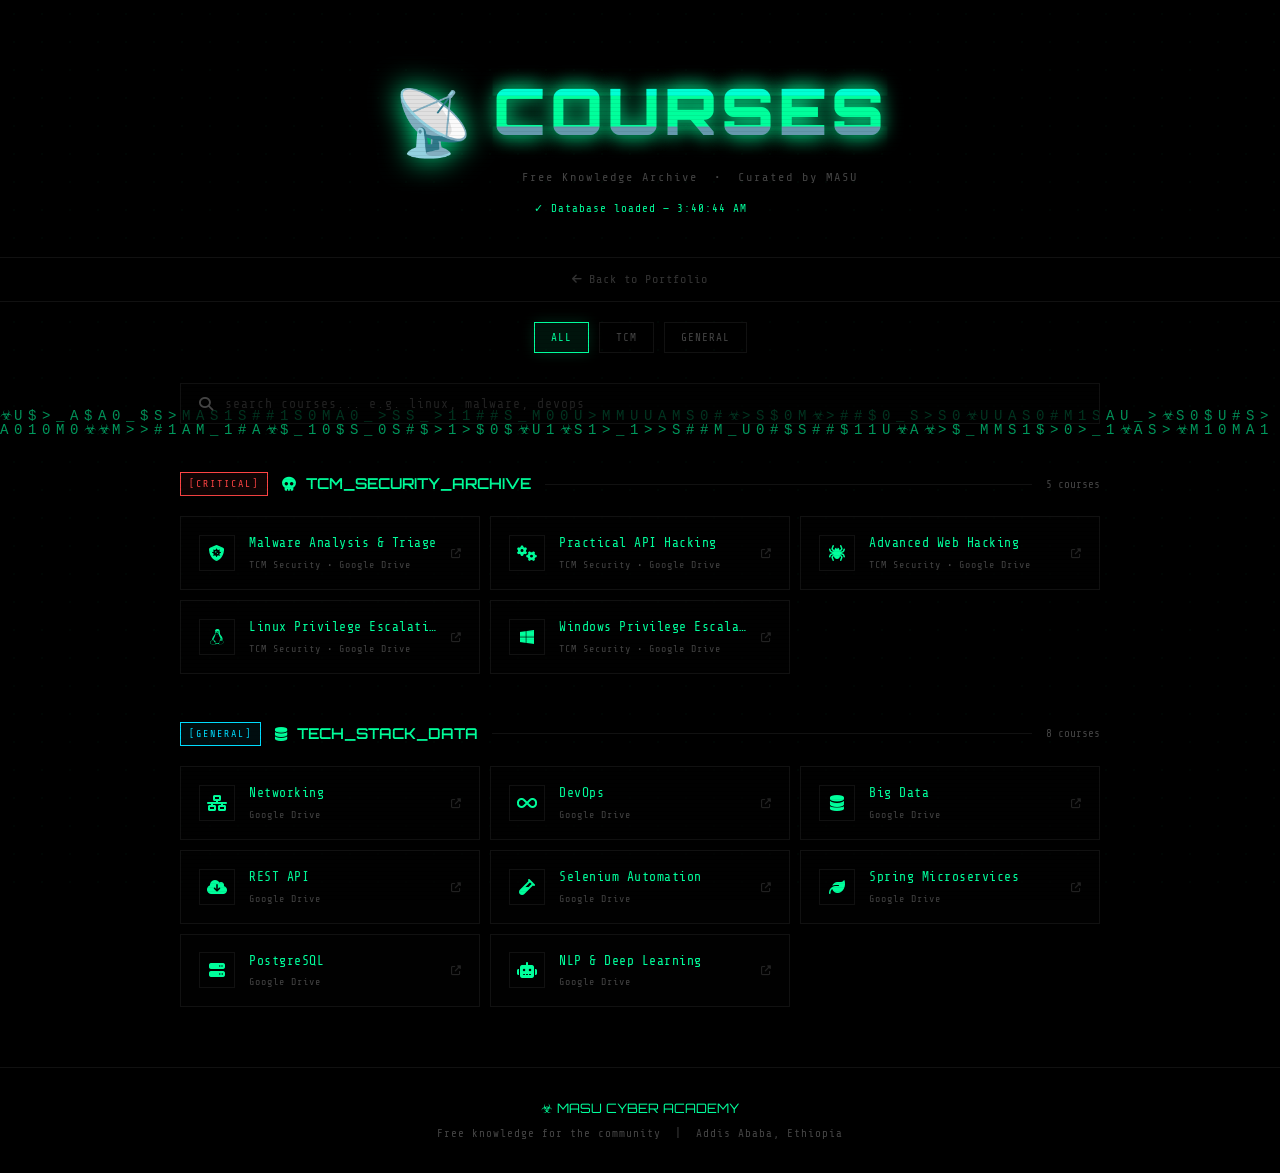
==== courses.html @ e5f01233 "updated version" ====
<!DOCTYPE html>
<html lang="en">

<head>
  <meta charset="UTF-8">
  <meta name="viewport" content="width=device-width, initial-scale=1.0">
  <title>MASU // COURSES</title>
  <meta name="description"
    content="Free cybersecurity and tech stack courses curated by MASU Cyber Academy. Discover tutorials on malware analysis, privilege escalation, web hacking, and more.">
  <link
    href="https://fonts.googleapis.com/css2?family=Share+Tech+Mono&family=Orbitron:wght@400;600;800;900&display=swap"
    rel="stylesheet">
  <link rel="stylesheet" href="https://cdnjs.cloudflare.com/ajax/libs/font-awesome/6.5.0/css/all.min.css">
  <link rel="stylesheet" href="style.css">
</head>

<body>

  <canvas id="matrix"></canvas>
  <div class="scanline"></div>
  <div class="hex-overlay"></div>

  <!-- HEADER -->
  <header class="logo-header">
    <div class="logo">
      <span class="logo-symbol">📡</span>
      <div class="logo-text">
        <h1 class="glitch" data-text="COURSES">COURSES</h1>
        <p class="subtitle">Free Knowledge Archive &nbsp;•&nbsp; Curated by MASU</p>
      </div>
    </div>
    <p id="db-status" class="db-status">⟳ Initializing database...</p>
  </header>

  <!-- NAV -->
  <nav>
    <div class="nav-links">
      <a href="index.html"><i class="fas fa-arrow-left"></i> Back to Portfolio</a>
    </div>
  </nav>

  <div class="course-filters">
    <button class="active" onclick="setFilter('all', this)">ALL</button>
    <button onclick="setFilter('tcm', this)">TCM</button>
    <button onclick="setFilter('general', this)">GENERAL</button>
  </div>

  <!-- SEARCH -->
  <div class="search-wrapper">
    <div class="search-box">
      <i class="fas fa-search search-icon"></i>
      <input type="text" id="courseSearch" placeholder="search courses... e.g. linux, malware, devops"
        oninput="filterCourses()" autocomplete="off" />
      <span id="search-count" class="search-count"></span>
    </div>
  </div>

  <!-- MAIN CONTENT -->
  <main class="courses-main">

    <!-- SECTION: TCM SECURITY -->
    <section class="course-section" data-section="tcm">
      <div class="section-header">
        <div class="section-label">[CRITICAL]</div>
        <h2 class="section-title"><i class="fas fa-skull"></i> TCM_SECURITY_ARCHIVE</h2>
        <div class="section-line"></div>
        <span class="section-count">5 courses</span>
      </div>

      <div class="grid-container">
        <a href="https://drive.google.com/drive/folders/1D1_nqmhbCg082WvqJL3mKM_rqiOf-T-C" class="course-card"
          data-name="malware analysis triage tcm" target="_blank" rel="noopener">
          <div class="course-icon"><i class="fas fa-shield-virus"></i></div>
          <div class="course-info">
            <span class="course-title">Malware Analysis & Triage</span>
            <span class="course-meta">TCM Security • Google Drive</span>
          </div>
          <i class="fas fa-external-link-alt course-arrow"></i>
        </a>

        <a href="https://drive.google.com/drive/u/0/mobile/folders/1ghcMWrnp1f9d5K2uFfnX3XYIkwN8nH_Y"
          class="course-card" data-name="api hacking practical tcm" target="_blank" rel="noopener">
          <div class="course-icon"><i class="fas fa-gears"></i></div>
          <div class="course-info">
            <span class="course-title">Practical API Hacking</span>
            <span class="course-meta">TCM Security • Google Drive</span>
          </div>
          <i class="fas fa-external-link-alt course-arrow"></i>
        </a>

        <a href="https://drive.google.com/drive/u/0/mobile/folders/1WP612lTEeST8OozhD9Wakz9XwCYpezPc"
          class="course-card" data-name="web hacking advanced tcm burp" target="_blank" rel="noopener">
          <div class="course-icon"><i class="fas fa-spider"></i></div>
          <div class="course-info">
            <span class="course-title">Advanced Web Hacking</span>
            <span class="course-meta">TCM Security • Google Drive</span>
          </div>
          <i class="fas fa-external-link-alt course-arrow"></i>
        </a>

        <a href="https://drive.google.com/drive/u/0/mobile/folders/19XoTMjl7rolIwT4QdJ6sUnfs8Mn9Gg6p"
          class="course-card" data-name="linux privilege escalation privesc tcm" target="_blank" rel="noopener">
          <div class="course-icon"><i class="fab fa-linux"></i></div>
          <div class="course-info">
            <span class="course-title">Linux Privilege Escalation</span>
            <span class="course-meta">TCM Security • Google Drive</span>
          </div>
          <i class="fas fa-external-link-alt course-arrow"></i>
        </a>

        <a href="https://drive.google.com/drive/u/0/mobile/folders/1bB34nOV74dkhDVYvhFgdgKjaHoTa0RPz"
          class="course-card" data-name="windows privilege escalation privesc tcm" target="_blank" rel="noopener">
          <div class="course-icon"><i class="fab fa-windows"></i></div>
          <div class="course-info">
            <span class="course-title">Windows Privilege Escalation</span>
            <span class="course-meta">TCM Security • Google Drive</span>
          </div>
          <i class="fas fa-external-link-alt course-arrow"></i>
        </a>
      </div>
    </section>

    <!-- SECTION: TECH STACK -->
    <section class="course-section" data-section="general">
      <div class="section-header">
        <div class="section-label">[GENERAL]</div>
        <h2 class="section-title"><i class="fas fa-database"></i> TECH_STACK_DATA</h2>
        <div class="section-line"></div>
        <span class="section-count">8 courses</span>
      </div>

      <div class="grid-container">
        <a href="https://drive.google.com/folderview?id=15JEoEUqzmJ6q06TjJeJr0bgK5UMXD2CG" class="course-card"
          data-name="networking cisco tcp ip" target="_blank" rel="noopener">
          <div class="course-icon"><i class="fas fa-network-wired"></i></div>
          <div class="course-info">
            <span class="course-title">Networking</span>
            <span class="course-meta">Google Drive</span>
          </div>
          <i class="fas fa-external-link-alt course-arrow"></i>
        </a>

        <a href="https://drive.google.com/folderview?id=1NutVlzffKdfaNxa07evP86xq16z3cJEp" class="course-card"
          data-name="devops docker kubernetes cicd" target="_blank" rel="noopener">
          <div class="course-icon"><i class="fas fa-infinity"></i></div>
          <div class="course-info">
            <span class="course-title">DevOps</span>
            <span class="course-meta">Google Drive</span>
          </div>
          <i class="fas fa-external-link-alt course-arrow"></i>
        </a>

        <a href="https://drive.google.com/folderview?id=1q4xdAL9vr1_qDEzEOF52oSBU8Q902ex-" class="course-card"
          data-name="big data hadoop spark" target="_blank" rel="noopener">
          <div class="course-icon"><i class="fas fa-database"></i></div>
          <div class="course-info">
            <span class="course-title">Big Data</span>
            <span class="course-meta">Google Drive</span>
          </div>
          <i class="fas fa-external-link-alt course-arrow"></i>
        </a>

        <a href="https://drive.google.com/folderview?id=1GSM4Ws9FLrQm5vFIbKoZLSAaqBQ3VGu9" class="course-card"
          data-name="rest api http json backend" target="_blank" rel="noopener">
          <div class="course-icon"><i class="fas fa-cloud-arrow-down"></i></div>
          <div class="course-info">
            <span class="course-title">REST API</span>
            <span class="course-meta">Google Drive</span>
          </div>
          <i class="fas fa-external-link-alt course-arrow"></i>
        </a>

        <a href="https://drive.google.com/folderview?id=1OAN-zlN0ONEQCgsoKZJYkQsRM6H6MkM_" class="course-card"
          data-name="selenium automation testing browser" target="_blank" rel="noopener">
          <div class="course-icon"><i class="fas fa-vial"></i></div>
          <div class="course-info">
            <span class="course-title">Selenium Automation</span>
            <span class="course-meta">Google Drive</span>
          </div>
          <i class="fas fa-external-link-alt course-arrow"></i>
        </a>

        <a href="https://drive.google.com/folderview?id=1-Teu-m-2jHdQ2H0ROvCDo0QDC_BLmNY1" class="course-card"
          data-name="spring microservices java backend" target="_blank" rel="noopener">
          <div class="course-icon"><i class="fas fa-leaf"></i></div>
          <div class="course-info">
            <span class="course-title">Spring Microservices</span>
            <span class="course-meta">Google Drive</span>
          </div>
          <i class="fas fa-external-link-alt course-arrow"></i>
        </a>

        <a href="https://drive.google.com/folderview?id=18VSbzV8mhPMDCCftqZ3Qm29JaAVfqYkC" class="course-card"
          data-name="postgresql database sql" target="_blank" rel="noopener">
          <div class="course-icon"><i class="fas fa-server"></i></div>
          <div class="course-info">
            <span class="course-title">PostgreSQL</span>
            <span class="course-meta">Google Drive</span>
          </div>
          <i class="fas fa-external-link-alt course-arrow"></i>
        </a>

        <a href="https://drive.google.com/folderview?id=1CfS2BA74wtmBJIIsyUFaNU1X9uMlF-Dk" class="course-card"
          data-name="nlp deep learning ai machine learning" target="_blank" rel="noopener">
          <div class="course-icon"><i class="fas fa-robot"></i></div>
          <div class="course-info">
            <span class="course-title">NLP & Deep Learning</span>
            <span class="course-meta">Google Drive</span>
          </div>
          <i class="fas fa-external-link-alt course-arrow"></i>
        </a>
      </div>
    </section>

    <!-- No results msg -->
    <div id="no-results" class="no-results" style="display:none;">
      <i class="fas fa-circle-xmark"></i>
      <p>No courses found for "<span id="no-results-term"></span>"</p>
    </div>

  </main>

  <!-- FOOTER -->
  <footer>
    <div class="footer-content">
      <p class="footer-brand">☣ MASU CYBER ACADEMY</p>
      <p class="footer-sub">Free knowledge for the community &nbsp;|&nbsp; Addis Ababa, Ethiopia</p>
    </div>
  </footer>

  <script src="script.js"></script>
</body>

</html>
---- style.css ----
/* =============================================
   MASU CYBER ACADEMY — style.css
   ============================================= */

/* RESET */
*, *::before, *::after {
  box-sizing: border-box;
  margin: 0;
  padding: 0;
}

/* VARIABLES */
:root {
  --green: #00ff9c;
  --green-dim: #00ff9c44;
  --green-faint: #00ff9c08;
  --green-mid: #00ff9c22;
  --yellow: #f5c518;
  --red: #ff4444;
  --cyan: #00ddff;
  --bg: #000;
  --card-bg: rgba(3, 3, 3, 0.65);
  --border: #111;
  --text: #b8f0cc;
  --text-dim: #444;
}

/* BASE */
html { scroll-behavior: smooth; }

body {
  background: var(--bg);
  color: var(--green);
  font-family: 'Share Tech Mono', monospace;
  overflow-x: hidden;
  line-height: 1.6;
}

/* SCROLLBAR */
::-webkit-scrollbar {
  width: 8px;
}
::-webkit-scrollbar-track {
  background: var(--bg);
}
::-webkit-scrollbar-thumb {
  background: var(--green-mid);
  border-radius: 4px;
}
::-webkit-scrollbar-thumb:hover {
  background: var(--green);
}

/* MATRIX */
#matrix {
  position: fixed;
  top: 0; left: 0;
  z-index: -2;
  opacity: 0.6;
}

/* OVERLAYS */
.scanline {
  position: fixed;
  inset: 0;
  background: repeating-linear-gradient(
    to bottom,
    transparent 0px,
    transparent 3px,
    rgba(0,0,0,0.06) 3px,
    rgba(0,0,0,0.06) 4px
  );
  pointer-events: none;
  z-index: 1;
}

.hex-overlay {
  position: fixed;
  inset: 0;
  background-image: radial-gradient(circle, #00ff9c06 1px, transparent 1px);
  background-size: 28px 28px;
  z-index: -1;
  pointer-events: none;
}

/* =============================================
   HEADER
   ============================================= */
.logo-header {
  text-align: center;
  padding: 60px 20px 40px;
  border-bottom: 1px solid var(--border);
  position: relative;
}

.logo {
  display: flex;
  align-items: center;
  justify-content: center;
  gap: 20px;
  flex-wrap: wrap;
}

.logo-symbol {
  font-size: 64px;
  text-shadow: 0 0 30px var(--green);
  animation: pulse-glow 3s ease-in-out infinite;
}

@keyframes pulse-glow {
  0%, 100% { text-shadow: 0 0 20px var(--green); }
  50%       { text-shadow: 0 0 40px var(--green), 0 0 80px var(--green-dim); }
}

.logo-text h1.glitch {
  font-family: 'Orbitron', sans-serif;
  font-size: clamp(36px, 7vw, 64px);
  font-weight: 900;
  letter-spacing: 4px;
  text-shadow: 0 0 20px var(--green);
  position: relative;
}

.glitch::before,
.glitch::after {
  content: attr(data-text);
  position: absolute;
  top: 0; left: 0;
  width: 100%;
}

.glitch::before {
  color: #00fffc;
  clip-path: polygon(0 0, 100% 0, 100% 35%, 0 35%);
  animation: glitch-top 4s infinite linear;
  opacity: 0.6;
}

.glitch::after {
  color: #ff00c8;
  clip-path: polygon(0 65%, 100% 65%, 100% 100%, 0 100%);
  animation: glitch-bot 4s infinite linear;
  opacity: 0.4;
}

@keyframes glitch-top {
  0%, 90%, 100% { transform: translate(0); }
  92%            { transform: translate(-2px, -1px); }
  94%            { transform: translate(2px, 1px); }
}
@keyframes glitch-bot {
  0%, 88%, 100% { transform: translate(0); }
  90%            { transform: translate(2px, 1px); }
  93%            { transform: translate(-2px, 0); }
}

.subtitle {
  font-size: 12px;
  color: var(--text-dim);
  letter-spacing: 2px;
  margin-top: 6px;
}

.header-meta {
  display: flex;
  justify-content: center;
  gap: 20px;
  margin-top: 16px;
}

.meta-tag {
  font-size: 11px;
  color: #333;
  letter-spacing: 1px;
}

.meta-tag.online {
  color: var(--green);
  animation: blink 2s infinite;
}

.db-status {
  font-size: 11px;
  color: #333;
  margin-top: 12px;
  letter-spacing: 1px;
  transition: color 0.5s;
}

/* =============================================
   NAV
   ============================================= */
nav {
  display: flex;
  justify-content: center;
  border-bottom: 1px solid var(--border);
  position: sticky;
  top: 0;
  background: rgba(0,0,0,0.9);
  backdrop-filter: blur(10px);
  z-index: 100;
}

.nav-links {
  display: flex;
  flex-wrap: wrap;
  justify-content: center;
}

nav a {
  padding: 12px 16px;
  color: #333;
  text-decoration: none;
  font-size: 12px;
  letter-spacing: 1px;
  position: relative;
  transition: color 0.2s;
  display: flex;
  align-items: center;
  gap: 6px;
}

nav a i { font-size: 11px; }

nav a::after {
  content: "";
  position: absolute;
  bottom: 6px;
  left: 20%;
  width: 0%;
  height: 1px;
  background: var(--green);
  transition: width 0.3s;
}

nav a:hover { color: var(--green); }
nav a:hover::after { width: 60%; }

/* =============================================
   CARDS
   ============================================= */
.card {
  max-width: 900px;
  margin: 40px auto;
  padding: 32px;
  border: 1px solid var(--border);
  background: var(--card-bg);
  backdrop-filter: blur(8px);
  -webkit-backdrop-filter: blur(8px);
  position: relative;
  transition: border-color 0.3s, box-shadow 0.3s, transform 0.3s;
}

.card::before {
  content: "";
  position: absolute;
  top: 0; left: 0;
  width: 3px;
  height: 0;
  background: var(--green);
  transition: height 0.4s ease;
}

.card:hover::before { height: 100%; }

.card:hover {
  border-color: var(--green-dim);
  box-shadow: 0 0 30px rgba(0,255,156,0.06);
}

.card-label {
  font-size: 11px;
  color: var(--text-dim);
  letter-spacing: 2px;
  margin-bottom: 8px;
}

.card h2 {
  font-family: 'Orbitron', sans-serif;
  font-size: 20px;
  font-weight: 600;
  margin-bottom: 24px;
  padding-bottom: 12px;
  border-bottom: 1px solid var(--border);
}

/* =============================================
   ABOUT SECTION
   ============================================= */
.about-grid {
  display: grid;
  grid-template-columns: 1fr 200px;
  gap: 40px;
  align-items: start;
}

@media (max-width: 640px) {
  .about-grid { grid-template-columns: 1fr; }
}

.about-text p {
  color: var(--text);
  font-size: 13px;
  margin-bottom: 14px;
  line-height: 1.7;
}

.t-green { color: var(--green); }
.t-dim   { color: var(--text-dim); }

.about-badges {
  display: flex;
  flex-wrap: wrap;
  gap: 8px;
  margin-top: 20px;
}

.badge {
  font-size: 11px;
  padding: 4px 10px;
  border: 1px solid var(--green-dim);
  color: var(--green);
  background: var(--green-faint);
  letter-spacing: 1px;
  display: flex;
  align-items: center;
  gap: 6px;
}

.about-stats {
  display: grid;
  grid-template-columns: 1fr 1fr;
  gap: 12px;
}

.stat {
  display: flex;
  flex-direction: column;
  align-items: center;
  border: 1px solid var(--border);
  padding: 16px 8px;
  background: rgba(0,255,156,0.02);
  text-align: center;
}

.stat-num {
  font-family: 'Orbitron', sans-serif;
  font-size: 22px;
  font-weight: 700;
  color: var(--green);
  text-shadow: 0 0 10px var(--green);
}

.stat-label {
  font-size: 10px;
  color: var(--text-dim);
  letter-spacing: 1px;
  margin-top: 4px;
}

/* =============================================
   SKILLS
   ============================================= */
.skill { margin-bottom: 18px; }

.skill-header {
  display: flex;
  justify-content: space-between;
  font-size: 13px;
  margin-bottom: 6px;
  color: var(--text);
}

.skill-header p {
  display: flex;
  align-items: center;
  gap: 8px;
}

.skill-header i { color: var(--green); }

.bar {
  height: 5px;
  background: #0a0a0a;
  overflow: hidden;
  border-radius: 2px;
}

.bar-fill {
  height: 100%;
  background: linear-gradient(90deg, var(--green), var(--cyan));
  box-shadow: 0 0 10px var(--green);
  width: 0;
  transition: width 1.4s cubic-bezier(0.4, 0, 0.2, 1);
  border-radius: 2px;
}

.bar-fill.yellow {
  background: linear-gradient(90deg, var(--yellow), #ffaa00);
  box-shadow: 0 0 10px var(--yellow);
}

/* =============================================
   TOOLS GRID
   ============================================= */
.tools-grid {
  display: grid;
  grid-template-columns: repeat(auto-fill, minmax(130px, 1fr));
  gap: 10px;
}

.tool-item {
  border: 1px solid var(--border);
  padding: 14px 10px;
  text-align: center;
  font-size: 12px;
  color: var(--text-dim);
  transition: 0.2s;
  display: flex;
  flex-direction: column;
  align-items: center;
  gap: 8px;
}

.tool-item i { font-size: 20px; transition: 0.2s; }

.tool-item:hover {
  border-color: var(--green-dim);
  color: var(--green);
  background: var(--green-faint);
  box-shadow: 0 0 12px rgba(0,255,156,0.08);
}

.tool-item:hover i {
  text-shadow: 0 0 10px var(--green);
}

/* =============================================
   PROJECTS
   ============================================= */
.projects-grid {
  display: grid;
  grid-template-columns: repeat(auto-fit, minmax(240px, 1fr));
  gap: 16px;
}

.project {
  border: 1px solid var(--border);
  padding: 22px;
  text-decoration: none;
  color: var(--text);
  display: block;
  transition: 0.25s;
  position: relative;
  overflow: hidden;
}

.project::after {
  content: "";
  position: absolute;
  bottom: 0; left: 0;
  width: 0;
  height: 2px;
  background: var(--green);
  transition: width 0.3s;
}

.project:hover { 
  border-color: var(--green-dim);
  background: rgba(0, 255, 156, 0.02);
  transform: translateY(-4px);
  box-shadow: 0 10px 20px rgba(0,255,156,0.05);
}
.project:hover::after { width: 100%; }

.project-header {
  display: flex;
  justify-content: space-between;
  align-items: center;
  margin-bottom: 10px;
}

.project-header i {
  font-size: 20px;
  color: var(--green);
  text-shadow: 0 0 8px var(--green);
}

.proj-tag {
  font-size: 10px;
  padding: 2px 8px;
  border: 1px solid var(--green-dim);
  color: var(--green);
  background: var(--green-faint);
}

.project h3 {
  font-family: 'Orbitron', sans-serif;
  font-size: 13px;
  color: var(--green);
  margin-bottom: 8px;
}

.project p {
  font-size: 12px;
  color: var(--text-dim);
  line-height: 1.6;
  margin-bottom: 14px;
}

.proj-footer {
  font-size: 11px;
  color: #333;
}

/* =============================================
   CONTACT & BUTTONS
   ============================================= */
.btn-glow {
  display: inline-flex;
  align-items: center;
  gap: 8px;
  padding: 12px 24px;
  background: rgba(0, 255, 156, 0.05);
  color: var(--green);
  border: 1px solid var(--green);
  text-decoration: none;
  font-family: 'Orbitron', sans-serif;
  font-size: 14px;
  letter-spacing: 1px;
  text-transform: uppercase;
  transition: all 0.3s ease;
  position: relative;
  overflow: hidden;
  cursor: pointer;
}

.btn-glow::before {
  content: "";
  position: absolute;
  top: 0; left: -100%;
  width: 100%; height: 100%;
  background: linear-gradient(90deg, transparent, rgba(0, 255, 156, 0.2), transparent);
  transition: left 0.5s ease;
}

.btn-glow:hover {
  background: var(--green);
  color: #000;
  box-shadow: 0 0 20px rgba(0, 255, 156, 0.4);
}

.btn-glow:hover::before {
  left: 100%;
}

.contact-content {
  text-align: center;
  padding: 30px 0 10px;
}

.contact-content p {
  color: var(--text);
  margin-bottom: 24px;
  font-size: 14px;
}

.social-links {
  margin-top: 30px;
  display: flex;
  justify-content: center;
  gap: 20px;
}

.social-links a {
  color: var(--text-dim);
  font-size: 24px;
  transition: color 0.3s, text-shadow 0.3s;
}

.social-links a:hover {
  color: var(--green);
  text-shadow: 0 0 10px var(--green);
}

/* =============================================
   TERMINAL
   ============================================= */
.terminal {
  background: #000;
  border: 1px solid #0a0a0a;
  padding: 16px;
  height: 260px;
  overflow-y: auto;
  font-size: 13px;
  scrollbar-width: thin;
  scrollbar-color: var(--green-dim) transparent;
}

.terminal p { margin-bottom: 4px; color: var(--text); }

.terminal-input-row {
  display: flex;
  align-items: center;
  border: 1px solid #0a0a0a;
  border-top: none;
  padding: 10px 16px;
  gap: 4px;
}

.prompt { color: var(--green); font-size: 13px; white-space: nowrap; }

#terminalInput {
  background: transparent;
  border: none;
  color: var(--green);
  flex: 1;
  outline: none;
  font-family: inherit;
  font-size: 13px;
}

.cursor { animation: blink 1s infinite; color: var(--green); }

@keyframes blink {
  0%, 100% { opacity: 1; }
  50%       { opacity: 0; }
}

/* =============================================
   COURSES PAGE
   ============================================= */
.courses-main {
  max-width: 960px;
  margin: 0 auto;
  padding: 0 20px 60px;
}

/* Search */
.search-wrapper {
  max-width: 960px;
  margin: 30px auto 0;
  padding: 0 20px;
}

.search-box {
  display: flex;
  align-items: center;
  gap: 12px;
  border: 1px solid var(--border);
  background: var(--card-bg);
  padding: 12px 18px;
  transition: border-color 0.2s;
}

.search-box:focus-within {
  border-color: var(--green-dim);
  box-shadow: 0 0 20px rgba(0,255,156,0.05);
}

.search-icon { color: var(--text-dim); font-size: 14px; }

#courseSearch {
  background: transparent;
  border: none;
  outline: none;
  color: var(--green);
  font-family: inherit;
  font-size: 13px;
  flex: 1;
  letter-spacing: 1px;
}

#courseSearch::placeholder { color: #222; }

.search-count {
  font-size: 11px;
  color: var(--text-dim);
  white-space: nowrap;
}

/* Section */
.course-section {
  margin-top: 48px;
}

.section-header {
  display: flex;
  align-items: center;
  gap: 14px;
  margin-bottom: 20px;
  flex-wrap: wrap;
}

.section-label {
  font-size: 10px;
  padding: 3px 8px;
  border: 1px solid var(--red);
  color: var(--red);
  background: rgba(255,68,68,0.06);
  letter-spacing: 2px;
  white-space: nowrap;
}

.course-section[data-section="general"] .section-label {
  border-color: var(--cyan);
  color: var(--cyan);
  background: rgba(0,221,255,0.06);
}

.section-title {
  font-family: 'Orbitron', sans-serif;
  font-size: 15px;
  font-weight: 600;
  color: var(--green);
  display: flex;
  align-items: center;
  gap: 10px;
  white-space: nowrap;
}

.section-title i { font-size: 14px; }

.section-line {
  flex: 1;
  height: 1px;
  background: var(--border);
  min-width: 20px;
}

.section-count {
  font-size: 11px;
  color: var(--text-dim);
  white-space: nowrap;
}

/* Course Grid */
.grid-container {
  display: grid;
  grid-template-columns: repeat(auto-fill, minmax(260px, 1fr));
  gap: 10px;
}

/* Course Card */
.course-card {
  border: 1px solid var(--border);
  padding: 16px 18px;
  display: flex;
  align-items: center;
  gap: 14px;
  color: var(--text);
  text-decoration: none;
  position: relative;
  transition: 0.2s;
  background: var(--card-bg);
  overflow: hidden;
}

/* left accent bar */
.course-card::before {
  content: "";
  position: absolute;
  left: 0; top: 0;
  width: 2px;
  height: 0;
  background: var(--green);
  transition: height 0.25s ease;
}

.course-card:hover::before { height: 100%; }

.course-card:hover {
  border-color: var(--green-dim);
  box-shadow: 0 0 16px rgba(0,255,156,0.08);
  transform: translateX(3px);
}

.course-icon {
  width: 36px;
  height: 36px;
  border: 1px solid var(--border);
  display: flex;
  align-items: center;
  justify-content: center;
  font-size: 16px;
  color: var(--green);
  flex-shrink: 0;
  transition: 0.2s;
}

.course-card:hover .course-icon {
  border-color: var(--green-dim);
  box-shadow: 0 0 10px rgba(0,255,156,0.15);
  text-shadow: 0 0 8px var(--green);
}

.course-info {
  flex: 1;
  display: flex;
  flex-direction: column;
  gap: 3px;
  min-width: 0;
}

.course-title {
  font-size: 13px;
  color: var(--green);
  letter-spacing: 0.5px;
  white-space: nowrap;
  overflow: hidden;
  text-overflow: ellipsis;
}

.course-meta {
  font-size: 10px;
  color: var(--text-dim);
  letter-spacing: 1px;
}

.course-arrow {
  font-size: 10px;
  color: #222;
  transition: color 0.2s;
  flex-shrink: 0;
}

.course-card:hover .course-arrow { color: var(--green); }

/* No results */
.no-results {
  text-align: center;
  padding: 60px 20px;
  color: var(--text-dim);
}

.no-results i { font-size: 32px; margin-bottom: 16px; display: block; }
.no-results p { font-size: 13px; }

/* =============================================
   FOOTER
   ============================================= */
footer {
  border-top: 1px solid var(--border);
  padding: 30px 20px;
  text-align: center;
}

.footer-brand {
  font-family: 'Orbitron', sans-serif;
  font-size: 13px;
  color: var(--green);
  margin-bottom: 6px;
}

.footer-sub {
  font-size: 11px;
  color: var(--text-dim);
  letter-spacing: 1px;
}

.footer-links {
  margin-top: 14px;
  display: flex;
  justify-content: center;
  gap: 16px;
}

.footer-links a {
  color: #333;
  font-size: 18px;
  text-decoration: none;
  transition: color 0.2s;
}

.footer-links a:hover { color: var(--green); }

/* =============================================
   REVEAL ANIMATION
   ============================================= */
.reveal {
  opacity: 0;
  transform: translateY(20px);
  transition: opacity 0.5s ease, transform 0.5s ease;
}

.reveal.visible {
  opacity: 1;
  transform: translateY(0);
}

/* =============================================
   SCROLLBAR
   ============================================= */
::-webkit-scrollbar { width: 4px; }
::-webkit-scrollbar-track { background: transparent; }
::-webkit-scrollbar-thumb { background: var(--green-dim); border-radius: 2px; }

/* =============================================
   RESPONSIVE
   ============================================= */
@media (max-width: 480px) {
  .logo { flex-direction: column; }
  .card { padding: 20px; margin: 20px 12px; }
  .grid-container { grid-template-columns: 1fr; }
  .tools-grid { grid-template-columns: repeat(auto-fill, minmax(100px, 1fr)); }
  .projects-grid { grid-template-columns: 1fr; }
  nav a { padding: 10px 10px; font-size: 11px; }
}

/* Glow depth levels */
.glow-soft { text-shadow: 0 0 6px var(--green); }
.glow-mid  { text-shadow: 0 0 12px var(--green); }
.glow-hard { text-shadow: 0 0 24px var(--green); }

/* Card hover elevation */
.card:hover {
  transform: translateY(-4px);
}

/* Smooth transitions globally */
* {
  transition: all 0.2s ease;
}

.project {
  background: linear-gradient(180deg, #020202, #000);
}

.project:hover {
  transform: translateY(-6px) scale(1.01);
  box-shadow: 0 10px 40px rgba(0,255,156,0.08);
}

/* FILTER BAR */
.course-filters {
  display: flex;
  gap: 10px;
  justify-content: center;
  margin: 20px auto 10px;
  flex-wrap: wrap;
}

/* BUTTON BASE */
.course-filters button {
  background: transparent;
  border: 1px solid var(--border);
  color: var(--text-dim);
  font-family: 'Share Tech Mono', monospace;
  font-size: 11px;
  letter-spacing: 1px;
  padding: 8px 16px;
  cursor: pointer;
  transition: all 0.2s ease;
  position: relative;
}

/* HOVER EFFECT */
.course-filters button:hover {
  color: var(--green);
  border-color: var(--green-dim);
  background: var(--green-faint);
  box-shadow: 0 0 12px rgba(0,255,156,0.08);
}

/* ACTIVE BUTTON */
.course-filters button.active {
  color: var(--green);
  border-color: var(--green);
  background: rgba(0,255,156,0.08);
  box-shadow: 0 0 14px rgba(0,255,156,0.15);
}

/* SMALL GLOW LINE */
.course-filters button::after {
  content: "";
  position: absolute;
  bottom: -2px;
  left: 20%;
  width: 0%;
  height: 1px;
  background: var(--green);
  transition: width 0.3s;
}

.course-filters button:hover::after {
  width: 60%;
}
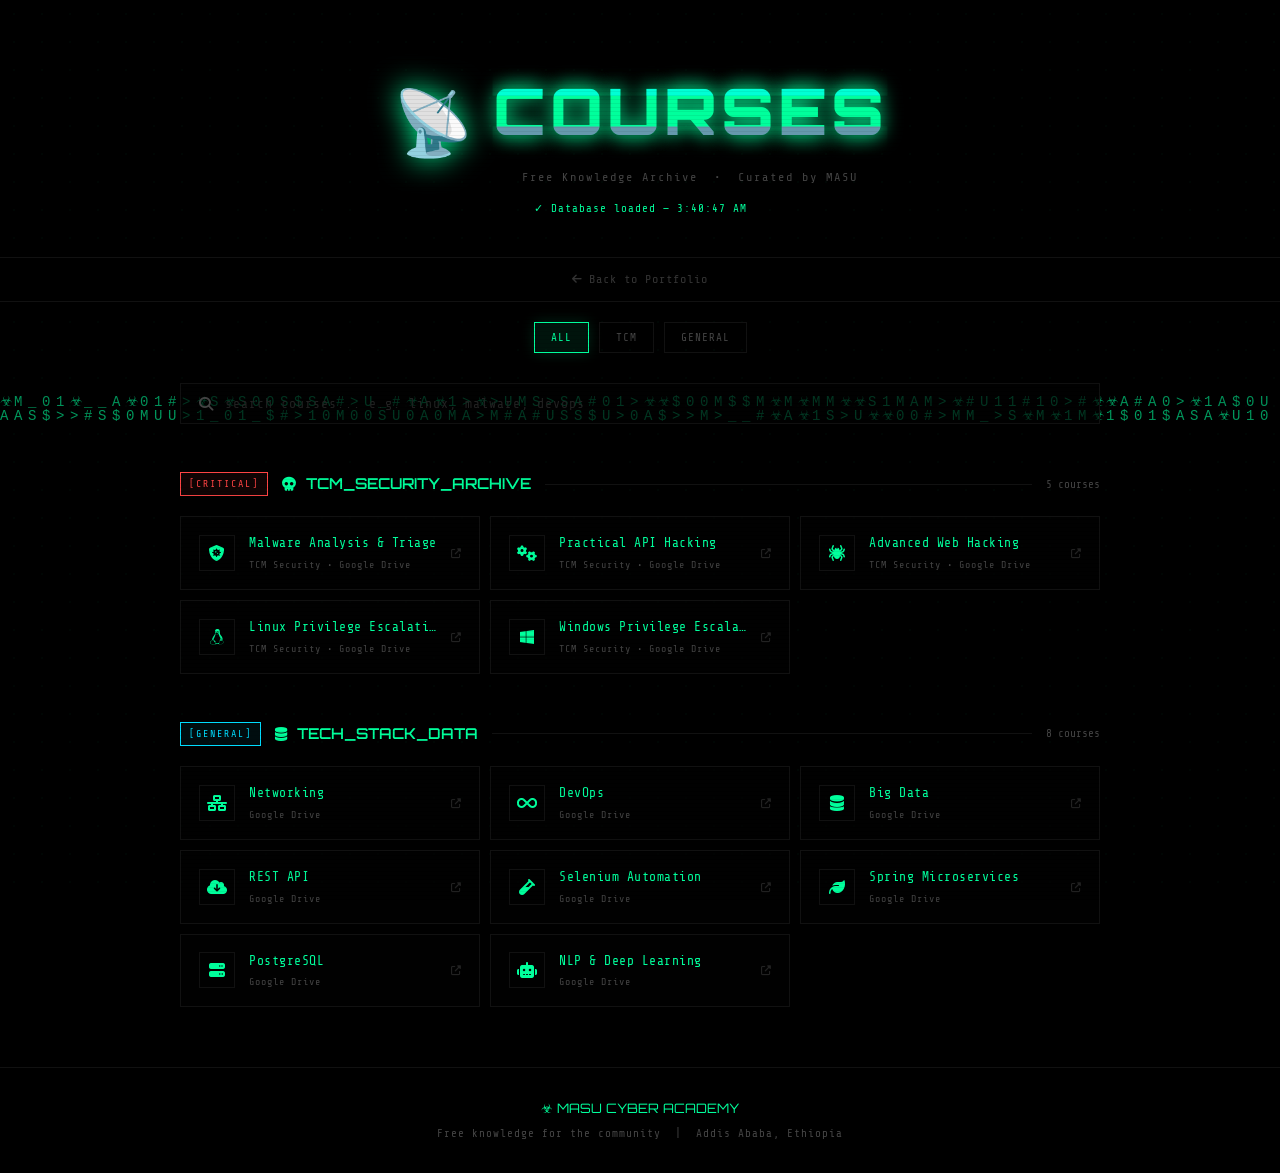
==== commit 2cf91906: "file structure & README.md update" ====
--- a/courses.html
+++ b/courses.html
@@ -11,7 +11,7 @@
     href="https://fonts.googleapis.com/css2?family=Share+Tech+Mono&family=Orbitron:wght@400;600;800;900&display=swap"
     rel="stylesheet">
   <link rel="stylesheet" href="https://cdnjs.cloudflare.com/ajax/libs/font-awesome/6.5.0/css/all.min.css">
-  <link rel="stylesheet" href="style.css">
+  <link rel="stylesheet" href="css/style.css">
 </head>
 
 <body>
@@ -228,7 +228,7 @@
     </div>
   </footer>
 
-  <script src="script.js"></script>
+  <script src="js/script.js"></script>
 </body>
 
 </html>
--- a/css/style.css
+++ b/css/style.css
@@ -0,0 +1,987 @@
+/* =============================================
+   MASU CYBER ACADEMY — style.css
+   ============================================= */
+
+/* RESET */
+*, *::before, *::after {
+  box-sizing: border-box;
+  margin: 0;
+  padding: 0;
+}
+
+/* VARIABLES */
+:root {
+  --green: #00ff9c;
+  --green-dim: #00ff9c44;
+  --green-faint: #00ff9c08;
+  --green-mid: #00ff9c22;
+  --yellow: #f5c518;
+  --red: #ff4444;
+  --cyan: #00ddff;
+  --bg: #000;
+  --card-bg: rgba(3, 3, 3, 0.65);
+  --border: #111;
+  --text: #b8f0cc;
+  --text-dim: #444;
+}
+
+/* BASE */
+html { scroll-behavior: smooth; }
+
+body {
+  background: var(--bg);
+  color: var(--green);
+  font-family: 'Share Tech Mono', monospace;
+  overflow-x: hidden;
+  line-height: 1.6;
+}
+
+/* SCROLLBAR */
+::-webkit-scrollbar {
+  width: 8px;
+}
+::-webkit-scrollbar-track {
+  background: var(--bg);
+}
+::-webkit-scrollbar-thumb {
+  background: var(--green-mid);
+  border-radius: 4px;
+}
+::-webkit-scrollbar-thumb:hover {
+  background: var(--green);
+}
+
+/* MATRIX */
+#matrix {
+  position: fixed;
+  top: 0; left: 0;
+  z-index: -2;
+  opacity: 0.6;
+}
+
+/* OVERLAYS */
+.scanline {
+  position: fixed;
+  inset: 0;
+  background: repeating-linear-gradient(
+    to bottom,
+    transparent 0px,
+    transparent 3px,
+    rgba(0,0,0,0.06) 3px,
+    rgba(0,0,0,0.06) 4px
+  );
+  pointer-events: none;
+  z-index: 1;
+}
+
+.hex-overlay {
+  position: fixed;
+  inset: 0;
+  background-image: radial-gradient(circle, #00ff9c06 1px, transparent 1px);
+  background-size: 28px 28px;
+  z-index: -1;
+  pointer-events: none;
+}
+
+/* =============================================
+   HEADER
+   ============================================= */
+.logo-header {
+  text-align: center;
+  padding: 60px 20px 40px;
+  border-bottom: 1px solid var(--border);
+  position: relative;
+}
+
+.logo {
+  display: flex;
+  align-items: center;
+  justify-content: center;
+  gap: 20px;
+  flex-wrap: wrap;
+}
+
+.logo-symbol {
+  font-size: 64px;
+  text-shadow: 0 0 30px var(--green);
+  animation: pulse-glow 3s ease-in-out infinite;
+}
+
+@keyframes pulse-glow {
+  0%, 100% { text-shadow: 0 0 20px var(--green); }
+  50%       { text-shadow: 0 0 40px var(--green), 0 0 80px var(--green-dim); }
+}
+
+.logo-text h1.glitch {
+  font-family: 'Orbitron', sans-serif;
+  font-size: clamp(36px, 7vw, 64px);
+  font-weight: 900;
+  letter-spacing: 4px;
+  text-shadow: 0 0 20px var(--green);
+  position: relative;
+}
+
+.glitch::before,
+.glitch::after {
+  content: attr(data-text);
+  position: absolute;
+  top: 0; left: 0;
+  width: 100%;
+}
+
+.glitch::before {
+  color: #00fffc;
+  clip-path: polygon(0 0, 100% 0, 100% 35%, 0 35%);
+  animation: glitch-top 4s infinite linear;
+  opacity: 0.6;
+}
+
+.glitch::after {
+  color: #ff00c8;
+  clip-path: polygon(0 65%, 100% 65%, 100% 100%, 0 100%);
+  animation: glitch-bot 4s infinite linear;
+  opacity: 0.4;
+}
+
+@keyframes glitch-top {
+  0%, 90%, 100% { transform: translate(0); }
+  92%            { transform: translate(-2px, -1px); }
+  94%            { transform: translate(2px, 1px); }
+}
+@keyframes glitch-bot {
+  0%, 88%, 100% { transform: translate(0); }
+  90%            { transform: translate(2px, 1px); }
+  93%            { transform: translate(-2px, 0); }
+}
+
+.subtitle {
+  font-size: 12px;
+  color: var(--text-dim);
+  letter-spacing: 2px;
+  margin-top: 6px;
+}
+
+.header-meta {
+  display: flex;
+  justify-content: center;
+  gap: 20px;
+  margin-top: 16px;
+}
+
+.meta-tag {
+  font-size: 11px;
+  color: #333;
+  letter-spacing: 1px;
+}
+
+.meta-tag.online {
+  color: var(--green);
+  animation: blink 2s infinite;
+}
+
+.db-status {
+  font-size: 11px;
+  color: #333;
+  margin-top: 12px;
+  letter-spacing: 1px;
+  transition: color 0.5s;
+}
+
+/* =============================================
+   NAV
+   ============================================= */
+nav {
+  display: flex;
+  justify-content: center;
+  border-bottom: 1px solid var(--border);
+  position: sticky;
+  top: 0;
+  background: rgba(0,0,0,0.9);
+  backdrop-filter: blur(10px);
+  z-index: 100;
+}
+
+.nav-links {
+  display: flex;
+  flex-wrap: wrap;
+  justify-content: center;
+}
+
+nav a {
+  padding: 12px 16px;
+  color: #333;
+  text-decoration: none;
+  font-size: 12px;
+  letter-spacing: 1px;
+  position: relative;
+  transition: color 0.2s;
+  display: flex;
+  align-items: center;
+  gap: 6px;
+}
+
+nav a i { font-size: 11px; }
+
+nav a::after {
+  content: "";
+  position: absolute;
+  bottom: 6px;
+  left: 20%;
+  width: 0%;
+  height: 1px;
+  background: var(--green);
+  transition: width 0.3s;
+}
+
+nav a:hover { color: var(--green); }
+nav a:hover::after { width: 60%; }
+
+/* =============================================
+   CARDS
+   ============================================= */
+.card {
+  max-width: 900px;
+  margin: 40px auto;
+  padding: 32px;
+  border: 1px solid var(--border);
+  background: var(--card-bg);
+  backdrop-filter: blur(8px);
+  -webkit-backdrop-filter: blur(8px);
+  position: relative;
+  transition: border-color 0.3s, box-shadow 0.3s, transform 0.3s;
+}
+
+.card::before {
+  content: "";
+  position: absolute;
+  top: 0; left: 0;
+  width: 3px;
+  height: 0;
+  background: var(--green);
+  transition: height 0.4s ease;
+}
+
+.card:hover::before { height: 100%; }
+
+.card:hover {
+  border-color: var(--green-dim);
+  box-shadow: 0 0 30px rgba(0,255,156,0.06);
+}
+
+.card-label {
+  font-size: 11px;
+  color: var(--text-dim);
+  letter-spacing: 2px;
+  margin-bottom: 8px;
+}
+
+.card h2 {
+  font-family: 'Orbitron', sans-serif;
+  font-size: 20px;
+  font-weight: 600;
+  margin-bottom: 24px;
+  padding-bottom: 12px;
+  border-bottom: 1px solid var(--border);
+}
+
+/* =============================================
+   ABOUT SECTION
+   ============================================= */
+.about-grid {
+  display: grid;
+  grid-template-columns: 1fr 200px;
+  gap: 40px;
+  align-items: start;
+}
+
+@media (max-width: 640px) {
+  .about-grid { grid-template-columns: 1fr; }
+}
+
+.about-text p {
+  color: var(--text);
+  font-size: 13px;
+  margin-bottom: 14px;
+  line-height: 1.7;
+}
+
+.t-green { color: var(--green); }
+.t-dim   { color: var(--text-dim); }
+
+.about-badges {
+  display: flex;
+  flex-wrap: wrap;
+  gap: 8px;
+  margin-top: 20px;
+}
+
+.badge {
+  font-size: 11px;
+  padding: 4px 10px;
+  border: 1px solid var(--green-dim);
+  color: var(--green);
+  background: var(--green-faint);
+  letter-spacing: 1px;
+  display: flex;
+  align-items: center;
+  gap: 6px;
+}
+
+.about-stats {
+  display: grid;
+  grid-template-columns: 1fr 1fr;
+  gap: 12px;
+}
+
+.stat {
+  display: flex;
+  flex-direction: column;
+  align-items: center;
+  border: 1px solid var(--border);
+  padding: 16px 8px;
+  background: rgba(0,255,156,0.02);
+  text-align: center;
+}
+
+.stat-num {
+  font-family: 'Orbitron', sans-serif;
+  font-size: 22px;
+  font-weight: 700;
+  color: var(--green);
+  text-shadow: 0 0 10px var(--green);
+}
+
+.stat-label {
+  font-size: 10px;
+  color: var(--text-dim);
+  letter-spacing: 1px;
+  margin-top: 4px;
+}
+
+/* =============================================
+   SKILLS
+   ============================================= */
+.skill { margin-bottom: 18px; }
+
+.skill-header {
+  display: flex;
+  justify-content: space-between;
+  font-size: 13px;
+  margin-bottom: 6px;
+  color: var(--text);
+}
+
+.skill-header p {
+  display: flex;
+  align-items: center;
+  gap: 8px;
+}
+
+.skill-header i { color: var(--green); }
+
+.bar {
+  height: 5px;
+  background: #0a0a0a;
+  overflow: hidden;
+  border-radius: 2px;
+}
+
+.bar-fill {
+  height: 100%;
+  background: linear-gradient(90deg, var(--green), var(--cyan));
+  box-shadow: 0 0 10px var(--green);
+  width: 0;
+  transition: width 1.4s cubic-bezier(0.4, 0, 0.2, 1);
+  border-radius: 2px;
+}
+
+.bar-fill.yellow {
+  background: linear-gradient(90deg, var(--yellow), #ffaa00);
+  box-shadow: 0 0 10px var(--yellow);
+}
+
+/* =============================================
+   TOOLS GRID
+   ============================================= */
+.tools-grid {
+  display: grid;
+  grid-template-columns: repeat(auto-fill, minmax(130px, 1fr));
+  gap: 10px;
+}
+
+.tool-item {
+  border: 1px solid var(--border);
+  padding: 14px 10px;
+  text-align: center;
+  font-size: 12px;
+  color: var(--text-dim);
+  transition: 0.2s;
+  display: flex;
+  flex-direction: column;
+  align-items: center;
+  gap: 8px;
+}
+
+.tool-item i { font-size: 20px; transition: 0.2s; }
+
+.tool-item:hover {
+  border-color: var(--green-dim);
+  color: var(--green);
+  background: var(--green-faint);
+  box-shadow: 0 0 12px rgba(0,255,156,0.08);
+}
+
+.tool-item:hover i {
+  text-shadow: 0 0 10px var(--green);
+}
+
+/* =============================================
+   PROJECTS
+   ============================================= */
+.projects-grid {
+  display: grid;
+  grid-template-columns: repeat(auto-fit, minmax(240px, 1fr));
+  gap: 16px;
+}
+
+.project {
+  border: 1px solid var(--border);
+  padding: 22px;
+  text-decoration: none;
+  color: var(--text);
+  display: block;
+  transition: 0.25s;
+  position: relative;
+  overflow: hidden;
+}
+
+.project::after {
+  content: "";
+  position: absolute;
+  bottom: 0; left: 0;
+  width: 0;
+  height: 2px;
+  background: var(--green);
+  transition: width 0.3s;
+}
+
+.project:hover { 
+  border-color: var(--green-dim);
+  background: rgba(0, 255, 156, 0.02);
+  transform: translateY(-4px);
+  box-shadow: 0 10px 20px rgba(0,255,156,0.05);
+}
+.project:hover::after { width: 100%; }
+
+.project-header {
+  display: flex;
+  justify-content: space-between;
+  align-items: center;
+  margin-bottom: 10px;
+}
+
+.project-header i {
+  font-size: 20px;
+  color: var(--green);
+  text-shadow: 0 0 8px var(--green);
+}
+
+.proj-tag {
+  font-size: 10px;
+  padding: 2px 8px;
+  border: 1px solid var(--green-dim);
+  color: var(--green);
+  background: var(--green-faint);
+}
+
+.project h3 {
+  font-family: 'Orbitron', sans-serif;
+  font-size: 13px;
+  color: var(--green);
+  margin-bottom: 8px;
+}
+
+.project p {
+  font-size: 12px;
+  color: var(--text-dim);
+  line-height: 1.6;
+  margin-bottom: 14px;
+}
+
+.proj-footer {
+  font-size: 11px;
+  color: #333;
+}
+
+/* =============================================
+   CONTACT & BUTTONS
+   ============================================= */
+.btn-glow {
+  display: inline-flex;
+  align-items: center;
+  gap: 8px;
+  padding: 12px 24px;
+  background: rgba(0, 255, 156, 0.05);
+  color: var(--green);
+  border: 1px solid var(--green);
+  text-decoration: none;
+  font-family: 'Orbitron', sans-serif;
+  font-size: 14px;
+  letter-spacing: 1px;
+  text-transform: uppercase;
+  transition: all 0.3s ease;
+  position: relative;
+  overflow: hidden;
+  cursor: pointer;
+}
+
+.btn-glow::before {
+  content: "";
+  position: absolute;
+  top: 0; left: -100%;
+  width: 100%; height: 100%;
+  background: linear-gradient(90deg, transparent, rgba(0, 255, 156, 0.2), transparent);
+  transition: left 0.5s ease;
+}
+
+.btn-glow:hover {
+  background: var(--green);
+  color: #000;
+  box-shadow: 0 0 20px rgba(0, 255, 156, 0.4);
+}
+
+.btn-glow:hover::before {
+  left: 100%;
+}
+
+.contact-content {
+  text-align: center;
+  padding: 30px 0 10px;
+}
+
+.contact-content p {
+  color: var(--text);
+  margin-bottom: 24px;
+  font-size: 14px;
+}
+
+.social-links {
+  margin-top: 30px;
+  display: flex;
+  justify-content: center;
+  gap: 20px;
+}
+
+.social-links a {
+  color: var(--text-dim);
+  font-size: 24px;
+  transition: color 0.3s, text-shadow 0.3s;
+}
+
+.social-links a:hover {
+  color: var(--green);
+  text-shadow: 0 0 10px var(--green);
+}
+
+/* =============================================
+   TERMINAL
+   ============================================= */
+.terminal {
+  background: #000;
+  border: 1px solid #0a0a0a;
+  padding: 16px;
+  height: 260px;
+  overflow-y: auto;
+  font-size: 13px;
+  scrollbar-width: thin;
+  scrollbar-color: var(--green-dim) transparent;
+}
+
+.terminal p { margin-bottom: 4px; color: var(--text); }
+
+.terminal-input-row {
+  display: flex;
+  align-items: center;
+  border: 1px solid #0a0a0a;
+  border-top: none;
+  padding: 10px 16px;
+  gap: 4px;
+}
+
+.prompt { color: var(--green); font-size: 13px; white-space: nowrap; }
+
+#terminalInput {
+  background: transparent;
+  border: none;
+  color: var(--green);
+  flex: 1;
+  outline: none;
+  font-family: inherit;
+  font-size: 13px;
+}
+
+.cursor { animation: blink 1s infinite; color: var(--green); }
+
+@keyframes blink {
+  0%, 100% { opacity: 1; }
+  50%       { opacity: 0; }
+}
+
+/* =============================================
+   COURSES PAGE
+   ============================================= */
+.courses-main {
+  max-width: 960px;
+  margin: 0 auto;
+  padding: 0 20px 60px;
+}
+
+/* Search */
+.search-wrapper {
+  max-width: 960px;
+  margin: 30px auto 0;
+  padding: 0 20px;
+}
+
+.search-box {
+  display: flex;
+  align-items: center;
+  gap: 12px;
+  border: 1px solid var(--border);
+  background: var(--card-bg);
+  padding: 12px 18px;
+  transition: border-color 0.2s;
+}
+
+.search-box:focus-within {
+  border-color: var(--green-dim);
+  box-shadow: 0 0 20px rgba(0,255,156,0.05);
+}
+
+.search-icon { color: var(--text-dim); font-size: 14px; }
+
+#courseSearch {
+  background: transparent;
+  border: none;
+  outline: none;
+  color: var(--green);
+  font-family: inherit;
+  font-size: 13px;
+  flex: 1;
+  letter-spacing: 1px;
+}
+
+#courseSearch::placeholder { color: #222; }
+
+.search-count {
+  font-size: 11px;
+  color: var(--text-dim);
+  white-space: nowrap;
+}
+
+/* Section */
+.course-section {
+  margin-top: 48px;
+}
+
+.section-header {
+  display: flex;
+  align-items: center;
+  gap: 14px;
+  margin-bottom: 20px;
+  flex-wrap: wrap;
+}
+
+.section-label {
+  font-size: 10px;
+  padding: 3px 8px;
+  border: 1px solid var(--red);
+  color: var(--red);
+  background: rgba(255,68,68,0.06);
+  letter-spacing: 2px;
+  white-space: nowrap;
+}
+
+.course-section[data-section="general"] .section-label {
+  border-color: var(--cyan);
+  color: var(--cyan);
+  background: rgba(0,221,255,0.06);
+}
+
+.section-title {
+  font-family: 'Orbitron', sans-serif;
+  font-size: 15px;
+  font-weight: 600;
+  color: var(--green);
+  display: flex;
+  align-items: center;
+  gap: 10px;
+  white-space: nowrap;
+}
+
+.section-title i { font-size: 14px; }
+
+.section-line {
+  flex: 1;
+  height: 1px;
+  background: var(--border);
+  min-width: 20px;
+}
+
+.section-count {
+  font-size: 11px;
+  color: var(--text-dim);
+  white-space: nowrap;
+}
+
+/* Course Grid */
+.grid-container {
+  display: grid;
+  grid-template-columns: repeat(auto-fill, minmax(260px, 1fr));
+  gap: 10px;
+}
+
+/* Course Card */
+.course-card {
+  border: 1px solid var(--border);
+  padding: 16px 18px;
+  display: flex;
+  align-items: center;
+  gap: 14px;
+  color: var(--text);
+  text-decoration: none;
+  position: relative;
+  transition: 0.2s;
+  background: var(--card-bg);
+  overflow: hidden;
+}
+
+/* left accent bar */
+.course-card::before {
+  content: "";
+  position: absolute;
+  left: 0; top: 0;
+  width: 2px;
+  height: 0;
+  background: var(--green);
+  transition: height 0.25s ease;
+}
+
+.course-card:hover::before { height: 100%; }
+
+.course-card:hover {
+  border-color: var(--green-dim);
+  box-shadow: 0 0 16px rgba(0,255,156,0.08);
+  transform: translateX(3px);
+}
+
+.course-icon {
+  width: 36px;
+  height: 36px;
+  border: 1px solid var(--border);
+  display: flex;
+  align-items: center;
+  justify-content: center;
+  font-size: 16px;
+  color: var(--green);
+  flex-shrink: 0;
+  transition: 0.2s;
+}
+
+.course-card:hover .course-icon {
+  border-color: var(--green-dim);
+  box-shadow: 0 0 10px rgba(0,255,156,0.15);
+  text-shadow: 0 0 8px var(--green);
+}
+
+.course-info {
+  flex: 1;
+  display: flex;
+  flex-direction: column;
+  gap: 3px;
+  min-width: 0;
+}
+
+.course-title {
+  font-size: 13px;
+  color: var(--green);
+  letter-spacing: 0.5px;
+  white-space: nowrap;
+  overflow: hidden;
+  text-overflow: ellipsis;
+}
+
+.course-meta {
+  font-size: 10px;
+  color: var(--text-dim);
+  letter-spacing: 1px;
+}
+
+.course-arrow {
+  font-size: 10px;
+  color: #222;
+  transition: color 0.2s;
+  flex-shrink: 0;
+}
+
+.course-card:hover .course-arrow { color: var(--green); }
+
+/* No results */
+.no-results {
+  text-align: center;
+  padding: 60px 20px;
+  color: var(--text-dim);
+}
+
+.no-results i { font-size: 32px; margin-bottom: 16px; display: block; }
+.no-results p { font-size: 13px; }
+
+/* =============================================
+   FOOTER
+   ============================================= */
+footer {
+  border-top: 1px solid var(--border);
+  padding: 30px 20px;
+  text-align: center;
+}
+
+.footer-brand {
+  font-family: 'Orbitron', sans-serif;
+  font-size: 13px;
+  color: var(--green);
+  margin-bottom: 6px;
+}
+
+.footer-sub {
+  font-size: 11px;
+  color: var(--text-dim);
+  letter-spacing: 1px;
+}
+
+.footer-links {
+  margin-top: 14px;
+  display: flex;
+  justify-content: center;
+  gap: 16px;
+}
+
+.footer-links a {
+  color: #333;
+  font-size: 18px;
+  text-decoration: none;
+  transition: color 0.2s;
+}
+
+.footer-links a:hover { color: var(--green); }
+
+/* =============================================
+   REVEAL ANIMATION
+   ============================================= */
+.reveal {
+  opacity: 0;
+  transform: translateY(20px);
+  transition: opacity 0.5s ease, transform 0.5s ease;
+}
+
+.reveal.visible {
+  opacity: 1;
+  transform: translateY(0);
+}
+
+/* =============================================
+   SCROLLBAR
+   ============================================= */
+::-webkit-scrollbar { width: 4px; }
+::-webkit-scrollbar-track { background: transparent; }
+::-webkit-scrollbar-thumb { background: var(--green-dim); border-radius: 2px; }
+
+/* =============================================
+   RESPONSIVE
+   ============================================= */
+@media (max-width: 480px) {
+  .logo { flex-direction: column; }
+  .card { padding: 20px; margin: 20px 12px; }
+  .grid-container { grid-template-columns: 1fr; }
+  .tools-grid { grid-template-columns: repeat(auto-fill, minmax(100px, 1fr)); }
+  .projects-grid { grid-template-columns: 1fr; }
+  nav a { padding: 10px 10px; font-size: 11px; }
+}
+
+/* Glow depth levels */
+.glow-soft { text-shadow: 0 0 6px var(--green); }
+.glow-mid  { text-shadow: 0 0 12px var(--green); }
+.glow-hard { text-shadow: 0 0 24px var(--green); }
+
+/* Card hover elevation */
+.card:hover {
+  transform: translateY(-4px);
+}
+
+/* Smooth transitions globally */
+* {
+  transition: all 0.2s ease;
+}
+
+.project {
+  background: linear-gradient(180deg, #020202, #000);
+}
+
+.project:hover {
+  transform: translateY(-6px) scale(1.01);
+  box-shadow: 0 10px 40px rgba(0,255,156,0.08);
+}
+
+/* FILTER BAR */
+.course-filters {
+  display: flex;
+  gap: 10px;
+  justify-content: center;
+  margin: 20px auto 10px;
+  flex-wrap: wrap;
+}
+
+/* BUTTON BASE */
+.course-filters button {
+  background: transparent;
+  border: 1px solid var(--border);
+  color: var(--text-dim);
+  font-family: 'Share Tech Mono', monospace;
+  font-size: 11px;
+  letter-spacing: 1px;
+  padding: 8px 16px;
+  cursor: pointer;
+  transition: all 0.2s ease;
+  position: relative;
+}
+
+/* HOVER EFFECT */
+.course-filters button:hover {
+  color: var(--green);
+  border-color: var(--green-dim);
+  background: var(--green-faint);
+  box-shadow: 0 0 12px rgba(0,255,156,0.08);
+}
+
+/* ACTIVE BUTTON */
+.course-filters button.active {
+  color: var(--green);
+  border-color: var(--green);
+  background: rgba(0,255,156,0.08);
+  box-shadow: 0 0 14px rgba(0,255,156,0.15);
+}
+
+/* SMALL GLOW LINE */
+.course-filters button::after {
+  content: "";
+  position: absolute;
+  bottom: -2px;
+  left: 20%;
+  width: 0%;
+  height: 1px;
+  background: var(--green);
+  transition: width 0.3s;
+}
+
+.course-filters button:hover::after {
+  width: 60%;
+}
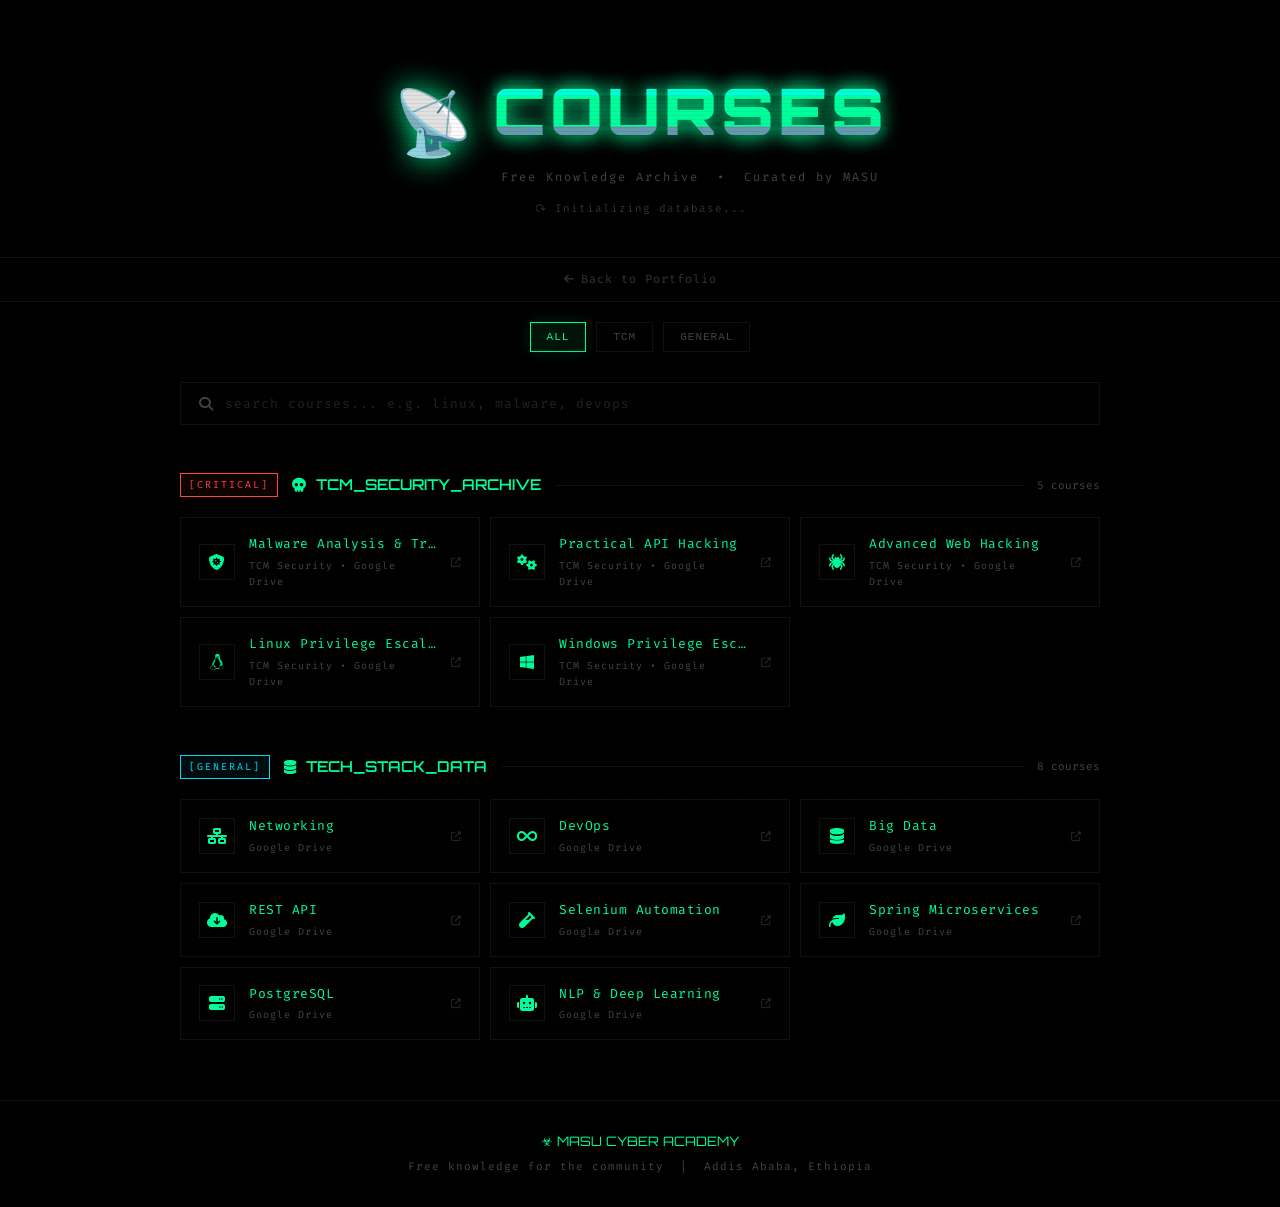
==== commit bf8822b9: "refactor: modernize directory structure, typography, and README Moved assets to standard css/ and js" ====
--- a/courses.html
+++ b/courses.html
@@ -8,7 +8,7 @@
   <meta name="description"
     content="Free cybersecurity and tech stack courses curated by MASU Cyber Academy. Discover tutorials on malware analysis, privilege escalation, web hacking, and more.">
   <link
-    href="https://fonts.googleapis.com/css2?family=Share+Tech+Mono&family=Orbitron:wght@400;600;800;900&display=swap"
+    href="https://fonts.googleapis.com/css2?family=Fira+Code:wght@400;500;600&family=Orbitron:wght@400;600;800;900&display=swap"
     rel="stylesheet">
   <link rel="stylesheet" href="https://cdnjs.cloudflare.com/ajax/libs/font-awesome/6.5.0/css/all.min.css">
   <link rel="stylesheet" href="css/style.css">
--- a/css/style.css
+++ b/css/style.css
@@ -31,7 +31,7 @@
 body {
   background: var(--bg);
   color: var(--green);
-  font-family: 'Share Tech Mono', monospace;
+  font-family: 'Fira Code', monospace;
   overflow-x: hidden;
   line-height: 1.6;
 }
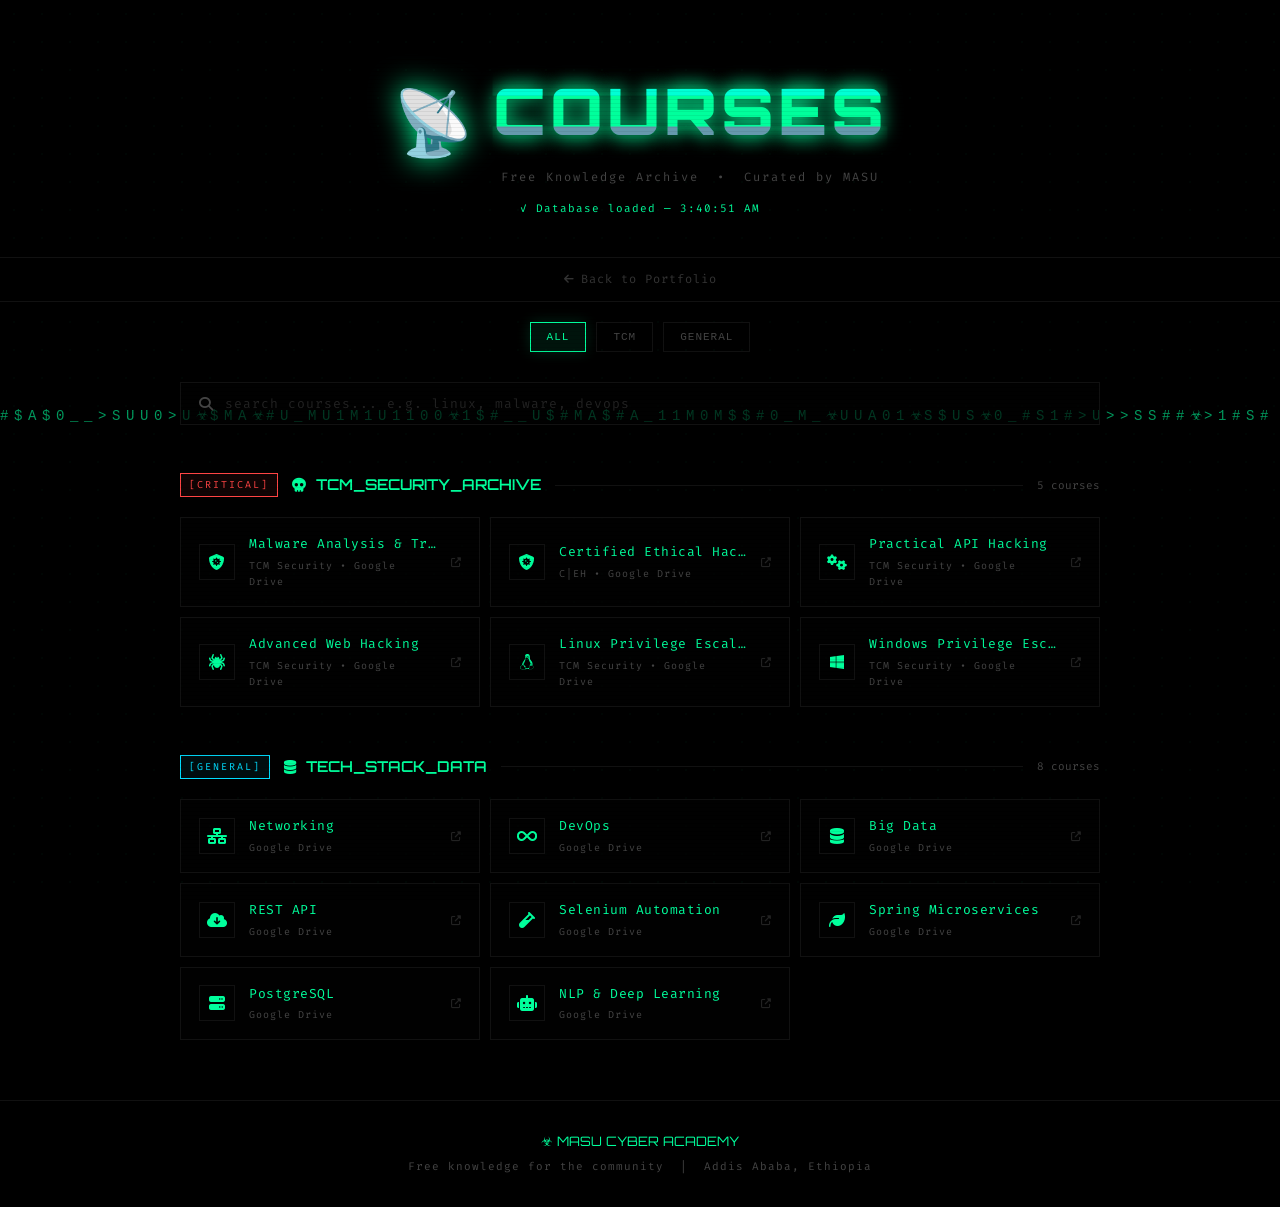
==== commit 2a1d4750: "added new course" ====
--- a/courses.html
+++ b/courses.html
@@ -78,6 +78,16 @@
           <i class="fas fa-external-link-alt course-arrow"></i>
         </a>
 
+                <a href="https://drive.google.com/drive/u/0/mobile/folders/1bpv8NGkD4JyvR2BKHv5yeI5cOG9KAkRH" class="course-card"
+          data-name="malware analysis triage tcm" target="_blank" rel="noopener">
+          <div class="course-icon"><i class="fas fa-shield-virus"></i></div>
+          <div class="course-info">
+            <span class="course-title">Certified Ethical Hacker Practical hands on Labs (CEHv12) </span>
+            <span class="course-meta">C|EH • Google Drive</span>
+          </div>
+          <i class="fas fa-external-link-alt course-arrow"></i>
+        </a>
+        
         <a href="https://drive.google.com/drive/u/0/mobile/folders/1ghcMWrnp1f9d5K2uFfnX3XYIkwN8nH_Y"
           class="course-card" data-name="api hacking practical tcm" target="_blank" rel="noopener">
           <div class="course-icon"><i class="fas fa-gears"></i></div>
--- a/css/style.css
+++ b/css/style.css
@@ -34,6 +34,7 @@
   font-family: 'Fira Code', monospace;
   overflow-x: hidden;
   line-height: 1.6;
+  cursor: crosshair;
 }
 
 /* SCROLLBAR */
@@ -359,45 +360,105 @@
 }
 
 /* =============================================
-   SKILLS
-   ============================================= */
-.skill { margin-bottom: 18px; }
-
-.skill-header {
-  display: flex;
-  justify-content: space-between;
-  font-size: 13px;
-  margin-bottom: 6px;
+   SKILLS OVERHAUL
+   ============================================= */
+.skills-ring-grid {
+  display: grid;
+  grid-template-columns: repeat(auto-fit, minmax(110px, 1fr));
+  gap: 30px;
+  justify-items: center;
+  padding-top: 10px;
+}
+
+.skill-ring {
+  position: relative;
+  width: 120px;
+  display: flex;
+  flex-direction: column;
+  align-items: center;
+}
+
+.skill-ring svg {
+  width: 100px;
+  height: 100px;
+  transform: rotate(-90deg);
+  overflow: visible;
+}
+
+.ring-bg {
+  fill: none;
+  stroke: rgba(255, 255, 255, 0.05);
+  stroke-width: 4;
+}
+
+.ring-fill {
+  fill: none;
+  stroke: url(#greenGradient);
+  stroke-width: 6;
+  stroke-linecap: round;
+  filter: drop-shadow(0 0 4px var(--green-dim));
+  transition: stroke-dashoffset 2s cubic-bezier(0.1, 0.8, 0.2, 1);
+}
+
+.yellow-ring .ring-fill {
+  stroke: url(#yellowGradient);
+  filter: drop-shadow(0 0 4px rgba(245, 197, 24, 0.3));
+}
+
+.skill-ring-content {
+  position: absolute;
+  top: 50px;
+  left: 50%;
+  transform: translate(-50%, -50%);
+  display: flex;
+  flex-direction: column;
+  align-items: center;
+  justify-content: center;
+  pointer-events: none;
+}
+
+.ring-icon {
+  font-size: 16px;
+  color: var(--text-dim);
+  margin-bottom: 2px;
+  transition: color 0.3s, text-shadow 0.3s;
+}
+
+.skill-ring:hover .ring-icon {
+  color: var(--green);
+  text-shadow: 0 0 8px var(--green);
+}
+
+.yellow-ring:hover .ring-icon {
+  color: var(--yellow);
+  text-shadow: 0 0 8px var(--yellow);
+}
+
+.ring-num {
+  font-family: 'Orbitron', sans-serif;
+  font-size: 16px;
+  font-weight: 700;
   color: var(--text);
-}
-
-.skill-header p {
-  display: flex;
-  align-items: center;
-  gap: 8px;
-}
-
-.skill-header i { color: var(--green); }
-
-.bar {
-  height: 5px;
-  background: #0a0a0a;
-  overflow: hidden;
-  border-radius: 2px;
-}
-
-.bar-fill {
-  height: 100%;
-  background: linear-gradient(90deg, var(--green), var(--cyan));
-  box-shadow: 0 0 10px var(--green);
-  width: 0;
-  transition: width 1.4s cubic-bezier(0.4, 0, 0.2, 1);
-  border-radius: 2px;
-}
-
-.bar-fill.yellow {
-  background: linear-gradient(90deg, var(--yellow), #ffaa00);
-  box-shadow: 0 0 10px var(--yellow);
+  line-height: 1;
+}
+
+.ring-num .pct {
+  font-size: 10px;
+  color: var(--green);
+  margin-left: 2px;
+}
+
+.yellow-ring .pct {
+  color: var(--yellow);
+}
+
+.ring-name {
+  margin-top: 14px;
+  font-family: 'Fira Code', monospace;
+  font-size: 12px;
+  text-align: center;
+  color: var(--text);
+  letter-spacing: 0.5px;
 }
 
 /* =============================================
@@ -984,4 +1045,98 @@
 
 .course-filters button:hover::after {
   width: 60%;
+}
+
+/* =============================================
+   HACKER UX ADDITIONS
+   ============================================= */
+
+/* Global Cursor Override */
+a, button, .project, .tool-item, .btn-glow, input, textarea {
+  cursor: crosshair !important;
+}
+
+/* Boot Screen Overlay */
+#boot-screen {
+  position: fixed;
+  inset: 0;
+  background: #000;
+  z-index: 9999;
+  padding: 20px;
+  font-family: 'Fira Code', monospace;
+  font-size: 13px;
+  color: var(--green);
+  overflow: hidden;
+  display: flex;
+  flex-direction: column;
+  justify-content: flex-end;
+}
+
+#boot-log {
+  display: flex;
+  flex-direction: column;
+  gap: 4px;
+}
+
+#boot-log p {
+  margin: 0;
+  text-shadow: 0 0 5px var(--green);
+  opacity: 0;
+  animation: log-fade 0.05s forwards;
+}
+
+@keyframes log-fade {
+  to { opacity: 1; }
+}
+
+/* Secure Contact Form */
+.secure-form {
+  display: flex;
+  flex-direction: column;
+  gap: 16px;
+  text-align: left;
+  max-width: 400px;
+  margin: 0 auto 30px;
+}
+
+.input-row {
+  display: flex;
+  flex-direction: column;
+  gap: 6px;
+  background: rgba(0, 255, 156, 0.02);
+  border: 1px solid var(--border);
+  padding: 10px 14px;
+  transition: border-color 0.3s, box-shadow 0.3s;
+}
+
+.input-row:focus-within {
+  border-color: var(--green-dim);
+  box-shadow: 0 0 10px rgba(0, 255, 156, 0.05);
+}
+
+.input-row .prompt {
+  font-size: 11px;
+  color: var(--green);
+  letter-spacing: 1px;
+}
+
+.secure-form input,
+.secure-form textarea {
+  background: transparent;
+  border: none;
+  outline: none;
+  color: var(--text);
+  font-family: inherit;
+  font-size: 13px;
+  width: 100%;
+}
+
+.secure-form input::placeholder,
+.secure-form textarea::placeholder {
+  color: #333;
+}
+
+.form-actions {
+  text-align: center;
+  margin-top: 10px;
 }
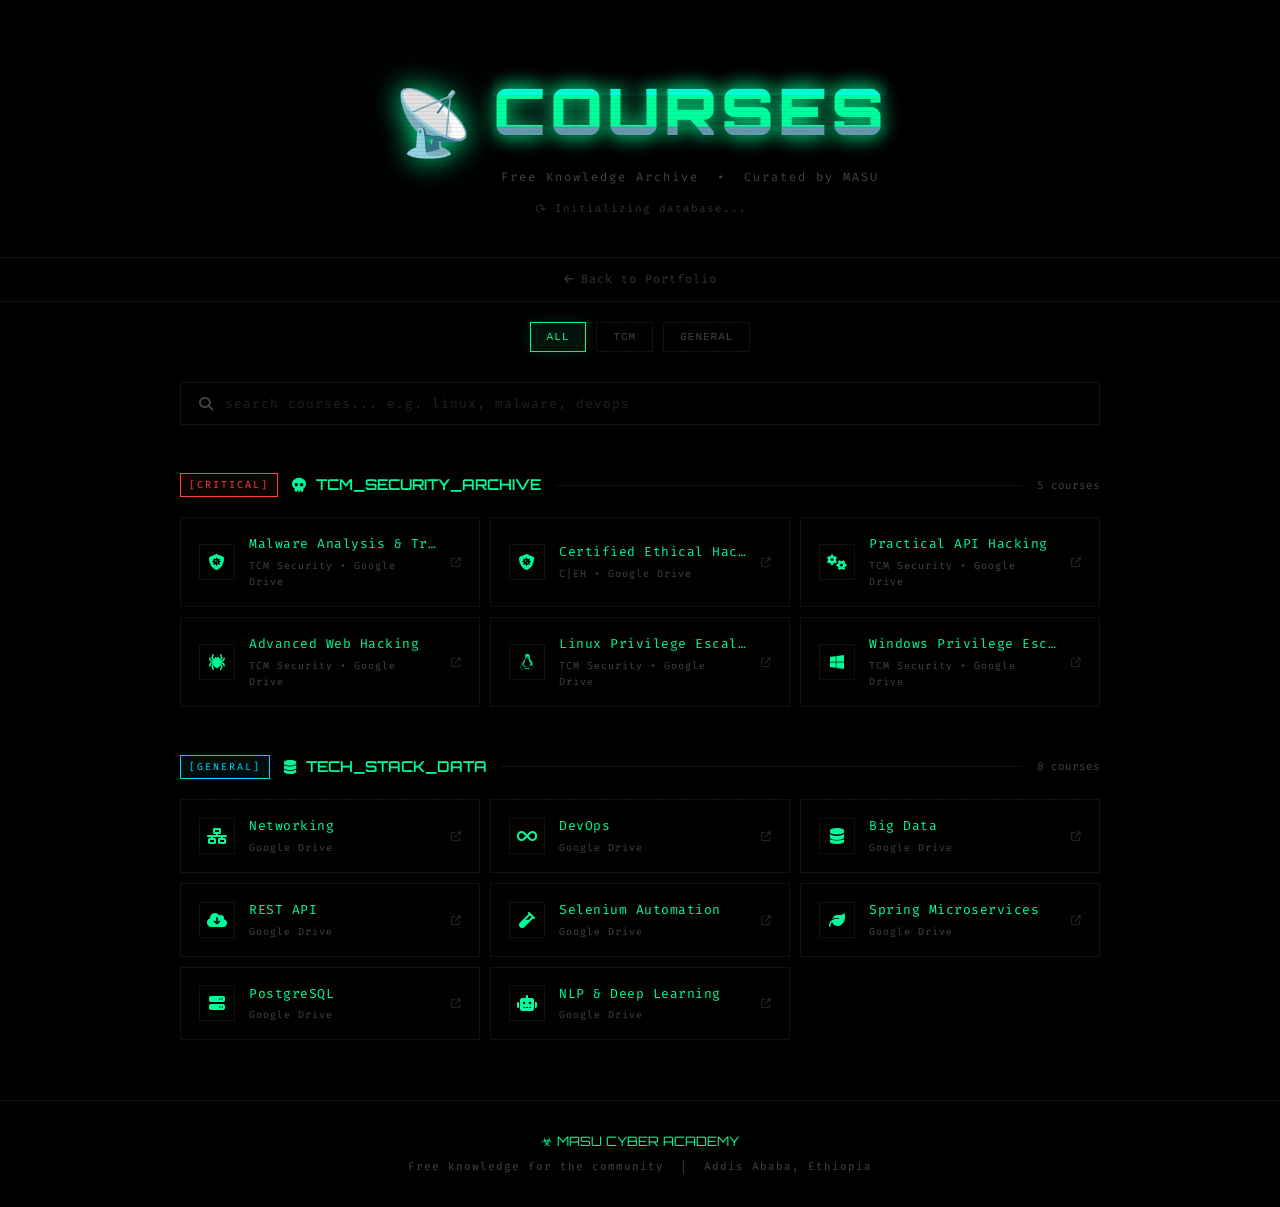
==== commit 568bc0f5: "Fix HTML formatting for course link" ====
--- a/courses.html
+++ b/courses.html
@@ -78,7 +78,7 @@
           <i class="fas fa-external-link-alt course-arrow"></i>
         </a>
 
-                <a href="https://drive.google.com/drive/u/0/mobile/folders/1bpv8NGkD4JyvR2BKHv5yeI5cOG9KAkRH" class="course-card"
+        <a href="https://drive.google.com/drive/u/0/mobile/folders/1bpv8NGkD4JyvR2BKHv5yeI5cOG9KAkRH" class="course-card"
           data-name="malware analysis triage tcm" target="_blank" rel="noopener">
           <div class="course-icon"><i class="fas fa-shield-virus"></i></div>
           <div class="course-info">
@@ -241,4 +241,4 @@
   <script src="js/script.js"></script>
 </body>
 
-</html>+</html>
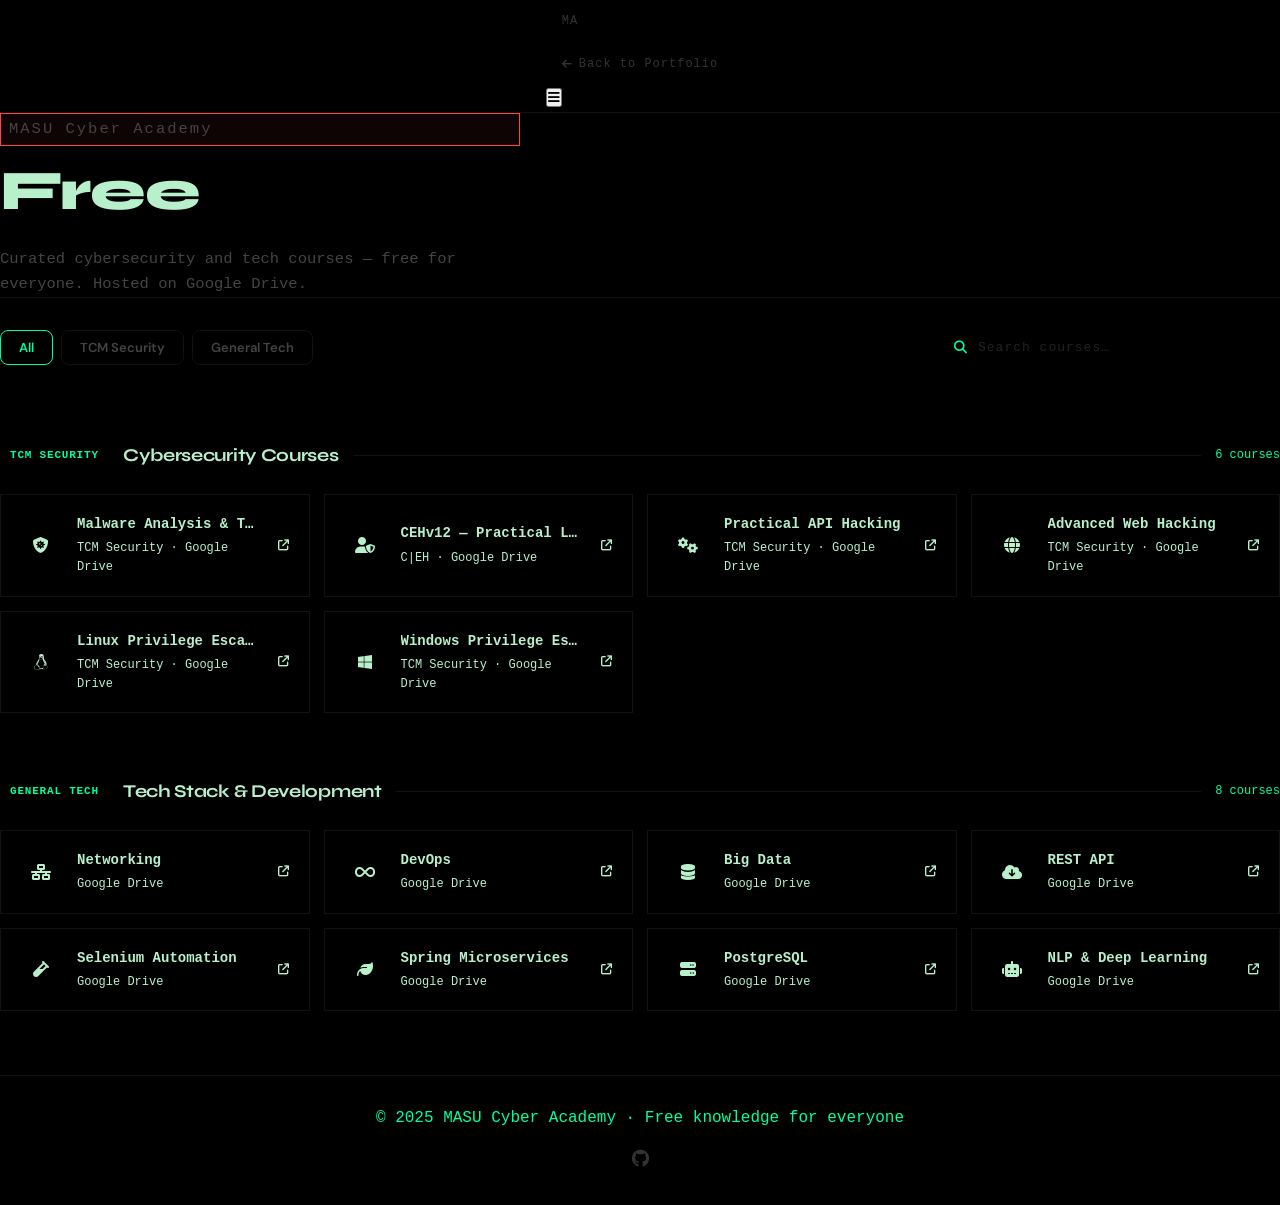
==== commit b9b5a17a: "Update courses.html" ====
--- a/courses.html
+++ b/courses.html
@@ -4,225 +4,459 @@
 <head>
   <meta charset="UTF-8">
   <meta name="viewport" content="width=device-width, initial-scale=1.0">
-  <title>MASU // COURSES</title>
-  <meta name="description"
-    content="Free cybersecurity and tech stack courses curated by MASU Cyber Academy. Discover tutorials on malware analysis, privilege escalation, web hacking, and more.">
-  <link
-    href="https://fonts.googleapis.com/css2?family=Fira+Code:wght@400;500;600&family=Orbitron:wght@400;600;800;900&display=swap"
-    rel="stylesheet">
+  <title>Courses — Matyas Abraham</title>
+  <meta name="description" content="Free cybersecurity and tech courses curated by MASU Cyber Academy. Malware analysis, privilege escalation, web hacking, networking, and more.">
+  <link href="https://fonts.googleapis.com/css2?family=Syne:wght@400;600;700;800&family=DM+Sans:wght@400;500;600&display=swap" rel="stylesheet">
   <link rel="stylesheet" href="https://cdnjs.cloudflare.com/ajax/libs/font-awesome/6.5.0/css/all.min.css">
-  <link rel="stylesheet" href="css/style.css">
+  <link rel="stylesheet" href="css/style.css?v=3">
+  <style>
+    /* ── Courses page extras ── */
+    .courses-hero {
+      padding: calc(var(--nav-h) + 60px) 0 60px;
+      border-bottom: 1px solid var(--border);
+    }
+
+    .courses-hero h1 {
+      font-family: 'Syne', sans-serif;
+      font-size: clamp(32px, 5vw, 56px);
+      font-weight: 800;
+      letter-spacing: -1.5px;
+      color: var(--text);
+      margin-bottom: 12px;
+    }
+
+    .courses-hero h1 span {
+      background: linear-gradient(135deg, var(--accent), var(--accent2));
+      -webkit-background-clip: text;
+      -webkit-text-fill-color: transparent;
+    }
+
+    .courses-hero p {
+      font-size: 15.5px;
+      color: var(--text-dim);
+      max-width: 520px;
+    }
+
+    /* ── Filter + Search bar ── */
+    .courses-toolbar {
+      display: flex;
+      align-items: center;
+      gap: 16px;
+      padding: 32px 0 28px;
+      flex-wrap: wrap;
+    }
+
+    .filter-tabs {
+      display: flex;
+      gap: 8px;
+    }
+
+    .filter-tabs button {
+      font-family: 'DM Sans', sans-serif;
+      font-size: 13px;
+      font-weight: 600;
+      color: var(--text-dim);
+      background: var(--bg2);
+      border: 1px solid var(--border);
+      border-radius: 8px;
+      padding: 8px 18px;
+      cursor: pointer;
+      transition: color 0.2s, border-color 0.2s, background 0.2s;
+    }
+
+    .filter-tabs button:hover { color: var(--text); border-color: var(--border2); }
+    .filter-tabs button.active {
+      color: var(--accent);
+      border-color: var(--accent);
+      background: var(--accent-dim);
+    }
+
+    .search-wrap {
+      position: relative;
+      flex: 1;
+      max-width: 340px;
+      margin-left: auto;
+    }
+
+    .search-wrap i {
+      position: absolute;
+      left: 14px;
+      top: 50%;
+      transform: translateY(-50%);
+      color: var(--text-faint);
+      font-size: 13px;
+    }
+
+    .search-wrap input {
+      width: 100%;
+      background: var(--bg2);
+      border: 1px solid var(--border);
+      border-radius: 8px;
+      padding: 10px 14px 10px 38px;
+      font-size: 13.5px;
+      font-family: 'DM Sans', sans-serif;
+      color: var(--text);
+      transition: border-color 0.2s;
+    }
+
+    .search-wrap input::placeholder { color: var(--text-faint); }
+    .search-wrap input:focus { outline: none; border-color: var(--accent); }
+
+    .search-count {
+      position: absolute;
+      right: 12px;
+      top: 50%;
+      transform: translateY(-50%);
+      font-size: 11px;
+      color: var(--text-faint);
+    }
+
+    /* ── Course section ── */
+    .course-section {
+      margin-bottom: 64px;
+    }
+
+    .course-section-header {
+      display: flex;
+      align-items: center;
+      gap: 14px;
+      margin-bottom: 24px;
+    }
+
+    .course-section-header .badge {
+      font-size: 11px;
+      font-weight: 700;
+      color: var(--accent);
+      background: var(--accent-dim);
+      border: 1px solid var(--accent);
+      padding: 3px 10px;
+      border-radius: 5px;
+      text-transform: uppercase;
+      letter-spacing: 0.8px;
+      flex-shrink: 0;
+    }
+
+    .course-section-header h2 {
+      font-family: 'Syne', sans-serif;
+      font-size: 18px;
+      font-weight: 700;
+      color: var(--text);
+      letter-spacing: -0.3px;
+    }
+
+    .course-section-header .divider {
+      flex: 1;
+      height: 1px;
+      background: var(--border);
+    }
+
+    .course-section-header .count {
+      font-size: 12px;
+      color: var(--text-faint);
+      flex-shrink: 0;
+    }
+
+    /* ── Course grid ── */
+    .course-grid {
+      display: grid;
+      grid-template-columns: repeat(auto-fill, minmax(280px, 1fr));
+      gap: 14px;
+    }
+
+    .course-card {
+      display: flex;
+      align-items: center;
+      gap: 16px;
+      background: var(--bg2);
+      border: 1px solid var(--border);
+      border-radius: var(--radius);
+      padding: 18px 20px;
+      transition: border-color 0.2s, transform 0.2s, box-shadow 0.2s;
+      cursor: pointer;
+    }
+
+    .course-card:hover {
+      border-color: var(--border2);
+      transform: translateY(-2px);
+      box-shadow: 0 12px 28px rgba(0,0,0,0.3);
+    }
+
+    .course-card.hidden { display: none; }
+
+    .cc-icon {
+      width: 40px;
+      height: 40px;
+      background: var(--accent-dim);
+      border-radius: 10px;
+      display: flex;
+      align-items: center;
+      justify-content: center;
+      font-size: 16px;
+      color: var(--accent);
+      flex-shrink: 0;
+    }
+
+    .cc-info {
+      flex: 1;
+      min-width: 0;
+    }
+
+    .cc-info .cc-title {
+      display: block;
+      font-size: 14px;
+      font-weight: 600;
+      color: var(--text);
+      margin-bottom: 4px;
+      white-space: nowrap;
+      overflow: hidden;
+      text-overflow: ellipsis;
+    }
+
+    .cc-info .cc-meta {
+      display: block;
+      font-size: 12px;
+      color: var(--text-faint);
+    }
+
+    .cc-arrow {
+      font-size: 11px;
+      color: var(--text-faint);
+      flex-shrink: 0;
+      transition: color 0.2s, transform 0.2s;
+    }
+
+    .course-card:hover .cc-arrow {
+      color: var(--accent);
+      transform: translate(2px, -2px);
+    }
+
+    /* ── No results ── */
+    .no-results {
+      text-align: center;
+      padding: 80px 0;
+      color: var(--text-faint);
+    }
+
+    .no-results i { font-size: 32px; margin-bottom: 16px; display: block; }
+    .no-results p { font-size: 15px; }
+
+    @media (max-width: 600px) {
+      .courses-toolbar { flex-direction: column; align-items: stretch; }
+      .search-wrap { max-width: 100%; margin-left: 0; }
+      .course-grid { grid-template-columns: 1fr; }
+    }
+  </style>
 </head>
 
 <body>
 
-  <canvas id="matrix"></canvas>
-  <div class="scanline"></div>
-  <div class="hex-overlay"></div>
-
-  <!-- HEADER -->
-  <header class="logo-header">
-    <div class="logo">
-      <span class="logo-symbol">📡</span>
-      <div class="logo-text">
-        <h1 class="glitch" data-text="COURSES">COURSES</h1>
-        <p class="subtitle">Free Knowledge Archive &nbsp;•&nbsp; Curated by MASU</p>
-      </div>
-    </div>
-    <p id="db-status" class="db-status">⟳ Initializing database...</p>
-  </header>
-
   <!-- NAV -->
-  <nav>
-    <div class="nav-links">
-      <a href="index.html"><i class="fas fa-arrow-left"></i> Back to Portfolio</a>
+  <nav id="navbar">
+    <div class="nav-inner">
+      <a href="index.html" class="nav-logo">MA</a>
+      <div class="nav-links">
+        <a href="index.html"><i class="fas fa-arrow-left"></i> Back to Portfolio</a>
+      </div>
+      <button class="nav-toggle" id="navToggle" aria-label="Toggle menu">
+        <i class="fas fa-bars"></i>
+      </button>
     </div>
   </nav>
 
-  <div class="course-filters">
-    <button class="active" onclick="setFilter('all', this)">ALL</button>
-    <button onclick="setFilter('tcm', this)">TCM</button>
-    <button onclick="setFilter('general', this)">GENERAL</button>
-  </div>
-
-  <!-- SEARCH -->
-  <div class="search-wrapper">
-    <div class="search-box">
-      <i class="fas fa-search search-icon"></i>
-      <input type="text" id="courseSearch" placeholder="search courses... e.g. linux, malware, devops"
-        oninput="filterCourses()" autocomplete="off" />
-      <span id="search-count" class="search-count"></span>
+  <!-- HERO -->
+  <div class="courses-hero">
+    <div class="container">
+      <p class="section-label">MASU Cyber Academy</p>
+      <h1>Free <span>Courses</span></h1>
+      <p>Curated cybersecurity and tech courses — free for everyone. Hosted on Google Drive.</p>
     </div>
   </div>
 
-  <!-- MAIN CONTENT -->
-  <main class="courses-main">
-
-    <!-- SECTION: TCM SECURITY -->
+  <!-- TOOLBAR -->
+  <div class="container">
+    <div class="courses-toolbar">
+      <div class="filter-tabs">
+        <button class="active" data-filter="all">All</button>
+        <button data-filter="tcm">TCM Security</button>
+        <button data-filter="general">General Tech</button>
+      </div>
+      <div class="search-wrap">
+        <i class="fas fa-search"></i>
+        <input type="text" id="courseSearch" placeholder="Search courses…" autocomplete="off">
+        <span class="search-count" id="search-count"></span>
+      </div>
+    </div>
+  </div>
+
+  <!-- COURSES -->
+  <main class="container" id="courses-main">
+
+    <!-- TCM SECURITY -->
     <section class="course-section" data-section="tcm">
-      <div class="section-header">
-        <div class="section-label">[CRITICAL]</div>
-        <h2 class="section-title"><i class="fas fa-skull"></i> TCM_SECURITY_ARCHIVE</h2>
-        <div class="section-line"></div>
-        <span class="section-count">5 courses</span>
-      </div>
-
-      <div class="grid-container">
-        <a href="https://drive.google.com/drive/folders/1D1_nqmhbCg082WvqJL3mKM_rqiOf-T-C" class="course-card"
-          data-name="malware analysis triage tcm" target="_blank" rel="noopener">
-          <div class="course-icon"><i class="fas fa-shield-virus"></i></div>
-          <div class="course-info">
-            <span class="course-title">Malware Analysis & Triage</span>
-            <span class="course-meta">TCM Security • Google Drive</span>
-          </div>
-          <i class="fas fa-external-link-alt course-arrow"></i>
-        </a>
-
-        <a href="https://drive.google.com/drive/u/0/mobile/folders/1bpv8NGkD4JyvR2BKHv5yeI5cOG9KAkRH" class="course-card"
-          data-name="malware analysis triage tcm" target="_blank" rel="noopener">
-          <div class="course-icon"><i class="fas fa-shield-virus"></i></div>
-          <div class="course-info">
-            <span class="course-title">Certified Ethical Hacker Practical hands on Labs (CEHv12) </span>
-            <span class="course-meta">C|EH • Google Drive</span>
-          </div>
-          <i class="fas fa-external-link-alt course-arrow"></i>
-        </a>
-        
+      <div class="course-section-header">
+        <span class="badge">TCM Security</span>
+        <h2>Cybersecurity Courses</h2>
+        <div class="divider"></div>
+        <span class="count">6 courses</span>
+      </div>
+      <div class="course-grid">
+
+        <a href="https://drive.google.com/drive/folders/1D1_nqmhbCg082WvqJL3mKM_rqiOf-T-C"
+          class="course-card" data-name="malware analysis triage tcm" target="_blank" rel="noopener">
+          <div class="cc-icon"><i class="fas fa-shield-virus"></i></div>
+          <div class="cc-info">
+            <span class="cc-title">Malware Analysis & Triage</span>
+            <span class="cc-meta">TCM Security · Google Drive</span>
+          </div>
+          <i class="fas fa-arrow-up-right-from-square cc-arrow"></i>
+        </a>
+
+        <a href="https://drive.google.com/drive/u/0/mobile/folders/1bpv8NGkD4JyvR2BKHv5yeI5cOG9KAkRH"
+          class="course-card" data-name="ceh certified ethical hacker practical labs" target="_blank" rel="noopener">
+          <div class="cc-icon"><i class="fas fa-user-shield"></i></div>
+          <div class="cc-info">
+            <span class="cc-title">CEHv12 — Practical Labs</span>
+            <span class="cc-meta">C|EH · Google Drive</span>
+          </div>
+          <i class="fas fa-arrow-up-right-from-square cc-arrow"></i>
+        </a>
+
         <a href="https://drive.google.com/drive/u/0/mobile/folders/1ghcMWrnp1f9d5K2uFfnX3XYIkwN8nH_Y"
           class="course-card" data-name="api hacking practical tcm" target="_blank" rel="noopener">
-          <div class="course-icon"><i class="fas fa-gears"></i></div>
-          <div class="course-info">
-            <span class="course-title">Practical API Hacking</span>
-            <span class="course-meta">TCM Security • Google Drive</span>
-          </div>
-          <i class="fas fa-external-link-alt course-arrow"></i>
+          <div class="cc-icon"><i class="fas fa-gears"></i></div>
+          <div class="cc-info">
+            <span class="cc-title">Practical API Hacking</span>
+            <span class="cc-meta">TCM Security · Google Drive</span>
+          </div>
+          <i class="fas fa-arrow-up-right-from-square cc-arrow"></i>
         </a>
 
         <a href="https://drive.google.com/drive/u/0/mobile/folders/1WP612lTEeST8OozhD9Wakz9XwCYpezPc"
-          class="course-card" data-name="web hacking advanced tcm burp" target="_blank" rel="noopener">
-          <div class="course-icon"><i class="fas fa-spider"></i></div>
-          <div class="course-info">
-            <span class="course-title">Advanced Web Hacking</span>
-            <span class="course-meta">TCM Security • Google Drive</span>
-          </div>
-          <i class="fas fa-external-link-alt course-arrow"></i>
+          class="course-card" data-name="web hacking advanced tcm burp suite" target="_blank" rel="noopener">
+          <div class="cc-icon"><i class="fas fa-globe"></i></div>
+          <div class="cc-info">
+            <span class="cc-title">Advanced Web Hacking</span>
+            <span class="cc-meta">TCM Security · Google Drive</span>
+          </div>
+          <i class="fas fa-arrow-up-right-from-square cc-arrow"></i>
         </a>
 
         <a href="https://drive.google.com/drive/u/0/mobile/folders/19XoTMjl7rolIwT4QdJ6sUnfs8Mn9Gg6p"
           class="course-card" data-name="linux privilege escalation privesc tcm" target="_blank" rel="noopener">
-          <div class="course-icon"><i class="fab fa-linux"></i></div>
-          <div class="course-info">
-            <span class="course-title">Linux Privilege Escalation</span>
-            <span class="course-meta">TCM Security • Google Drive</span>
-          </div>
-          <i class="fas fa-external-link-alt course-arrow"></i>
+          <div class="cc-icon"><i class="fab fa-linux"></i></div>
+          <div class="cc-info">
+            <span class="cc-title">Linux Privilege Escalation</span>
+            <span class="cc-meta">TCM Security · Google Drive</span>
+          </div>
+          <i class="fas fa-arrow-up-right-from-square cc-arrow"></i>
         </a>
 
         <a href="https://drive.google.com/drive/u/0/mobile/folders/1bB34nOV74dkhDVYvhFgdgKjaHoTa0RPz"
           class="course-card" data-name="windows privilege escalation privesc tcm" target="_blank" rel="noopener">
-          <div class="course-icon"><i class="fab fa-windows"></i></div>
-          <div class="course-info">
-            <span class="course-title">Windows Privilege Escalation</span>
-            <span class="course-meta">TCM Security • Google Drive</span>
-          </div>
-          <i class="fas fa-external-link-alt course-arrow"></i>
-        </a>
+          <div class="cc-icon"><i class="fab fa-windows"></i></div>
+          <div class="cc-info">
+            <span class="cc-title">Windows Privilege Escalation</span>
+            <span class="cc-meta">TCM Security · Google Drive</span>
+          </div>
+          <i class="fas fa-arrow-up-right-from-square cc-arrow"></i>
+        </a>
+
       </div>
     </section>
 
-    <!-- SECTION: TECH STACK -->
+    <!-- GENERAL TECH -->
     <section class="course-section" data-section="general">
-      <div class="section-header">
-        <div class="section-label">[GENERAL]</div>
-        <h2 class="section-title"><i class="fas fa-database"></i> TECH_STACK_DATA</h2>
-        <div class="section-line"></div>
-        <span class="section-count">8 courses</span>
-      </div>
-
-      <div class="grid-container">
-        <a href="https://drive.google.com/folderview?id=15JEoEUqzmJ6q06TjJeJr0bgK5UMXD2CG" class="course-card"
-          data-name="networking cisco tcp ip" target="_blank" rel="noopener">
-          <div class="course-icon"><i class="fas fa-network-wired"></i></div>
-          <div class="course-info">
-            <span class="course-title">Networking</span>
-            <span class="course-meta">Google Drive</span>
-          </div>
-          <i class="fas fa-external-link-alt course-arrow"></i>
-        </a>
-
-        <a href="https://drive.google.com/folderview?id=1NutVlzffKdfaNxa07evP86xq16z3cJEp" class="course-card"
-          data-name="devops docker kubernetes cicd" target="_blank" rel="noopener">
-          <div class="course-icon"><i class="fas fa-infinity"></i></div>
-          <div class="course-info">
-            <span class="course-title">DevOps</span>
-            <span class="course-meta">Google Drive</span>
-          </div>
-          <i class="fas fa-external-link-alt course-arrow"></i>
-        </a>
-
-        <a href="https://drive.google.com/folderview?id=1q4xdAL9vr1_qDEzEOF52oSBU8Q902ex-" class="course-card"
-          data-name="big data hadoop spark" target="_blank" rel="noopener">
-          <div class="course-icon"><i class="fas fa-database"></i></div>
-          <div class="course-info">
-            <span class="course-title">Big Data</span>
-            <span class="course-meta">Google Drive</span>
-          </div>
-          <i class="fas fa-external-link-alt course-arrow"></i>
-        </a>
-
-        <a href="https://drive.google.com/folderview?id=1GSM4Ws9FLrQm5vFIbKoZLSAaqBQ3VGu9" class="course-card"
-          data-name="rest api http json backend" target="_blank" rel="noopener">
-          <div class="course-icon"><i class="fas fa-cloud-arrow-down"></i></div>
-          <div class="course-info">
-            <span class="course-title">REST API</span>
-            <span class="course-meta">Google Drive</span>
-          </div>
-          <i class="fas fa-external-link-alt course-arrow"></i>
-        </a>
-
-        <a href="https://drive.google.com/folderview?id=1OAN-zlN0ONEQCgsoKZJYkQsRM6H6MkM_" class="course-card"
-          data-name="selenium automation testing browser" target="_blank" rel="noopener">
-          <div class="course-icon"><i class="fas fa-vial"></i></div>
-          <div class="course-info">
-            <span class="course-title">Selenium Automation</span>
-            <span class="course-meta">Google Drive</span>
-          </div>
-          <i class="fas fa-external-link-alt course-arrow"></i>
-        </a>
-
-        <a href="https://drive.google.com/folderview?id=1-Teu-m-2jHdQ2H0ROvCDo0QDC_BLmNY1" class="course-card"
-          data-name="spring microservices java backend" target="_blank" rel="noopener">
-          <div class="course-icon"><i class="fas fa-leaf"></i></div>
-          <div class="course-info">
-            <span class="course-title">Spring Microservices</span>
-            <span class="course-meta">Google Drive</span>
-          </div>
-          <i class="fas fa-external-link-alt course-arrow"></i>
-        </a>
-
-        <a href="https://drive.google.com/folderview?id=18VSbzV8mhPMDCCftqZ3Qm29JaAVfqYkC" class="course-card"
-          data-name="postgresql database sql" target="_blank" rel="noopener">
-          <div class="course-icon"><i class="fas fa-server"></i></div>
-          <div class="course-info">
-            <span class="course-title">PostgreSQL</span>
-            <span class="course-meta">Google Drive</span>
-          </div>
-          <i class="fas fa-external-link-alt course-arrow"></i>
-        </a>
-
-        <a href="https://drive.google.com/folderview?id=1CfS2BA74wtmBJIIsyUFaNU1X9uMlF-Dk" class="course-card"
-          data-name="nlp deep learning ai machine learning" target="_blank" rel="noopener">
-          <div class="course-icon"><i class="fas fa-robot"></i></div>
-          <div class="course-info">
-            <span class="course-title">NLP & Deep Learning</span>
-            <span class="course-meta">Google Drive</span>
-          </div>
-          <i class="fas fa-external-link-alt course-arrow"></i>
-        </a>
+      <div class="course-section-header">
+        <span class="badge">General Tech</span>
+        <h2>Tech Stack & Development</h2>
+        <div class="divider"></div>
+        <span class="count">8 courses</span>
+      </div>
+      <div class="course-grid">
+
+        <a href="https://drive.google.com/folderview?id=15JEoEUqzmJ6q06TjJeJr0bgK5UMXD2CG"
+          class="course-card" data-name="networking cisco tcp ip" target="_blank" rel="noopener">
+          <div class="cc-icon"><i class="fas fa-network-wired"></i></div>
+          <div class="cc-info">
+            <span class="cc-title">Networking</span>
+            <span class="cc-meta">Google Drive</span>
+          </div>
+          <i class="fas fa-arrow-up-right-from-square cc-arrow"></i>
+        </a>
+
+        <a href="https://drive.google.com/folderview?id=1NutVlzffKdfaNxa07evP86xq16z3cJEp"
+          class="course-card" data-name="devops docker kubernetes cicd pipeline" target="_blank" rel="noopener">
+          <div class="cc-icon"><i class="fas fa-infinity"></i></div>
+          <div class="cc-info">
+            <span class="cc-title">DevOps</span>
+            <span class="cc-meta">Google Drive</span>
+          </div>
+          <i class="fas fa-arrow-up-right-from-square cc-arrow"></i>
+        </a>
+
+        <a href="https://drive.google.com/folderview?id=1q4xdAL9vr1_qDEzEOF52oSBU8Q902ex-"
+          class="course-card" data-name="big data hadoop spark analytics" target="_blank" rel="noopener">
+          <div class="cc-icon"><i class="fas fa-database"></i></div>
+          <div class="cc-info">
+            <span class="cc-title">Big Data</span>
+            <span class="cc-meta">Google Drive</span>
+          </div>
+          <i class="fas fa-arrow-up-right-from-square cc-arrow"></i>
+        </a>
+
+        <a href="https://drive.google.com/folderview?id=1GSM4Ws9FLrQm5vFIbKoZLSAaqBQ3VGu9"
+          class="course-card" data-name="rest api http json backend" target="_blank" rel="noopener">
+          <div class="cc-icon"><i class="fas fa-cloud-arrow-down"></i></div>
+          <div class="cc-info">
+            <span class="cc-title">REST API</span>
+            <span class="cc-meta">Google Drive</span>
+          </div>
+          <i class="fas fa-arrow-up-right-from-square cc-arrow"></i>
+        </a>
+
+        <a href="https://drive.google.com/folderview?id=1OAN-zlN0ONEQCgsoKZJYkQsRM6H6MkM_"
+          class="course-card" data-name="selenium automation testing browser" target="_blank" rel="noopener">
+          <div class="cc-icon"><i class="fas fa-vial"></i></div>
+          <div class="cc-info">
+            <span class="cc-title">Selenium Automation</span>
+            <span class="cc-meta">Google Drive</span>
+          </div>
+          <i class="fas fa-arrow-up-right-from-square cc-arrow"></i>
+        </a>
+
+        <a href="https://drive.google.com/folderview?id=1-Teu-m-2jHdQ2H0ROvCDo0QDC_BLmNY1"
+          class="course-card" data-name="spring microservices java backend" target="_blank" rel="noopener">
+          <div class="cc-icon"><i class="fas fa-leaf"></i></div>
+          <div class="cc-info">
+            <span class="cc-title">Spring Microservices</span>
+            <span class="cc-meta">Google Drive</span>
+          </div>
+          <i class="fas fa-arrow-up-right-from-square cc-arrow"></i>
+        </a>
+
+        <a href="https://drive.google.com/folderview?id=18VSbzV8mhPMDCCftqZ3Qm29JaAVfqYkC"
+          class="course-card" data-name="postgresql database sql" target="_blank" rel="noopener">
+          <div class="cc-icon"><i class="fas fa-server"></i></div>
+          <div class="cc-info">
+            <span class="cc-title">PostgreSQL</span>
+            <span class="cc-meta">Google Drive</span>
+          </div>
+          <i class="fas fa-arrow-up-right-from-square cc-arrow"></i>
+        </a>
+
+        <a href="https://drive.google.com/folderview?id=1CfS2BA74wtmBJIIsyUFaNU1X9uMlF-Dk"
+          class="course-card" data-name="nlp deep learning ai machine learning" target="_blank" rel="noopener">
+          <div class="cc-icon"><i class="fas fa-robot"></i></div>
+          <div class="cc-info">
+            <span class="cc-title">NLP & Deep Learning</span>
+            <span class="cc-meta">Google Drive</span>
+          </div>
+          <i class="fas fa-arrow-up-right-from-square cc-arrow"></i>
+        </a>
+
       </div>
     </section>
 
-    <!-- No results msg -->
     <div id="no-results" class="no-results" style="display:none;">
       <i class="fas fa-circle-xmark"></i>
       <p>No courses found for "<span id="no-results-term"></span>"</p>
@@ -232,13 +466,87 @@
 
   <!-- FOOTER -->
   <footer>
-    <div class="footer-content">
-      <p class="footer-brand">☣ MASU CYBER ACADEMY</p>
-      <p class="footer-sub">Free knowledge for the community &nbsp;|&nbsp; Addis Ababa, Ethiopia</p>
+    <div class="container footer-inner">
+      <p>© 2025 MASU Cyber Academy · Free knowledge for everyone</p>
+      <div class="footer-links">
+        <a href="https://github.com/Maty156" target="_blank" rel="noopener" aria-label="GitHub"><i class="fab fa-github"></i></a>
+      </div>
     </div>
   </footer>
 
-  <script src="js/script.js"></script>
+  <script>
+    // Navbar scroll shadow
+    const navbar = document.getElementById('navbar');
+    window.addEventListener('scroll', () => {
+      navbar.style.boxShadow = window.scrollY > 20 ? '0 8px 32px rgba(0,0,0,0.4)' : 'none';
+    });
+
+    // Mobile nav toggle
+    const navToggle = document.getElementById('navToggle');
+    const navLinks = document.querySelector('.nav-links');
+    if (navToggle) {
+      navToggle.addEventListener('click', () => navLinks.classList.toggle('open'));
+    }
+
+    // Filter tabs
+    const filterBtns = document.querySelectorAll('.filter-tabs button');
+    filterBtns.forEach(btn => {
+      btn.addEventListener('click', () => {
+        filterBtns.forEach(b => b.classList.remove('active'));
+        btn.classList.add('active');
+        applyFilters();
+      });
+    });
+
+    // Search
+    document.getElementById('courseSearch').addEventListener('input', applyFilters);
+
+    function applyFilters() {
+      const query = document.getElementById('courseSearch').value.toLowerCase().trim();
+      const activeFilter = document.querySelector('.filter-tabs button.active').dataset.filter;
+
+      const sections = document.querySelectorAll('.course-section');
+      let totalVisible = 0;
+
+      sections.forEach(section => {
+        const sectionType = section.dataset.section;
+        const showSection = activeFilter === 'all' || activeFilter === sectionType;
+
+        if (!showSection) {
+          section.style.display = 'none';
+          return;
+        }
+
+        section.style.display = '';
+        const cards = section.querySelectorAll('.course-card');
+        let sectionVisible = 0;
+
+        cards.forEach(card => {
+          const name = card.dataset.name || '';
+          const title = card.querySelector('.cc-title')?.textContent.toLowerCase() || '';
+          const matches = !query || name.includes(query) || title.includes(query);
+          card.classList.toggle('hidden', !matches);
+          if (matches) sectionVisible++;
+        });
+
+        section.style.display = sectionVisible === 0 && query ? 'none' : '';
+        totalVisible += sectionVisible;
+      });
+
+      const countEl = document.getElementById('search-count');
+      const noResults = document.getElementById('no-results');
+      const noResultsTerm = document.getElementById('no-results-term');
+
+      if (query) {
+        countEl.textContent = totalVisible > 0 ? `${totalVisible} found` : '';
+        noResults.style.display = totalVisible === 0 ? 'block' : 'none';
+        noResultsTerm.textContent = query;
+      } else {
+        countEl.textContent = '';
+        noResults.style.display = 'none';
+      }
+    }
+  </script>
+
 </body>
-
 </html>
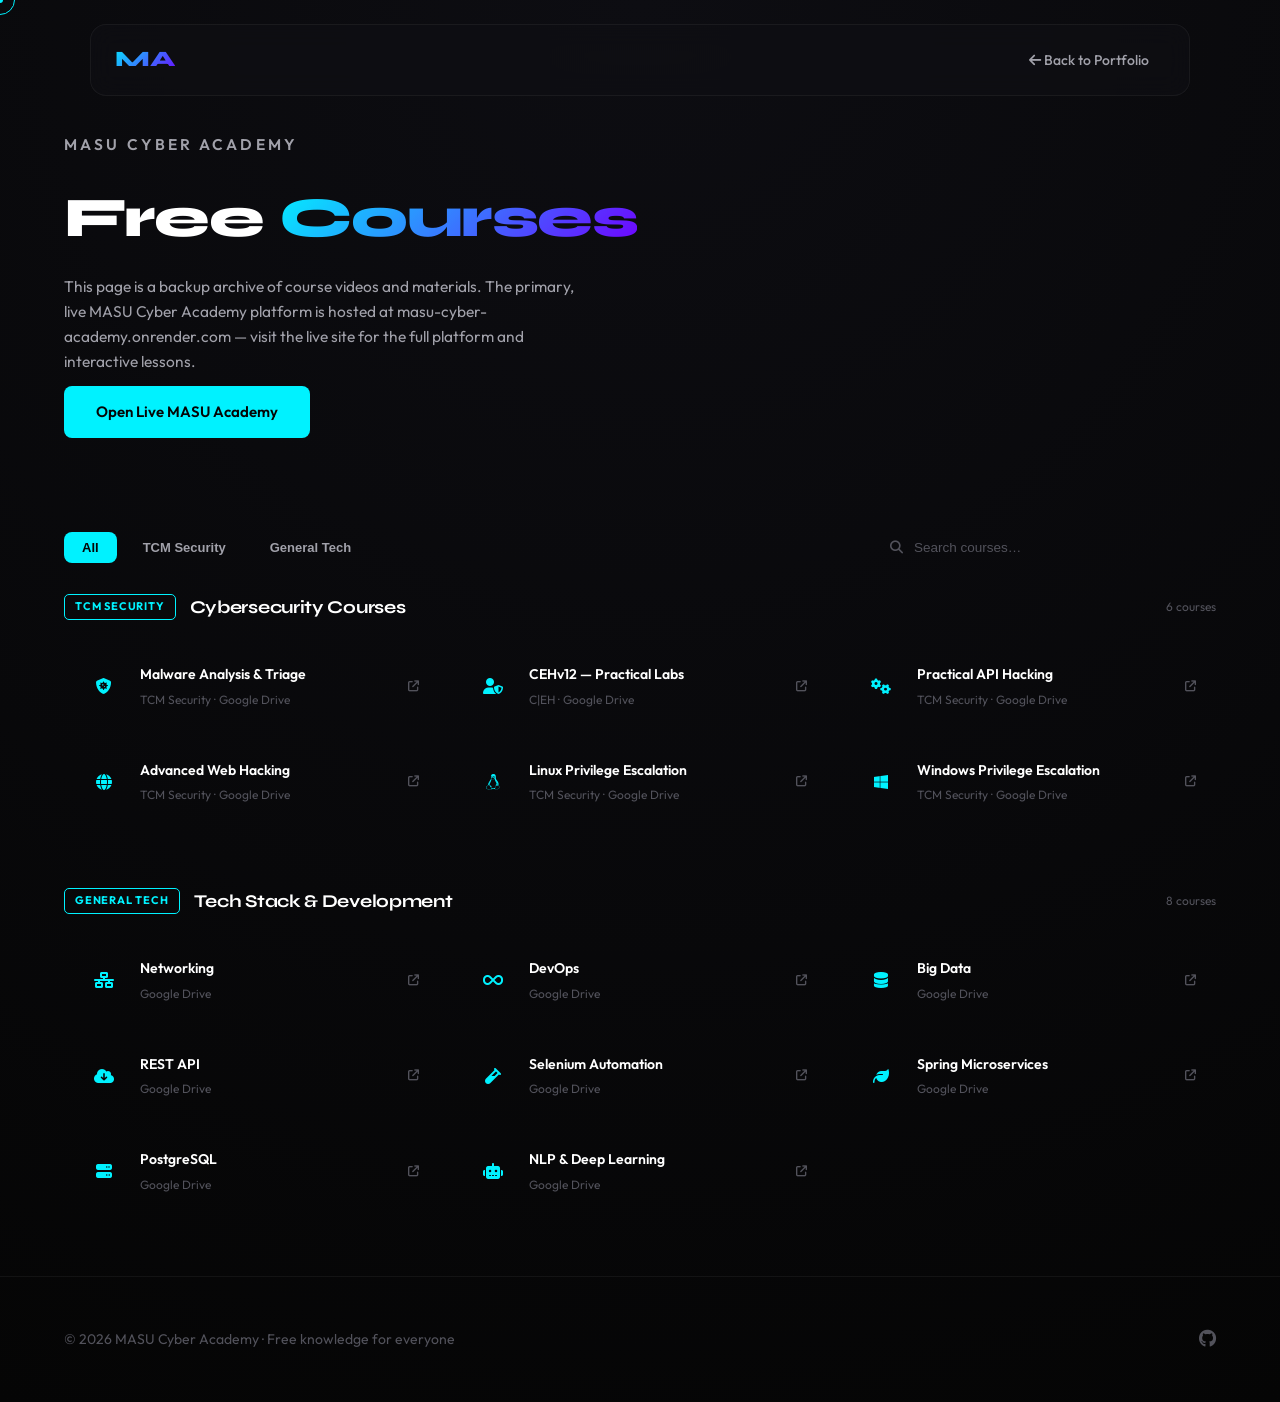
==== commit dbd7521b: "UI: keep course filter tabs horizontal on small screens (courses.html)" ====
--- a/courses.html
+++ b/courses.html
@@ -6,9 +6,11 @@
   <meta name="viewport" content="width=device-width, initial-scale=1.0">
   <title>Courses — Matyas Abraham</title>
   <meta name="description" content="Free cybersecurity and tech courses curated by MASU Cyber Academy. Malware analysis, privilege escalation, web hacking, networking, and more.">
-  <link href="https://fonts.googleapis.com/css2?family=Syne:wght@400;600;700;800&family=DM+Sans:wght@400;500;600&display=swap" rel="stylesheet">
-  <link rel="stylesheet" href="https://cdnjs.cloudflare.com/ajax/libs/font-awesome/6.5.0/css/all.min.css">
-  <link rel="stylesheet" href="css/style.css?v=3">
+  <link rel="preconnect" href="https://fonts.googleapis.com">
+  <link rel="preconnect" href="https://fonts.gstatic.com" crossorigin>
+  <link href="https://fonts.googleapis.com/css2?family=Outfit:wght@300;400;500;600;700&family=Syne:wght@600;700;800&display=swap" rel="stylesheet">
+  <link rel="stylesheet" href="https://cdnjs.cloudflare.com/ajax/libs/font-awesome/6.5.1/css/all.min.css">
+  <link rel="stylesheet" href="css/style.css">
   <style>
     /* ── Courses page extras ── */
     .courses-hero {
@@ -26,8 +28,9 @@
     }
 
     .courses-hero h1 span {
-      background: linear-gradient(135deg, var(--accent), var(--accent2));
+      background: linear-gradient(135deg, var(--accent), var(--accent-2));
       -webkit-background-clip: text;
+      background-clip: text;
       -webkit-text-fill-color: transparent;
     }
 
@@ -66,9 +69,9 @@
 
     .filter-tabs button:hover { color: var(--text); border-color: var(--border2); }
     .filter-tabs button.active {
-      color: var(--accent);
+      color: var(--bg);
       border-color: var(--accent);
-      background: var(--accent-dim);
+      background: var(--accent);
     }
 
     .search-wrap {
@@ -241,14 +244,18 @@
     .no-results p { font-size: 15px; }
 
     @media (max-width: 600px) {
-      .courses-toolbar { flex-direction: column; align-items: stretch; }
-      .search-wrap { max-width: 100%; margin-left: 0; }
+      .courses-toolbar { flex-direction: row; align-items: center; gap: 12px; }
+      .filter-tabs { overflow-x: auto; -webkit-overflow-scrolling: touch; gap: 8px; }
+      .filter-tabs button { white-space: nowrap; }
+      .search-wrap { max-width: 220px; margin-left: auto; }
       .course-grid { grid-template-columns: 1fr; }
     }
   </style>
 </head>
 
 <body>
+  <div class="cursor-dot"></div>
+  <div class="cursor-outline"></div>
 
   <!-- NAV -->
   <nav id="navbar">
@@ -268,7 +275,8 @@
     <div class="container">
       <p class="section-label">MASU Cyber Academy</p>
       <h1>Free <span>Courses</span></h1>
-      <p>Curated cybersecurity and tech courses — free for everyone. Hosted on Google Drive.</p>
+      <p>This page is a backup archive of course videos and materials. The primary, live MASU Cyber Academy platform is hosted at <a href="https://masu-cyber-academy.onrender.com/" target="_blank" rel="noopener">masu-cyber-academy.onrender.com</a> — visit the live site for the full platform and interactive lessons.</p>
+      <p style="margin-top:12px;"><a href="https://masu-cyber-academy.onrender.com/" class="btn-primary" target="_blank" rel="noopener">Open Live MASU Academy</a></p>
     </div>
   </div>
 
@@ -467,7 +475,7 @@
   <!-- FOOTER -->
   <footer>
     <div class="container footer-inner">
-      <p>© 2025 MASU Cyber Academy · Free knowledge for everyone</p>
+      <p>© 2026 MASU Cyber Academy · Free knowledge for everyone</p>
       <div class="footer-links">
         <a href="https://github.com/Maty156" target="_blank" rel="noopener" aria-label="GitHub"><i class="fab fa-github"></i></a>
       </div>
@@ -475,17 +483,52 @@
   </footer>
 
   <script>
-    // Navbar scroll shadow
+    // --- CUSTOM CURSOR ---
+    const cursorDot = document.querySelector(".cursor-dot");
+    const cursorOutline = document.querySelector(".cursor-outline");
+
+    window.addEventListener("mousemove", (e) => {
+      const posX = e.clientX;
+      const posY = e.clientY;
+      cursorDot.style.left = `${posX}px`;
+      cursorDot.style.top = `${posY}px`;
+      cursorOutline.animate({
+        left: `${posX}px`,
+        top: `${posY}px`
+      }, { duration: 500, fill: "forwards" });
+    });
+
+    const interactables = document.querySelectorAll("a, button, input");
+    interactables.forEach(el => {
+      el.addEventListener("mouseenter", () => {
+        cursorOutline.style.transform = "translate(-50%, -50%) scale(1.5)";
+        cursorOutline.style.backgroundColor = "rgba(0, 242, 255, 0.1)";
+      });
+      el.addEventListener("mouseleave", () => {
+        cursorOutline.style.transform = "translate(-50%, -50%) scale(1)";
+        cursorOutline.style.backgroundColor = "transparent";
+      });
+    });
+
+    // Navbar scroll
     const navbar = document.getElementById('navbar');
     window.addEventListener('scroll', () => {
-      navbar.style.boxShadow = window.scrollY > 20 ? '0 8px 32px rgba(0,0,0,0.4)' : 'none';
+      if (window.scrollY > 20) {
+        navbar.classList.add('scrolled');
+      } else {
+        navbar.classList.remove('scrolled');
+      }
     });
 
-    // Mobile nav toggle
+    // Mobile nav
     const navToggle = document.getElementById('navToggle');
     const navLinks = document.querySelector('.nav-links');
     if (navToggle) {
-      navToggle.addEventListener('click', () => navLinks.classList.toggle('open'));
+      navToggle.addEventListener('click', () => {
+        navLinks.classList.toggle('open');
+        navToggle.querySelector('i').classList.toggle('fa-bars');
+        navToggle.querySelector('i').classList.toggle('fa-xmark');
+      });
     }
 
     // Filter tabs
@@ -499,7 +542,10 @@
     });
 
     // Search
-    document.getElementById('courseSearch').addEventListener('input', applyFilters);
+    const searchInput = document.getElementById('courseSearch');
+    if (searchInput) {
+      searchInput.addEventListener('input', applyFilters);
+    }
 
     function applyFilters() {
       const query = document.getElementById('courseSearch').value.toLowerCase().trim();
--- a/css/style.css
+++ b/css/style.css
@@ -1,1142 +1,1216 @@
 /* =============================================
-   MASU CYBER ACADEMY — style.css
-   ============================================= */
-
-/* RESET */
-*, *::before, *::after {
-  box-sizing: border-box;
-  margin: 0;
-  padding: 0;
-}
-
-/* VARIABLES */
+ *   MATYAS ABRAHAM — Professional Portfolio
+ *   Dark minimal, INSA-ready
+ *   ============================================= */
+
 :root {
-  --green: #00ff9c;
-  --green-dim: #00ff9c44;
-  --green-faint: #00ff9c08;
-  --green-mid: #00ff9c22;
-  --yellow: #f5c518;
-  --red: #ff4444;
-  --cyan: #00ddff;
-  --bg: #000;
-  --card-bg: rgba(3, 3, 3, 0.65);
-  --border: #111;
-  --text: #b8f0cc;
-  --text-dim: #444;
-}
-
-/* BASE */
-html { scroll-behavior: smooth; }
+  --bg:          #050505;
+  --bg-gradient: radial-gradient(circle at 50% 0%, #0d0d12 0%, #050505 100%);
+  --surface:     rgba(15, 15, 20, 0.6);
+  --surface-br:  rgba(255, 255, 255, 0.05);
+  --surface-hover: rgba(255, 255, 255, 0.08);
+  
+  --accent:      #00f2ff;
+  --accent-2:    #7000ff;
+  --accent-glow: rgba(0, 242, 255, 0.3);
+  
+  --text:        #ffffff;
+  --text-dim:    #a1a1aa;
+  --text-faint:  #52525b;
+  
+  --radius-sm:   8px;
+  --radius-md:   16px;
+  --radius-lg:   24px;
+  
+  --nav-h:       72px;
+  --transition:  cubic-bezier(0.4, 0, 0.2, 1);
+}
+
+*, *::before, *::after { box-sizing: border-box; margin: 0; padding: 0; }
+
+html { scroll-behavior: smooth; font-size: 16px; background: var(--bg); }
 
 body {
   background: var(--bg);
-  color: var(--green);
-  font-family: 'Fira Code', monospace;
+  background-image: var(--bg-gradient);
+  color: var(--text);
+  font-family: 'Outfit', sans-serif;
+  line-height: 1.6;
   overflow-x: hidden;
-  line-height: 1.6;
-  cursor: crosshair;
-}
-
-/* SCROLLBAR */
-::-webkit-scrollbar {
-  width: 8px;
-}
-::-webkit-scrollbar-track {
-  background: var(--bg);
-}
-::-webkit-scrollbar-thumb {
-  background: var(--green-mid);
-  border-radius: 4px;
-}
-::-webkit-scrollbar-thumb:hover {
-  background: var(--green);
-}
-
-/* MATRIX */
-#matrix {
+  -webkit-font-smoothing: antialiased;
+}
+
+/* Custom Cursor */
+.cursor-dot, .cursor-outline {
+  pointer-events: none;
   position: fixed;
   top: 0; left: 0;
-  z-index: -2;
-  opacity: 0.6;
-}
-
-/* OVERLAYS */
-.scanline {
+  transform: translate(-50%, -50%);
+  border-radius: 50%;
+  z-index: 9999;
+  transition: opacity 0.3s ease;
+}
+
+.cursor-dot {
+  width: 6px; height: 6px;
+  background-color: var(--accent);
+}
+
+.cursor-outline {
+  width: 30px; height: 30px;
+  border: 1px solid var(--accent);
+  transition: all 0.2s var(--transition);
+}
+
+a { color: inherit; text-decoration: none; }
+
+/* Scrollbar */
+::-webkit-scrollbar { width: 4px; }
+::-webkit-scrollbar-track { background: var(--bg); }
+::-webkit-scrollbar-thumb { 
+  background: linear-gradient(var(--accent), var(--accent-2)); 
+  border-radius: 10px; 
+}
+
+/* =============================================
+ *   NAV
+ *   ============================================= */
+#navbar {
   position: fixed;
-  inset: 0;
-  background: repeating-linear-gradient(
-    to bottom,
-    transparent 0px,
-    transparent 3px,
-    rgba(0,0,0,0.06) 3px,
-    rgba(0,0,0,0.06) 4px
-  );
+  top: 24px; left: 50%;
+  transform: translateX(-50%);
+  width: calc(100% - 48px);
+  max-width: 1100px;
+  height: var(--nav-h);
+  z-index: 1000;
+  background: var(--surface);
+  backdrop-filter: blur(12px);
+  -webkit-backdrop-filter: blur(12px);
+  border: 1px solid var(--surface-br);
+  border-radius: var(--radius-md);
+  transition: all 0.4s var(--transition);
+}
+
+#navbar.scrolled {
+  top: 12px;
+  width: calc(100% - 24px);
+  background: rgba(10, 10, 15, 0.8);
+}
+
+.nav-inner {
+  display: flex;
+  align-items: center;
+  justify-content: space-between;
+  height: 100%;
+  padding: 0 24px;
+}
+
+.nav-logo {
+  font-family: 'Syne', sans-serif;
+  font-weight: 800;
+  font-size: 22px;
+  background: linear-gradient(135deg, var(--accent), var(--accent-2));
+  -webkit-background-clip: text;
+  background-clip: text; /* Fixed compatibility lint */
+  -webkit-text-fill-color: transparent;
+  letter-spacing: -0.5px;
+}
+
+.nav-links {
+  display: flex;
+  align-items: center;
+  gap: 8px;
+}
+
+.nav-links a {
+  font-size: 14px;
+  font-weight: 500;
+  color: var(--text-dim);
+  padding: 8px 16px;
+  border-radius: var(--radius-sm);
+  transition: all 0.3s var(--transition);
+}
+
+.nav-links a:hover, .nav-links a.active {
+  color: var(--text);
+  background: var(--surface-hover);
+}
+
+.nav-links a.nav-cta {
+  background: var(--accent);
+  color: var(--bg);
+  font-weight: 600;
+  margin-left: 8px;
+}
+
+.nav-links a.nav-cta:hover {
+  background: #00d8e6;
+  box-shadow: 0 0 20px var(--accent-glow);
+}
+
+.nav-toggle {
+  display: none;
+  background: none;
+  border: none;
+  color: var(--text);
+  font-size: 20px;
+  cursor: pointer;
+}
+
+/* Smooth mobile nav transitions */
+.nav-links {
+  transition: transform 260ms var(--transition), opacity 200ms ease;
+  transform-origin: top right;
+}
+
+/* Mobile navigation and touch-device tweaks */
+@media (hover: none) and (pointer: coarse) {
+  .cursor-dot,
+  .cursor-outline { display: none; }
+}
+
+/* Responsive rules (mobile-first adjustments) */
+@media (max-width: 900px) {
+  #navbar {
+    left: 0;
+    transform: none;
+    width: 100%;
+    max-width: none;
+    border-radius: 0;
+    top: 0;
+    margin: 0;
+    padding: 0 12px;
+  }
+
+  .nav-inner { padding: 0 12px; }
+
+  .nav-toggle { display: block; }
+
+  .nav-links {
+    display: none;
+    position: absolute;
+    top: calc(var(--nav-h) + 12px);
+    right: 16px;
+    flex-direction: column;
+    background: var(--surface);
+    border-radius: 12px;
+    padding: 8px;
+    gap: 0;
+    min-width: 200px;
+    border: 1px solid var(--surface-br);
+    box-shadow: 0 12px 30px rgba(0,0,0,0.5);
+    z-index: 1100;
+  }
+
+  .nav-links.open { display: flex; }
+
+  .nav-links a { padding: 10px 14px; display: block; }
+
+  /* Hero layout stacks on smaller screens */
+  #hero {
+    padding-top: calc(var(--nav-h) + 30px);
+    grid-template-columns: 1fr;
+    gap: 24px;
+    min-height: auto;
+    padding-bottom: 48px;
+  }
+
+  .hero-actions { flex-direction: column; align-items: stretch; }
+  .hero-stats { gap: 16px; flex-wrap: wrap; }
+  .hero-desc { max-width: 100%; }
+  .code-window { max-width: 100%; }
+
+  /* Grids to fewer columns */
+  .projects-grid { grid-template-columns: repeat(2, 1fr); }
+  .about-grid { grid-template-columns: 1fr; gap: 32px; }
+  .about-cards { grid-template-columns: 1fr 1fr; }
+  .skills-grid { grid-template-columns: 1fr; gap: 32px; }
+  .contact-grid { grid-template-columns: 1fr; gap: 28px; }
+
+  .projects-grid .project-card { padding: 20px; }
+  .container { padding: 0 16px; }
+}
+
+@media (max-width: 600px) {
+  .projects-grid { grid-template-columns: 1fr; }
+  .about-cards { grid-template-columns: 1fr; }
+  .hero-name { font-size: clamp(40px, 10vw, 72px); }
+  .nav-links { right: 12px; left: 12px; top: calc(var(--nav-h) + 8px); }
+  .nav-links a { padding: 10px 12px; }
+  .btn-primary { padding: 12px 18px; }
+  .btn-ghost { padding: 10px 14px; }
+  .cw-body { padding: 16px; min-height: 180px; font-size: 12px; }
+  .section { padding: 60px 0; }
+  .section h2 { margin-bottom: 32px; }
+}
+
+/* =============================================
+ *   BUTTONS
+ *   ============================================= */
+.btn-primary {
+  display: inline-flex;
+  align-items: center;
+  gap: 10px;
+  background: var(--accent);
+  color: var(--bg);
+  font-size: 15px;
+  font-weight: 600;
+  padding: 14px 32px;
+  border-radius: var(--radius-sm);
+  border: none;
+  cursor: pointer;
+  transition: all 0.3s var(--transition);
+}
+
+.btn-primary:hover {
+  background: #00d8e6;
+  transform: translateY(-2px);
+  box-shadow: 0 8px 24px var(--accent-glow);
+}
+
+.btn-ghost {
+  display: inline-flex;
+  align-items: center;
+  gap: 10px;
+  background: transparent;
+  color: var(--text);
+  font-size: 15px;
+  font-weight: 500;
+  padding: 13px 28px;
+  border-radius: var(--radius-sm);
+  border: 1px solid var(--surface-br);
+  cursor: pointer;
+  transition: all 0.3s var(--transition);
+}
+
+.btn-ghost:hover {
+  background: var(--surface-hover);
+  border-color: var(--text-faint);
+}
+
+/* Ripple effect base styles */
+.ripple {
+  position: absolute;
+  border-radius: 50%;
+  transform: scale(0);
   pointer-events: none;
-  z-index: 1;
-}
-
-.hex-overlay {
-  position: fixed;
-  inset: 0;
-  background-image: radial-gradient(circle, #00ff9c06 1px, transparent 1px);
-  background-size: 28px 28px;
-  z-index: -1;
-  pointer-events: none;
+  animation: ripple 600ms ease-out;
+  background: rgba(0,242,255,0.12);
+}
+
+@keyframes ripple {
+  to { transform: scale(4); opacity: 0; }
+}
+
+/* Ensure clickable elements are positioned for ripple */
+.btn-primary, .btn-ghost, .nav-toggle, .copy-btn {
+  position: relative; overflow: hidden;
 }
 
 /* =============================================
-   HEADER
-   ============================================= */
-.logo-header {
-  text-align: center;
-  padding: 60px 20px 40px;
-  border-bottom: 1px solid var(--border);
+ *   HERO
+ *   ============================================= */
+#hero {
+  min-height: 100vh;
+  padding-top: calc(var(--nav-h) + 60px);
+  padding-bottom: 80px;
+  display: grid;
+  grid-template-columns: 1.2fr 1fr;
+  align-items: center;
+  gap: 40px;
+  max-width: 1200px;
+  margin: 0 auto;
+  padding-left: 24px;
+  padding-right: 24px;
+}
+
+.hero-eyebrow {
+  display: inline-flex;
+  align-items: center;
+  gap: 10px;
+  padding: 6px 16px;
+  background: var(--surface);
+  border: 1px solid var(--surface-br);
+  border-radius: 100px;
+  font-size: 12px;
+  font-weight: 500;
+  color: var(--accent);
+  letter-spacing: 0.1em;
+  text-transform: uppercase;
+  margin-bottom: 24px;
+}
+
+.dot {
+  width: 6px; height: 6px;
+  background: var(--accent);
+  border-radius: 50%;
+  box-shadow: 0 0 10px var(--accent);
+  animation: pulse 2s infinite;
+}
+
+@keyframes pulse {
+  0%, 100% { opacity: 1; transform: scale(1); }
+  50% { opacity: 0.5; transform: scale(1.2); }
+}
+
+.hero-name {
+  font-family: 'Syne', sans-serif;
+  font-weight: 800;
+  font-size: clamp(56px, 8vw, 92px);
+  line-height: 0.9;
+  letter-spacing: -0.04em;
+  color: var(--text);
+  margin-bottom: 24px;
+}
+
+.hero-name span {
+  display: block;
+  background: linear-gradient(135deg, var(--accent), var(--accent-2));
+  -webkit-background-clip: text;
+  background-clip: text; /* Fixed compatibility lint */
+  -webkit-text-fill-color: transparent;
+}
+
+/* Animated neon gradient for hero name */
+.hero-name span {
+  background-size: 200% 200%;
+  animation: hero-gradient 6s ease-in-out infinite;
+  text-shadow: 0 6px 20px rgba(0,242,255,0.06), 0 2px 6px rgba(112,0,255,0.04);
+}
+
+@keyframes hero-gradient {
+  0% { background-position: 0% 50%; filter: drop-shadow(0 0 6px rgba(0,242,255,0.06)); }
+  50% { background-position: 100% 50%; filter: drop-shadow(0 0 12px rgba(112,0,255,0.08)); }
+  100% { background-position: 0% 50%; }
+}
+
+.hero-tagline {
+  font-size: 18px;
+  font-weight: 500;
+  color: var(--text-dim);
+  margin-bottom: 24px;
+}
+
+.hero-desc {
+  font-size: 17px;
+  color: var(--text-dim);
+  line-height: 1.7;
+  max-width: 520px;
+  margin-bottom: 40px;
+}
+
+.hero-desc strong { color: var(--text); font-weight: 600; }
+
+.hero-actions {
+  display: flex;
+  gap: 16px;
+  margin-bottom: 64px;
+}
+
+.hero-stats {
+  display: flex;
+  gap: 48px;
+}
+
+.hstat span {
+  display: block;
+  font-family: 'Syne', sans-serif;
+  font-size: 32px;
+  font-weight: 800;
+  color: var(--text);
+  line-height: 1;
+  margin-bottom: 8px;
+}
+
+.hstat p {
+  font-size: 11px;
+  font-weight: 600;
+  color: var(--text-faint);
+  text-transform: uppercase;
+  letter-spacing: 0.1em;
+}
+
+/* Code Window */
+.hero-visual {
   position: relative;
-}
-
-.logo {
-  display: flex;
-  align-items: center;
+  display: flex;
   justify-content: center;
-  gap: 20px;
-  flex-wrap: wrap;
-}
-
-.logo-symbol {
-  font-size: 64px;
-  text-shadow: 0 0 30px var(--green);
-  animation: pulse-glow 3s ease-in-out infinite;
-}
-
-@keyframes pulse-glow {
-  0%, 100% { text-shadow: 0 0 20px var(--green); }
-  50%       { text-shadow: 0 0 40px var(--green), 0 0 80px var(--green-dim); }
-}
-
-.logo-text h1.glitch {
-  font-family: 'Orbitron', sans-serif;
-  font-size: clamp(36px, 7vw, 64px);
-  font-weight: 900;
-  letter-spacing: 4px;
-  text-shadow: 0 0 20px var(--green);
-  position: relative;
-}
-
-.glitch::before,
-.glitch::after {
-  content: attr(data-text);
-  position: absolute;
-  top: 0; left: 0;
+}
+
+.code-window {
   width: 100%;
-}
-
-.glitch::before {
-  color: #00fffc;
-  clip-path: polygon(0 0, 100% 0, 100% 35%, 0 35%);
-  animation: glitch-top 4s infinite linear;
-  opacity: 0.6;
-}
-
-.glitch::after {
-  color: #ff00c8;
-  clip-path: polygon(0 65%, 100% 65%, 100% 100%, 0 100%);
-  animation: glitch-bot 4s infinite linear;
-  opacity: 0.4;
-}
-
-@keyframes glitch-top {
-  0%, 90%, 100% { transform: translate(0); }
-  92%            { transform: translate(-2px, -1px); }
-  94%            { transform: translate(2px, 1px); }
-}
-@keyframes glitch-bot {
-  0%, 88%, 100% { transform: translate(0); }
-  90%            { transform: translate(2px, 1px); }
-  93%            { transform: translate(-2px, 0); }
-}
-
-.subtitle {
-  font-size: 12px;
-  color: var(--text-dim);
-  letter-spacing: 2px;
-  margin-top: 6px;
-}
-
-.header-meta {
-  display: flex;
-  justify-content: center;
-  gap: 20px;
-  margin-top: 16px;
-}
-
-.meta-tag {
+  max-width: 500px;
+  background: #0a0a0f;
+  border: 1px solid var(--surface-br);
+  border-radius: var(--radius-md);
+  overflow: hidden;
+  box-shadow: 0 40px 80px rgba(0,0,0,0.6), 0 0 0 1px var(--surface-br);
+}
+
+.cw-bar {
+  display: flex;
+  align-items: center;
+  gap: 12px;
+  padding: 12px 16px;
+  background: var(--surface);
+  border-bottom: 1px solid var(--surface-br);
+}
+
+.cw-dots { display: flex; gap: 6px; }
+.cw-dots span { width: 10px; height: 10px; border-radius: 50%; opacity: 0.8; }
+.cw-dots span:nth-child(1) { background: #ff5f57; }
+.cw-dots span:nth-child(2) { background: #ffbd2e; }
+.cw-dots span:nth-child(3) { background: #28ca41; }
+
+.cw-title {
+  font-family: 'Outfit', sans-serif;
   font-size: 11px;
-  color: #333;
-  letter-spacing: 1px;
-}
-
-.meta-tag.online {
-  color: var(--green);
-  animation: blink 2s infinite;
-}
-
-.db-status {
+  font-weight: 500;
+  color: var(--text-faint);
+  text-transform: uppercase;
+  letter-spacing: 0.05em;
+  margin-left: 4px;
+}
+
+.cw-body {
+  padding: 24px;
+  font-family: 'Monaco', 'Consolas', 'Liberation Mono', monospace;
+  font-size: 13px;
+  line-height: 1.8;
+  color: var(--text-dim);
+  min-height: 260px;
+}
+
+/* Copy button for terminal */
+.cw-bar .copy-btn {
+  margin-left: auto;
+  background: transparent;
+  color: var(--text-dim);
+  border: 1px solid var(--surface-br);
+  padding: 6px 10px;
+  border-radius: 8px;
+  font-size: 13px;
+  cursor: pointer;
+}
+
+.cw-bar .copy-btn:hover { background: var(--surface-hover); color: var(--text); }
+
+.cw-body .cmd { color: var(--accent); }
+.cw-body .out { color: #a582ff; }
+.cw-body .dim { color: var(--text-faint); }
+.cw-body .cursor-blink {
+  display: inline-block;
+  width: 6px; height: 14px;
+  background: var(--accent);
+  animation: blink 1s infinite;
+  vertical-align: middle;
+  margin-left: 4px;
+}
+
+@keyframes blink { 0%, 100% { opacity: 1; } 50% { opacity: 0; } }
+
+/* =============================================
+ *   SECTIONS
+ *   ============================================= */
+.section {
+  padding: 120px 0;
+  border-top: 1px solid var(--surface-br);
+}
+
+.container {
+  max-width: 1200px;
+  margin: 0 auto;
+  padding: 0 24px;
+}
+
+.section-label {
   font-size: 11px;
-  color: #333;
-  margin-top: 12px;
-  letter-spacing: 1px;
-  transition: color 0.5s;
+  font-weight: 600;
+  color: var(--accent);
+  text-transform: uppercase;
+  letter-spacing: 0.2em;
+  margin-bottom: 16px;
+  display: block;
+}
+
+.section h2 {
+  font-family: 'Syne', sans-serif;
+  font-size: clamp(32px, 5vw, 52px);
+  font-weight: 800;
+  letter-spacing: -0.02em;
+  line-height: 1.1;
+  color: var(--text);
+  margin-bottom: 64px;
+}
+
+/* Reveal animation */
+.reveal {
+  opacity: 0;
+  transform: translateY(40px);
+  transition: all 0.8s var(--transition);
+}
+
+.reveal.visible {
+  opacity: 1;
+  transform: translateY(0);
 }
 
 /* =============================================
-   NAV
-   ============================================= */
-nav {
-  display: flex;
-  justify-content: center;
-  border-bottom: 1px solid var(--border);
-  position: sticky;
-  top: 0;
-  background: rgba(0,0,0,0.9);
-  backdrop-filter: blur(10px);
-  z-index: 100;
-}
-
-.nav-links {
-  display: flex;
-  flex-wrap: wrap;
-  justify-content: center;
-}
-
-nav a {
-  padding: 12px 16px;
-  color: #333;
-  text-decoration: none;
-  font-size: 12px;
-  letter-spacing: 1px;
-  position: relative;
-  transition: color 0.2s;
-  display: flex;
-  align-items: center;
-  gap: 6px;
-}
-
-nav a i { font-size: 11px; }
-
-nav a::after {
-  content: "";
-  position: absolute;
-  bottom: 6px;
-  left: 20%;
-  width: 0%;
-  height: 1px;
-  background: var(--green);
-  transition: width 0.3s;
-}
-
-nav a:hover { color: var(--green); }
-nav a:hover::after { width: 60%; }
-
-/* =============================================
-   CARDS
-   ============================================= */
-.card {
-  max-width: 900px;
-  margin: 40px auto;
-  padding: 32px;
-  border: 1px solid var(--border);
-  background: var(--card-bg);
-  backdrop-filter: blur(8px);
-  -webkit-backdrop-filter: blur(8px);
-  position: relative;
-  transition: border-color 0.3s, box-shadow 0.3s, transform 0.3s;
-}
-
-.card::before {
-  content: "";
-  position: absolute;
-  top: 0; left: 0;
-  width: 3px;
-  height: 0;
-  background: var(--green);
-  transition: height 0.4s ease;
-}
-
-.card:hover::before { height: 100%; }
-
-.card:hover {
-  border-color: var(--green-dim);
-  box-shadow: 0 0 30px rgba(0,255,156,0.06);
-}
-
-.card-label {
-  font-size: 11px;
-  color: var(--text-dim);
-  letter-spacing: 2px;
-  margin-bottom: 8px;
-}
-
-.card h2 {
-  font-family: 'Orbitron', sans-serif;
-  font-size: 20px;
-  font-weight: 600;
-  margin-bottom: 24px;
-  padding-bottom: 12px;
-  border-bottom: 1px solid var(--border);
-}
-
-/* =============================================
-   ABOUT SECTION
-   ============================================= */
+ *   ABOUT
+ *   ============================================= */
 .about-grid {
   display: grid;
-  grid-template-columns: 1fr 200px;
-  gap: 40px;
+  grid-template-columns: 1fr 1fr;
+  gap: 80px;
   align-items: start;
 }
 
-@media (max-width: 640px) {
-  .about-grid { grid-template-columns: 1fr; }
-}
+.about-text h2 { margin-bottom: 32px; }
 
 .about-text p {
-  color: var(--text);
-  font-size: 13px;
-  margin-bottom: 14px;
-  line-height: 1.7;
-}
-
-.t-green { color: var(--green); }
-.t-dim   { color: var(--text-dim); }
-
-.about-badges {
-  display: flex;
-  flex-wrap: wrap;
-  gap: 8px;
-  margin-top: 20px;
-}
-
-.badge {
-  font-size: 11px;
-  padding: 4px 10px;
-  border: 1px solid var(--green-dim);
-  color: var(--green);
-  background: var(--green-faint);
-  letter-spacing: 1px;
-  display: flex;
-  align-items: center;
-  gap: 6px;
-}
-
-.about-stats {
+  color: var(--text-dim);
+  margin-bottom: 24px;
+  font-size: 17px;
+}
+
+.about-text strong { color: var(--text); font-weight: 600; }
+
+.about-cards {
   display: grid;
   grid-template-columns: 1fr 1fr;
-  gap: 12px;
-}
-
-.stat {
-  display: flex;
-  flex-direction: column;
-  align-items: center;
-  border: 1px solid var(--border);
-  padding: 16px 8px;
-  background: rgba(0,255,156,0.02);
-  text-align: center;
-}
-
-.stat-num {
-  font-family: 'Orbitron', sans-serif;
-  font-size: 22px;
-  font-weight: 700;
-  color: var(--green);
-  text-shadow: 0 0 10px var(--green);
-}
-
-.stat-label {
-  font-size: 10px;
-  color: var(--text-dim);
-  letter-spacing: 1px;
-  margin-top: 4px;
-}
-
-/* =============================================
-   SKILLS OVERHAUL
-   ============================================= */
-.skills-ring-grid {
-  display: grid;
-  grid-template-columns: repeat(auto-fit, minmax(110px, 1fr));
-  gap: 30px;
-  justify-items: center;
-  padding-top: 10px;
-}
-
-.skill-ring {
-  position: relative;
-  width: 120px;
-  display: flex;
-  flex-direction: column;
-  align-items: center;
-}
-
-.skill-ring svg {
-  width: 100px;
-  height: 100px;
-  transform: rotate(-90deg);
-  overflow: visible;
-}
-
-.ring-bg {
-  fill: none;
-  stroke: rgba(255, 255, 255, 0.05);
-  stroke-width: 4;
-}
-
-.ring-fill {
-  fill: none;
-  stroke: url(#greenGradient);
-  stroke-width: 6;
-  stroke-linecap: round;
-  filter: drop-shadow(0 0 4px var(--green-dim));
-  transition: stroke-dashoffset 2s cubic-bezier(0.1, 0.8, 0.2, 1);
-}
-
-.yellow-ring .ring-fill {
-  stroke: url(#yellowGradient);
-  filter: drop-shadow(0 0 4px rgba(245, 197, 24, 0.3));
-}
-
-.skill-ring-content {
-  position: absolute;
-  top: 50px;
-  left: 50%;
-  transform: translate(-50%, -50%);
-  display: flex;
-  flex-direction: column;
-  align-items: center;
-  justify-content: center;
-  pointer-events: none;
-}
-
-.ring-icon {
-  font-size: 16px;
-  color: var(--text-dim);
-  margin-bottom: 2px;
-  transition: color 0.3s, text-shadow 0.3s;
-}
-
-.skill-ring:hover .ring-icon {
-  color: var(--green);
-  text-shadow: 0 0 8px var(--green);
-}
-
-.yellow-ring:hover .ring-icon {
-  color: var(--yellow);
-  text-shadow: 0 0 8px var(--yellow);
-}
-
-.ring-num {
-  font-family: 'Orbitron', sans-serif;
+  gap: 20px;
+}
+
+.acard {
+  background: var(--surface);
+  border: 1px solid var(--surface-br);
+  border-radius: var(--radius-md);
+  padding: 32px;
+  transition: all 0.4s var(--transition);
+}
+
+.acard:hover { 
+  border-color: var(--accent); 
+  transform: translateY(-8px);
+  box-shadow: 0 20px 40px rgba(0,0,0,0.4);
+}
+
+.acard i {
+  font-size: 24px;
+  color: var(--accent);
+  margin-bottom: 16px;
+  display: block;
+}
+
+.acard h4 {
+  font-family: 'Syne', sans-serif;
   font-size: 16px;
   font-weight: 700;
   color: var(--text);
-  line-height: 1;
-}
-
-.ring-num .pct {
+  margin-bottom: 12px;
+}
+
+.acard p {
+  font-size: 14px;
+  color: var(--text-dim);
+  line-height: 1.6;
+}
+
+/* =============================================
+ *   SKILLS — Pill Grid
+ *   ============================================= */
+.skills-pills-grid {
+  display: grid;
+  grid-template-columns: repeat(3, 1fr);
+  gap: 32px;
+}
+
+.spill-group {
+  background: var(--surface);
+  border: 1px solid var(--surface-br);
+  border-radius: var(--radius-lg);
+  padding: 32px;
+  transition: border-color 0.3s var(--transition);
+}
+
+.spill-group:hover { border-color: rgba(0, 242, 255, 0.25); }
+
+.spill-group-header {
+  display: flex;
+  align-items: center;
+  gap: 14px;
+  margin-bottom: 24px;
+}
+
+.spill-group-header i {
+  width: 40px; height: 40px;
+  background: rgba(0, 242, 255, 0.08);
+  border: 1px solid rgba(0, 242, 255, 0.15);
+  border-radius: 10px;
+  display: flex;
+  align-items: center;
+  justify-content: center;
+  font-size: 17px;
+  color: var(--accent);
+  flex-shrink: 0;
+}
+
+.spill-group-header h4 {
+  font-family: 'Syne', sans-serif;
+  font-size: 15px;
+  font-weight: 700;
+  color: var(--text);
+}
+
+.spill-tags {
+  display: flex;
+  flex-wrap: wrap;
+  gap: 8px;
+}
+
+.spill-tags span {
+  font-size: 12px;
+  font-weight: 500;
+  color: var(--text-dim);
+  background: var(--surface-hover);
+  border: 1px solid var(--surface-br);
+  padding: 6px 14px;
+  border-radius: 100px;
+  transition: all 0.25s var(--transition);
+  cursor: default;
+}
+
+.spill-tags span:hover {
+  color: var(--accent);
+  border-color: var(--accent);
+  background: rgba(0, 242, 255, 0.06);
+}
+
+/* =============================================
+ *   JOURNEY / TIMELINE
+ *   ============================================= */
+.timeline {
+  position: relative;
+  padding-left: 32px;
+  margin-top: 64px;
+}
+
+.timeline::before {
+  content: '';
+  position: absolute;
+  left: 0;
+  top: 8px;
+  bottom: 0;
+  width: 1px;
+  background: linear-gradient(to bottom, var(--accent), var(--accent-2), transparent);
+}
+
+.tl-item {
+  position: relative;
+  padding-bottom: 56px;
+  padding-left: 32px;
+}
+
+.tl-item:last-child { padding-bottom: 0; }
+
+.tl-marker {
+  position: absolute;
+  left: -6px;
+  top: 6px;
+  width: 13px; height: 13px;
+  background: var(--bg);
+  border: 2px solid var(--accent);
+  border-radius: 50%;
+  box-shadow: 0 0 12px var(--accent-glow);
+  transition: all 0.3s var(--transition);
+}
+
+.tl-item:hover .tl-marker {
+  background: var(--accent);
+  transform: scale(1.3);
+}
+
+.tl-date {
+  font-size: 11px;
+  font-weight: 700;
+  color: var(--accent);
+  text-transform: uppercase;
+  letter-spacing: 0.12em;
+  display: block;
+  margin-bottom: 10px;
+}
+
+.tl-content h4 {
+  font-family: 'Syne', sans-serif;
+  font-size: 20px;
+  font-weight: 700;
+  color: var(--text);
+  margin-bottom: 12px;
+}
+
+.tl-content p {
+  font-size: 15px;
+  color: var(--text-dim);
+  line-height: 1.7;
+  max-width: 680px;
+}
+
+.tl-badge {
+  display: inline-flex;
+  align-items: center;
+  gap: 6px;
   font-size: 10px;
-  color: var(--green);
-  margin-left: 2px;
-}
-
-.yellow-ring .pct {
-  color: var(--yellow);
-}
-
-.ring-name {
+  font-weight: 700;
+  color: var(--accent);
+  background: rgba(0, 242, 255, 0.08);
+  border: 1px solid rgba(0, 242, 255, 0.25);
+  padding: 4px 12px;
+  border-radius: 100px;
+  text-transform: uppercase;
+  letter-spacing: 0.1em;
   margin-top: 14px;
-  font-family: 'Fira Code', monospace;
-  font-size: 12px;
+}
+
+.tl-badge::before {
+  content: '';
+  width: 5px; height: 5px;
+  background: var(--accent);
+  border-radius: 50%;
+  animation: pulse 2s infinite;
+}
+
+/* =============================================
+ *   EASTER EGG — KONAMI
+ *   ============================================= */
+#easter-egg {
+  display: none;
+  position: fixed;
+  inset: 0;
+  background: rgba(0,0,0,0.92);
+  z-index: 9998;
+  align-items: center;
+  justify-content: center;
+  backdrop-filter: blur(8px);
+}
+
+#easter-egg.active { display: flex; }
+
+.egg-box {
+  background: #0a0a0f;
+  border: 1px solid var(--accent);
+  border-radius: var(--radius-lg);
+  padding: 40px 48px;
+  max-width: 540px;
+  width: 90%;
+  box-shadow: 0 0 60px var(--accent-glow);
   text-align: center;
+}
+
+.egg-box pre {
+  font-family: 'Monaco', 'Consolas', monospace;
+  font-size: 11px;
+  color: var(--accent);
+  line-height: 1.5;
+  margin-bottom: 24px;
+  white-space: pre;
+}
+
+.egg-box h3 {
+  font-family: 'Syne', sans-serif;
+  font-size: 22px;
   color: var(--text);
-  letter-spacing: 0.5px;
+  margin-bottom: 12px;
+}
+
+.egg-box p {
+  font-size: 14px;
+  color: var(--text-dim);
+  margin-bottom: 28px;
+  line-height: 1.6;
+}
+
+.egg-close {
+  background: var(--accent);
+  color: var(--bg);
+  border: none;
+  padding: 10px 28px;
+  border-radius: var(--radius-sm);
+  font-size: 13px;
+  font-weight: 600;
+  cursor: pointer;
+  font-family: 'Outfit', sans-serif;
 }
 
 /* =============================================
-   TOOLS GRID
-   ============================================= */
-.tools-grid {
-  display: grid;
-  grid-template-columns: repeat(auto-fill, minmax(130px, 1fr));
-  gap: 10px;
-}
-
-.tool-item {
-  border: 1px solid var(--border);
-  padding: 14px 10px;
-  text-align: center;
-  font-size: 12px;
-  color: var(--text-dim);
-  transition: 0.2s;
-  display: flex;
-  flex-direction: column;
-  align-items: center;
-  gap: 8px;
-}
-
-.tool-item i { font-size: 20px; transition: 0.2s; }
-
-.tool-item:hover {
-  border-color: var(--green-dim);
-  color: var(--green);
-  background: var(--green-faint);
-  box-shadow: 0 0 12px rgba(0,255,156,0.08);
-}
-
-.tool-item:hover i {
-  text-shadow: 0 0 10px var(--green);
-}
-
-/* =============================================
-   PROJECTS
-   ============================================= */
+ *   PROJECTS
+ *   ============================================= */
 .projects-grid {
   display: grid;
-  grid-template-columns: repeat(auto-fit, minmax(240px, 1fr));
-  gap: 16px;
-}
-
-.project {
-  border: 1px solid var(--border);
-  padding: 22px;
-  text-decoration: none;
-  color: var(--text);
-  display: block;
-  transition: 0.25s;
+  grid-template-columns: repeat(3, 1fr);
+  gap: 24px;
+  margin-bottom: 48px;
+}
+
+.project-card {
+  display: flex;
+  flex-direction: column;
+  background: var(--surface);
+  border: 1px solid var(--surface-br);
+  border-radius: var(--radius-lg);
+  padding: 32px;
+  transition: all 0.4s var(--transition);
+  cursor: pointer;
   position: relative;
   overflow: hidden;
 }
 
-.project::after {
-  content: "";
+.project-card:hover {
+  border-color: var(--accent);
+  transform: translateY(-10px);
+  box-shadow: 0 30px 60px rgba(0,0,0,0.5);
+}
+
+.project-card.featured::before {
+  content: '';
   position: absolute;
-  bottom: 0; left: 0;
-  width: 0;
+  top: 0; left: 0; right: 0;
   height: 2px;
-  background: var(--green);
-  transition: width 0.3s;
-}
-
-.project:hover { 
-  border-color: var(--green-dim);
-  background: rgba(0, 255, 156, 0.02);
-  transform: translateY(-4px);
-  box-shadow: 0 10px 20px rgba(0,255,156,0.05);
-}
-.project:hover::after { width: 100%; }
-
-.project-header {
-  display: flex;
+  background: linear-gradient(90deg, var(--accent), var(--accent-2));
+}
+
+/* Live ribbon */
+.pc-ribbon {
+  position: absolute;
+  top: 12px;
+  left: 16px;
+  background: linear-gradient(90deg, var(--accent), var(--accent-2));
+  color: var(--bg);
+  font-weight: 700;
+  padding: 6px 12px;
+  border-radius: 999px;
+  font-size: 12px;
+  box-shadow: 0 6px 20px rgba(0,242,255,0.06);
+}
+
+/* CTA inside project card */
+.pc-actions { margin-top: 18px; }
+.pc-cta {
+  display: inline-block;
+  background: linear-gradient(90deg, var(--accent), var(--accent-2));
+  color: var(--bg);
+  padding: 10px 14px;
+  border-radius: 10px;
+  font-weight: 700;
+  text-decoration: none;
+}
+
+/* Hover lift + glow for featured card */
+.project-card.featured:hover {
+  transform: translateY(-14px) scale(1.01);
+  box-shadow: 0 40px 90px rgba(0,0,0,0.6), 0 0 40px rgba(0,242,255,0.06);
+  border-color: rgba(0,242,255,0.12);
+}
+
+/* Muted archive card */
+.project-card.archive { opacity: 0.85; filter: grayscale(10%); }
+.project-card.archive .pc-tag { background: transparent; color: var(--text-faint); border-color: var(--surface-br); }
+
+.pc-top {
+  display: flex;
+  align-items: center;
   justify-content: space-between;
-  align-items: center;
-  margin-bottom: 10px;
-}
-
-.project-header i {
+  margin-bottom: 24px;
+}
+
+.pc-icon {
+  width: 48px; height: 48px;
+  background: var(--surface-hover);
+  border-radius: 12px;
+  display: flex;
+  align-items: center;
+  justify-content: center;
   font-size: 20px;
-  color: var(--green);
-  text-shadow: 0 0 8px var(--green);
-}
-
-.proj-tag {
+  color: var(--accent);
+  border: 1px solid var(--surface-br);
+}
+
+.pc-tag {
   font-size: 10px;
-  padding: 2px 8px;
-  border: 1px solid var(--green-dim);
-  color: var(--green);
-  background: var(--green-faint);
-}
-
-.project h3 {
-  font-family: 'Orbitron', sans-serif;
-  font-size: 13px;
-  color: var(--green);
-  margin-bottom: 8px;
-}
-
-.project p {
+  font-weight: 700;
+  color: var(--text-faint);
+  text-transform: uppercase;
+  letter-spacing: 0.1em;
+}
+
+.project-card h3 {
+  font-family: 'Syne', sans-serif;
+  font-size: 20px;
+  font-weight: 700;
+  color: var(--text);
+  margin-bottom: 12px;
+}
+
+.project-card p {
+  font-size: 14px;
+  color: var(--text-dim);
+  line-height: 1.6;
+  flex: 1;
+  margin-bottom: 24px;
+}
+
+.pc-tags {
+  display: flex;
+  flex-wrap: wrap;
+  gap: 8px;
+  margin-bottom: 32px;
+}
+
+.pc-tags span {
+  font-size: 11px;
+  font-weight: 600;
+  color: var(--accent);
+  background: rgba(0, 242, 255, 0.1);
+  padding: 4px 12px;
+  border-radius: 100px;
+}
+
+.pc-footer {
+  display: flex;
+  align-items: center;
+  justify-content: space-between;
   font-size: 12px;
-  color: var(--text-dim);
-  line-height: 1.6;
-  margin-bottom: 14px;
-}
-
-.proj-footer {
-  font-size: 11px;
-  color: #333;
-}
+  color: var(--text-faint);
+  border-top: 1px solid var(--surface-br);
+  padding-top: 24px;
+}
+
+.pc-footer i.fa-arrow-up-right-from-square { font-size: 11px; color: var(--accent); }
 
 /* =============================================
-   CONTACT & BUTTONS
-   ============================================= */
-.btn-glow {
-  display: inline-flex;
-  align-items: center;
-  gap: 8px;
-  padding: 12px 24px;
-  background: rgba(0, 255, 156, 0.05);
-  color: var(--green);
-  border: 1px solid var(--green);
-  text-decoration: none;
-  font-family: 'Orbitron', sans-serif;
+ *   CONTACT
+ *   ============================================= */
+.contact-grid {
+  display: grid;
+  grid-template-columns: 1fr 1fr;
+  gap: 100px;
+  align-items: start;
+}
+
+.contact-text h2 { margin-bottom: 24px; }
+
+.contact-text > p {
+  font-size: 17px;
+  color: var(--text-dim);
+  margin-bottom: 48px;
+  line-height: 1.7;
+}
+
+.contact-info {
+  display: flex;
+  flex-direction: column;
+  gap: 20px;
+}
+
+.contact-info div {
+  display: flex;
+  align-items: center;
+  gap: 16px;
+  font-size: 15px;
+  color: var(--text-dim);
+}
+
+.contact-info i {
+  width: 20px;
+  color: var(--accent);
+  font-size: 18px;
+}
+
+.contact-info a {
+  color: var(--text-dim);
+  transition: all 0.3s var(--transition);
+}
+
+.contact-info a:hover { color: var(--accent); }
+
+/* Form */
+.contact-form {
+  display: flex;
+  flex-direction: column;
+  gap: 24px;
+  background: var(--surface);
+  padding: 40px;
+  border-radius: var(--radius-lg);
+  border: 1px solid var(--surface-br);
+}
+
+.field {
+  display: flex;
+  flex-direction: column;
+  gap: 10px;
+}
+
+.field label {
+  font-size: 12px;
+  font-weight: 600;
+  color: var(--text-dim);
+  text-transform: uppercase;
+  letter-spacing: 0.1em;
+}
+
+.field input,
+.field textarea {
+  background: var(--surface-hover);
+  border: 1px solid var(--surface-br);
+  border-radius: var(--radius-sm);
+  padding: 14px 20px;
+  font-size: 15px;
+  font-family: 'Outfit', sans-serif;
+  color: var(--text);
+  transition: all 0.3s var(--transition);
+  resize: vertical;
+}
+
+.field input::placeholder,
+.field textarea::placeholder { color: var(--text-faint); }
+
+.field input:focus,
+.field textarea:focus {
+  outline: none;
+  border-color: var(--accent);
+  background: var(--surface);
+  box-shadow: 0 0 15px rgba(0, 242, 255, 0.1);
+}
+
+#form-status {
   font-size: 14px;
-  letter-spacing: 1px;
-  text-transform: uppercase;
-  transition: all 0.3s ease;
-  position: relative;
-  overflow: hidden;
-  cursor: pointer;
-}
-
-.btn-glow::before {
-  content: "";
-  position: absolute;
-  top: 0; left: -100%;
-  width: 100%; height: 100%;
-  background: linear-gradient(90deg, transparent, rgba(0, 255, 156, 0.2), transparent);
-  transition: left 0.5s ease;
-}
-
-.btn-glow:hover {
-  background: var(--green);
-  color: #000;
-  box-shadow: 0 0 20px rgba(0, 255, 156, 0.4);
-}
-
-.btn-glow:hover::before {
-  left: 100%;
-}
-
-.contact-content {
-  text-align: center;
-  padding: 30px 0 10px;
-}
-
-.contact-content p {
-  color: var(--text);
-  margin-bottom: 24px;
+  color: #00ffaa;
+  min-height: 20px;
+}
+
+/* =============================================
+ *   FOOTER
+ *   ============================================= */
+footer {
+  border-top: 1px solid var(--surface-br);
+  padding: 48px 0;
+}
+
+.footer-inner {
+  display: flex;
+  align-items: center;
+  justify-content: space-between;
+}
+
+footer p {
   font-size: 14px;
-}
-
-.social-links {
-  margin-top: 30px;
-  display: flex;
-  justify-content: center;
-  gap: 20px;
-}
-
-.social-links a {
-  color: var(--text-dim);
-  font-size: 24px;
-  transition: color 0.3s, text-shadow 0.3s;
-}
-
-.social-links a:hover {
-  color: var(--green);
-  text-shadow: 0 0 10px var(--green);
-}
+  color: var(--text-faint);
+}
+
+.footer-links {
+  display: flex;
+  gap: 24px;
+}
+
+.footer-links a {
+  font-size: 18px;
+  color: var(--text-faint);
+  transition: all 0.3s var(--transition);
+}
+
+.footer-links a:hover { color: var(--accent); transform: translateY(-2px); }
 
 /* =============================================
-   TERMINAL
-   ============================================= */
-.terminal {
-  background: #000;
-  border: 1px solid #0a0a0a;
-  padding: 16px;
-  height: 260px;
-  overflow-y: auto;
-  font-size: 13px;
-  scrollbar-width: thin;
-  scrollbar-color: var(--green-dim) transparent;
-}
-
-.terminal p { margin-bottom: 4px; color: var(--text); }
-
-.terminal-input-row {
-  display: flex;
-  align-items: center;
-  border: 1px solid #0a0a0a;
-  border-top: none;
-  padding: 10px 16px;
-  gap: 4px;
-}
-
-.prompt { color: var(--green); font-size: 13px; white-space: nowrap; }
-
-#terminalInput {
-  background: transparent;
-  border: none;
-  color: var(--green);
-  flex: 1;
-  outline: none;
-  font-family: inherit;
-  font-size: 13px;
-}
-
-.cursor { animation: blink 1s infinite; color: var(--green); }
-
-@keyframes blink {
-  0%, 100% { opacity: 1; }
-  50%       { opacity: 0; }
-}
-
-/* =============================================
-   COURSES PAGE
-   ============================================= */
-.courses-main {
-  max-width: 960px;
-  margin: 0 auto;
-  padding: 0 20px 60px;
-}
-
-/* Search */
-.search-wrapper {
-  max-width: 960px;
-  margin: 30px auto 0;
-  padding: 0 20px;
-}
-
-.search-box {
-  display: flex;
-  align-items: center;
-  gap: 12px;
-  border: 1px solid var(--border);
-  background: var(--card-bg);
-  padding: 12px 18px;
-  transition: border-color 0.2s;
-}
-
-.search-box:focus-within {
-  border-color: var(--green-dim);
-  box-shadow: 0 0 20px rgba(0,255,156,0.05);
-}
-
-.search-icon { color: var(--text-dim); font-size: 14px; }
-
-#courseSearch {
-  background: transparent;
-  border: none;
-  outline: none;
-  color: var(--green);
-  font-family: inherit;
-  font-size: 13px;
-  flex: 1;
-  letter-spacing: 1px;
-}
-
-#courseSearch::placeholder { color: #222; }
-
-.search-count {
-  font-size: 11px;
-  color: var(--text-dim);
-  white-space: nowrap;
-}
-
-/* Section */
-.course-section {
-  margin-top: 48px;
-}
-
-.section-header {
-  display: flex;
-  align-items: center;
-  gap: 14px;
-  margin-bottom: 20px;
-  flex-wrap: wrap;
-}
-
-.section-label {
-  font-size: 10px;
-  padding: 3px 8px;
-  border: 1px solid var(--red);
-  color: var(--red);
-  background: rgba(255,68,68,0.06);
-  letter-spacing: 2px;
-  white-space: nowrap;
-}
-
-.course-section[data-section="general"] .section-label {
-  border-color: var(--cyan);
-  color: var(--cyan);
-  background: rgba(0,221,255,0.06);
-}
-
-.section-title {
-  font-family: 'Orbitron', sans-serif;
-  font-size: 15px;
-  font-weight: 600;
-  color: var(--green);
-  display: flex;
-  align-items: center;
-  gap: 10px;
-  white-space: nowrap;
-}
-
-.section-title i { font-size: 14px; }
-
-.section-line {
-  flex: 1;
-  height: 1px;
-  background: var(--border);
-  min-width: 20px;
-}
-
-.section-count {
-  font-size: 11px;
-  color: var(--text-dim);
-  white-space: nowrap;
-}
-
-/* Course Grid */
-.grid-container {
-  display: grid;
-  grid-template-columns: repeat(auto-fill, minmax(260px, 1fr));
-  gap: 10px;
-}
-
-/* Course Card */
-.course-card {
-  border: 1px solid var(--border);
-  padding: 16px 18px;
-  display: flex;
-  align-items: center;
-  gap: 14px;
-  color: var(--text);
-  text-decoration: none;
-  position: relative;
-  transition: 0.2s;
-  background: var(--card-bg);
-  overflow: hidden;
-}
-
-/* left accent bar */
-.course-card::before {
-  content: "";
-  position: absolute;
-  left: 0; top: 0;
-  width: 2px;
-  height: 0;
-  background: var(--green);
-  transition: height 0.25s ease;
-}
-
-.course-card:hover::before { height: 100%; }
-
-.course-card:hover {
-  border-color: var(--green-dim);
-  box-shadow: 0 0 16px rgba(0,255,156,0.08);
-  transform: translateX(3px);
-}
-
-.course-icon {
-  width: 36px;
-  height: 36px;
-  border: 1px solid var(--border);
-  display: flex;
-  align-items: center;
-  justify-content: center;
-  font-size: 16px;
-  color: var(--green);
-  flex-shrink: 0;
-  transition: 0.2s;
-}
-
-.course-card:hover .course-icon {
-  border-color: var(--green-dim);
-  box-shadow: 0 0 10px rgba(0,255,156,0.15);
-  text-shadow: 0 0 8px var(--green);
-}
-
-.course-info {
-  flex: 1;
-  display: flex;
-  flex-direction: column;
-  gap: 3px;
-  min-width: 0;
-}
-
-.course-title {
-  font-size: 13px;
-  color: var(--green);
-  letter-spacing: 0.5px;
-  white-space: nowrap;
-  overflow: hidden;
-  text-overflow: ellipsis;
-}
-
-.course-meta {
-  font-size: 10px;
-  color: var(--text-dim);
-  letter-spacing: 1px;
-}
-
-.course-arrow {
-  font-size: 10px;
-  color: #222;
-  transition: color 0.2s;
-  flex-shrink: 0;
-}
-
-.course-card:hover .course-arrow { color: var(--green); }
-
-/* No results */
-.no-results {
-  text-align: center;
-  padding: 60px 20px;
-  color: var(--text-dim);
-}
-
-.no-results i { font-size: 32px; margin-bottom: 16px; display: block; }
-.no-results p { font-size: 13px; }
-
-/* =============================================
-   FOOTER
-   ============================================= */
-footer {
-  border-top: 1px solid var(--border);
-  padding: 30px 20px;
-  text-align: center;
-}
-
-.footer-brand {
-  font-family: 'Orbitron', sans-serif;
-  font-size: 13px;
-  color: var(--green);
-  margin-bottom: 6px;
-}
-
-.footer-sub {
-  font-size: 11px;
-  color: var(--text-dim);
-  letter-spacing: 1px;
-}
-
-.footer-links {
-  margin-top: 14px;
-  display: flex;
-  justify-content: center;
-  gap: 16px;
-}
-
-.footer-links a {
-  color: #333;
-  font-size: 18px;
-  text-decoration: none;
-  transition: color 0.2s;
-}
-
-.footer-links a:hover { color: var(--green); }
-
-/* =============================================
-   REVEAL ANIMATION
-   ============================================= */
-.reveal {
-  opacity: 0;
-  transform: translateY(20px);
-  transition: opacity 0.5s ease, transform 0.5s ease;
-}
-
-.reveal.visible {
-  opacity: 1;
-  transform: translateY(0);
-}
-
-/* =============================================
-   SCROLLBAR
-   ============================================= */
-::-webkit-scrollbar { width: 4px; }
-::-webkit-scrollbar-track { background: transparent; }
-::-webkit-scrollbar-thumb { background: var(--green-dim); border-radius: 2px; }
-
-/* =============================================
-   RESPONSIVE
-   ============================================= */
-@media (max-width: 480px) {
-  .logo { flex-direction: column; }
-  .card { padding: 20px; margin: 20px 12px; }
-  .grid-container { grid-template-columns: 1fr; }
-  .tools-grid { grid-template-columns: repeat(auto-fill, minmax(100px, 1fr)); }
+ *   RESPONSIVE
+ *   ============================================= */
+@media (max-width: 1024px) {
+  #hero {
+    grid-template-columns: 1fr;
+    text-align: center;
+    padding-top: calc(var(--nav-h) + 80px);
+    gap: 60px;
+  }
+  
+  .hero-visual { order: -1; }
+  .hero-desc { margin-left: auto; margin-right: auto; }
+  .hero-actions { justify-content: center; }
+  .hero-stats { justify-content: center; }
+  
+  .about-grid, .contact-grid { grid-template-columns: 1fr; gap: 60px; }
+  .projects-grid { grid-template-columns: 1fr 1fr; }
+  .skills-pills-grid { grid-template-columns: 1fr; gap: 20px; }
+}
+
+@media (max-width: 768px) {
+  #navbar {
+    top: 0;
+    width: 100%;
+    border-radius: 0;
+    border-left: none; border-right: none; border-top: none;
+  }
+  
+  .nav-links { display: none; }
+  .nav-toggle { display: block; }
+
+  .nav-links.open {
+    display: flex;
+    flex-direction: column;
+    position: fixed;
+    top: var(--nav-h);
+    left: 0; right: 0;
+    background: #0a0a0f;
+    border-bottom: 1px solid var(--surface-br);
+    padding: 24px;
+    gap: 12px;
+    z-index: 1001;
+  }
+  
   .projects-grid { grid-template-columns: 1fr; }
-  nav a { padding: 10px 10px; font-size: 11px; }
-}
-
-/* Glow depth levels */
-.glow-soft { text-shadow: 0 0 6px var(--green); }
-.glow-mid  { text-shadow: 0 0 12px var(--green); }
-.glow-hard { text-shadow: 0 0 24px var(--green); }
-
-/* Card hover elevation */
-.card:hover {
-  transform: translateY(-4px);
-}
-
-/* Smooth transitions globally */
-* {
-  transition: all 0.2s ease;
-}
-
-.project {
-  background: linear-gradient(180deg, #020202, #000);
-}
-
-.project:hover {
-  transform: translateY(-6px) scale(1.01);
-  box-shadow: 0 10px 40px rgba(0,255,156,0.08);
-}
-
-/* FILTER BAR */
-.course-filters {
-  display: flex;
-  gap: 10px;
-  justify-content: center;
-  margin: 20px auto 10px;
-  flex-wrap: wrap;
-}
-
-/* BUTTON BASE */
-.course-filters button {
-  background: transparent;
-  border: 1px solid var(--border);
-  color: var(--text-dim);
-  font-family: 'Share Tech Mono', monospace;
-  font-size: 11px;
-  letter-spacing: 1px;
-  padding: 8px 16px;
-  cursor: pointer;
-  transition: all 0.2s ease;
-  position: relative;
-}
-
-/* HOVER EFFECT */
-.course-filters button:hover {
-  color: var(--green);
-  border-color: var(--green-dim);
-  background: var(--green-faint);
-  box-shadow: 0 0 12px rgba(0,255,156,0.08);
-}
-
-/* ACTIVE BUTTON */
-.course-filters button.active {
-  color: var(--green);
-  border-color: var(--green);
-  background: rgba(0,255,156,0.08);
-  box-shadow: 0 0 14px rgba(0,255,156,0.15);
-}
-
-/* SMALL GLOW LINE */
-.course-filters button::after {
-  content: "";
-  position: absolute;
-  bottom: -2px;
-  left: 20%;
-  width: 0%;
-  height: 1px;
-  background: var(--green);
-  transition: width 0.3s;
-}
-
-.course-filters button:hover::after {
-  width: 60%;
-}
-
-/* =============================================
-   HACKER UX ADDITIONS
-   ============================================= */
-
-/* Global Cursor Override */
-a, button, .project, .tool-item, .btn-glow, input, textarea {
-  cursor: crosshair !important;
-}
-
-/* Boot Screen Overlay */
-#boot-screen {
-  position: fixed;
-  inset: 0;
-  background: #000;
-  z-index: 9999;
-  padding: 20px;
-  font-family: 'Fira Code', monospace;
-  font-size: 13px;
-  color: var(--green);
-  overflow: hidden;
-  display: flex;
-  flex-direction: column;
-  justify-content: flex-end;
-}
-
-#boot-log {
-  display: flex;
-  flex-direction: column;
-  gap: 4px;
-}
-
-#boot-log p {
-  margin: 0;
-  text-shadow: 0 0 5px var(--green);
-  opacity: 0;
-  animation: log-fade 0.05s forwards;
-}
-
-@keyframes log-fade {
-  to { opacity: 1; }
-}
-
-/* Secure Contact Form */
-.secure-form {
-  display: flex;
-  flex-direction: column;
-  gap: 16px;
-  text-align: left;
-  max-width: 400px;
-  margin: 0 auto 30px;
-}
-
-.input-row {
-  display: flex;
-  flex-direction: column;
-  gap: 6px;
-  background: rgba(0, 255, 156, 0.02);
-  border: 1px solid var(--border);
-  padding: 10px 14px;
-  transition: border-color 0.3s, box-shadow 0.3s;
-}
-
-.input-row:focus-within {
-  border-color: var(--green-dim);
-  box-shadow: 0 0 10px rgba(0, 255, 156, 0.05);
-}
-
-.input-row .prompt {
-  font-size: 11px;
-  color: var(--green);
-  letter-spacing: 1px;
-}
-
-.secure-form input,
-.secure-form textarea {
-  background: transparent;
-  border: none;
-  outline: none;
-  color: var(--text);
-  font-family: inherit;
-  font-size: 13px;
-  width: 100%;
-}
-
-.secure-form input::placeholder,
-.secure-form textarea::placeholder {
-  color: #333;
-}
-
-.form-actions {
-  text-align: center;
-  margin-top: 10px;
-}+  .about-cards { grid-template-columns: 1fr; }
+  .skills-pills-grid { grid-template-columns: 1fr; gap: 16px; }
+  .timeline { padding-left: 20px; }
+  .tl-item { padding-left: 24px; }
+  
+  .contact-form { padding: 24px; }
+  .footer-inner { flex-direction: column; gap: 24px; text-align: center; }
+}
+
+/* Phone-specific: hide terminal and show nav links in a row */
+@media (max-width: 600px) {
+  /* Remove the terminal/code window on small phones and small tablets */
+  .hero-visual, .code-window { display: none; }
+
+  /* Nav: keep hamburger for most small screens, but when there isn't space allow the
+     nav links to scroll horizontally instead of overflowing or wrapping awkwardly. */
+  .nav-links {
+    display: flex !important;
+    position: static !important;
+    top: auto !important;
+    left: auto !important;
+    right: auto !important;
+    background: transparent !important;
+    border: none !important;
+    box-shadow: none !important;
+    padding: 6px 8px !important;
+    gap: 12px !important;
+    justify-content: center;
+    align-items: center;
+    width: 100%;
+    white-space: nowrap;
+    overflow-x: auto;
+    -webkit-overflow-scrolling: touch;
+  }
+
+  /* If the mobile menu is explicitly opened, force row layout */
+  .nav-links.open { display: flex !important; flex-direction: row !important; }
+
+  .nav-links a { display: inline-block; padding: 8px 10px; }
+
+  /* Hide hamburger only on the very smallest devices where horizontal nav fits better */
+  @media (max-width: 420px) {
+    .nav-toggle { display: none !important; }
+  }
+
+  /* Make tag groups wrap more nicely */
+  .spill-tags, .pc-tags { display: flex; flex-wrap: wrap; gap: 8px; }
+  .spill-tags span, .pc-tags span { white-space: normal; }
+}
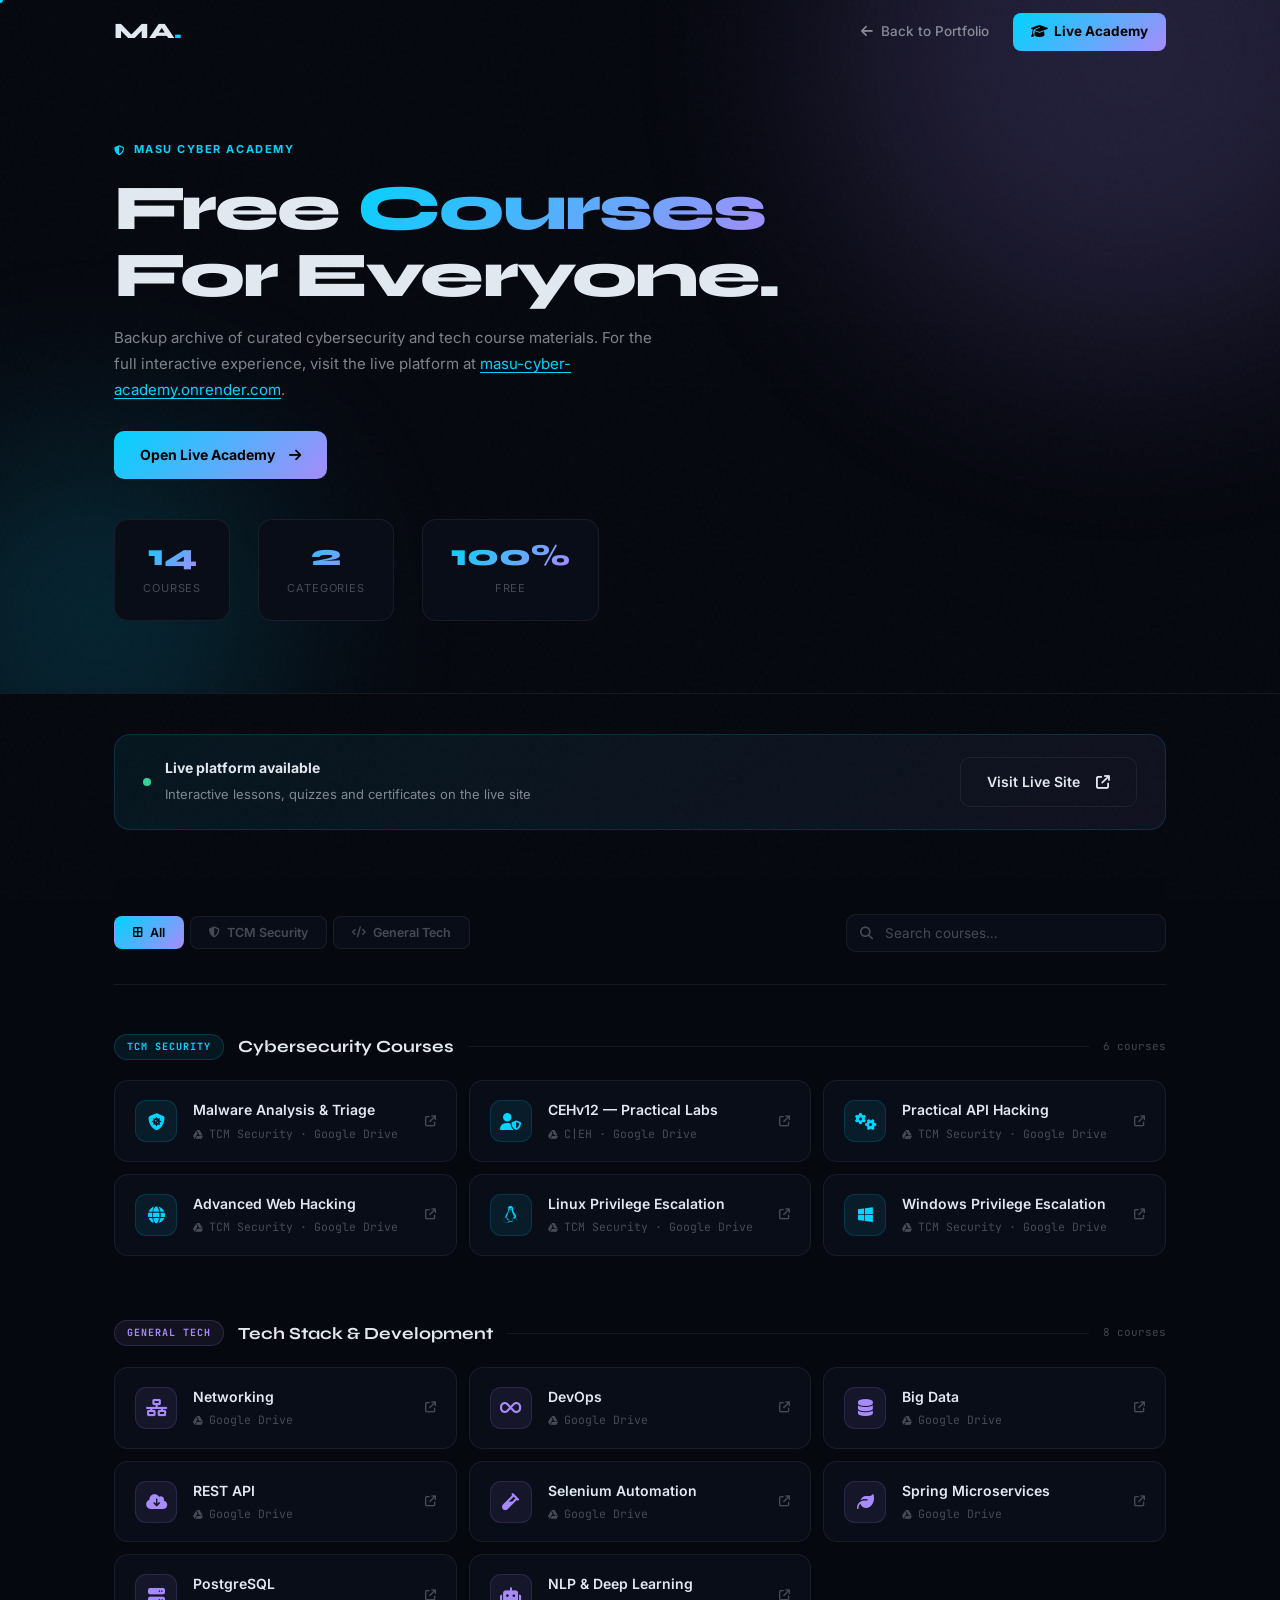
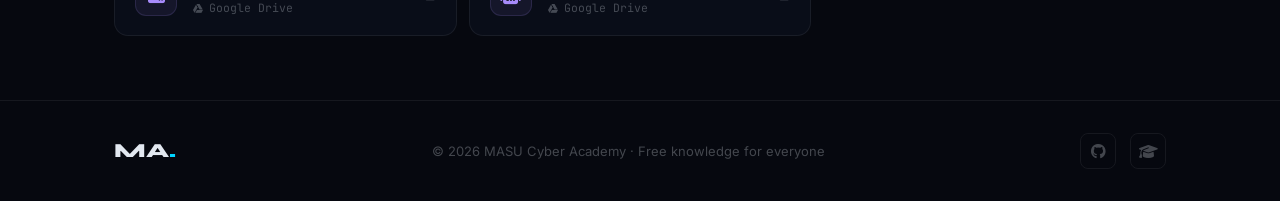
==== commit 8953dd85: "updated view of courses.html" ====
--- a/courses.html
+++ b/courses.html
@@ -1,538 +1,713 @@
 <!DOCTYPE html>
 <html lang="en">
-
 <head>
   <meta charset="UTF-8">
   <meta name="viewport" content="width=device-width, initial-scale=1.0">
-  <title>Courses — Matyas Abraham</title>
+  <title>Courses — MASU Cyber Academy</title>
   <meta name="description" content="Free cybersecurity and tech courses curated by MASU Cyber Academy. Malware analysis, privilege escalation, web hacking, networking, and more.">
   <link rel="preconnect" href="https://fonts.googleapis.com">
   <link rel="preconnect" href="https://fonts.gstatic.com" crossorigin>
-  <link href="https://fonts.googleapis.com/css2?family=Outfit:wght@300;400;500;600;700&family=Syne:wght@600;700;800&display=swap" rel="stylesheet">
+  <link href="https://fonts.googleapis.com/css2?family=Inter:wght@300;400;500;600;700&family=Syne:wght@700;800&family=JetBrains+Mono:wght@400;500;700&display=swap" rel="stylesheet">
   <link rel="stylesheet" href="https://cdnjs.cloudflare.com/ajax/libs/font-awesome/6.5.1/css/all.min.css">
   <link rel="stylesheet" href="css/style.css">
   <style>
-    /* ── Courses page extras ── */
-    .courses-hero {
-      padding: calc(var(--nav-h) + 60px) 0 60px;
+    /* ================================================
+       COURSES PAGE — v2 styles (extends style.css)
+       ================================================ */
+
+    /* ── Hero ── */
+    .ch-hero {
+      padding: calc(var(--nav-h) + 72px) 0 72px;
+      position: relative;
+      overflow: hidden;
       border-bottom: 1px solid var(--border);
     }
-
-    .courses-hero h1 {
+    .ch-hero-bg {
+      position: absolute; inset: 0;
+      pointer-events: none;
+    }
+    .ch-orb {
+      position: absolute;
+      border-radius: 50%;
+      filter: blur(110px);
+      opacity: 0.18;
+    }
+    .ch-orb-1 { width: 600px; height: 600px; background: var(--purple); top: -250px; right: -150px; }
+    .ch-orb-2 { width: 350px; height: 350px; background: var(--cyan);   bottom: -100px; left: -80px; }
+    .ch-grid {
+      position: absolute; inset: 0;
+      background-image:
+        linear-gradient(rgba(255,255,255,0.016) 1px, transparent 1px),
+        linear-gradient(90deg, rgba(255,255,255,0.016) 1px, transparent 1px);
+      background-size: 64px 64px;
+      mask-image: radial-gradient(ellipse at 60% 50%, rgba(0,0,0,0.5) 0%, transparent 70%);
+    }
+    .ch-hero-inner {
+      position: relative;
+      z-index: 1;
+      display: flex;
+      align-items: flex-end;
+      justify-content: space-between;
+      gap: 40px;
+      flex-wrap: wrap;
+    }
+    .ch-eyebrow {
+      display: inline-flex;
+      align-items: center;
+      gap: 8px;
+      font-size: 11px;
+      font-weight: 700;
+      text-transform: uppercase;
+      letter-spacing: 0.14em;
+      color: var(--cyan);
+      margin-bottom: 16px;
+    }
+    .ch-eyebrow i { font-size: 10px; }
+    .ch-hero h1 {
       font-family: 'Syne', sans-serif;
-      font-size: clamp(32px, 5vw, 56px);
+      font-size: clamp(36px, 5.5vw, 64px);
       font-weight: 800;
-      letter-spacing: -1.5px;
-      color: var(--text);
-      margin-bottom: 12px;
-    }
-
-    .courses-hero h1 span {
-      background: linear-gradient(135deg, var(--accent), var(--accent-2));
+      letter-spacing: -0.03em;
+      line-height: 1.05;
+      margin-bottom: 16px;
+    }
+    .ch-hero h1 span {
+      background: linear-gradient(135deg, var(--cyan), var(--purple));
       -webkit-background-clip: text;
+      -webkit-text-fill-color: transparent;
       background-clip: text;
+    }
+    .ch-hero p {
+      font-size: 15px;
+      color: var(--dim);
+      line-height: 1.72;
+      max-width: 540px;
+    }
+    .ch-hero p a {
+      color: var(--cyan);
+      text-decoration: underline;
+      text-underline-offset: 3px;
+    }
+    .ch-hero-cta { margin-top: 28px; }
+    .ch-stats {
+      display: flex;
+      gap: 28px;
+      flex-shrink: 0;
+      align-self: center;
+    }
+    .ch-stat {
+      text-align: center;
+      background: var(--s1);
+      border: 1px solid var(--border);
+      border-radius: 14px;
+      padding: 20px 28px;
+    }
+    .ch-stat-num {
+      display: block;
+      font-family: 'Syne', sans-serif;
+      font-size: 30px;
+      font-weight: 800;
+      background: linear-gradient(135deg, var(--cyan), var(--purple));
+      -webkit-background-clip: text;
       -webkit-text-fill-color: transparent;
-    }
-
-    .courses-hero p {
-      font-size: 15.5px;
-      color: var(--text-dim);
-      max-width: 520px;
-    }
-
-    /* ── Filter + Search bar ── */
-    .courses-toolbar {
+      background-clip: text;
+      line-height: 1;
+      margin-bottom: 4px;
+    }
+    .ch-stat-label {
+      font-size: 11px;
+      color: var(--faint);
+      text-transform: uppercase;
+      letter-spacing: 0.08em;
+    }
+
+    /* ── Toolbar ── */
+    .ch-toolbar {
       display: flex;
       align-items: center;
+      justify-content: space-between;
       gap: 16px;
-      padding: 32px 0 28px;
+      padding: 36px 0 32px;
       flex-wrap: wrap;
-    }
-
-    .filter-tabs {
-      display: flex;
-      gap: 8px;
-    }
-
-    .filter-tabs button {
-      font-family: 'DM Sans', sans-serif;
-      font-size: 13px;
+      position: sticky;
+      top: var(--nav-h);
+      z-index: 10;
+      background: var(--bg);
+      border-bottom: 1px solid var(--border);
+      margin-bottom: 48px;
+    }
+    .ch-filters {
+      display: flex;
+      gap: 6px;
+      flex-wrap: wrap;
+    }
+    .ch-filter-btn {
+      font-family: 'Inter', sans-serif;
+      font-size: 12.5px;
       font-weight: 600;
-      color: var(--text-dim);
-      background: var(--bg2);
+      color: var(--faint);
+      background: var(--s1);
       border: 1px solid var(--border);
       border-radius: 8px;
       padding: 8px 18px;
       cursor: pointer;
       transition: color 0.2s, border-color 0.2s, background 0.2s;
-    }
-
-    .filter-tabs button:hover { color: var(--text); border-color: var(--border2); }
-    .filter-tabs button.active {
-      color: var(--bg);
-      border-color: var(--accent);
-      background: var(--accent);
-    }
-
-    .search-wrap {
+      display: flex;
+      align-items: center;
+      gap: 7px;
+    }
+    .ch-filter-btn i { font-size: 11px; }
+    .ch-filter-btn:hover { color: var(--text); border-color: rgba(255,255,255,0.15); }
+    .ch-filter-btn.active {
+      color: #000;
+      background: linear-gradient(135deg, var(--cyan), var(--purple));
+      border-color: transparent;
+    }
+    .ch-search {
       position: relative;
       flex: 1;
-      max-width: 340px;
-      margin-left: auto;
-    }
-
-    .search-wrap i {
+      max-width: 320px;
+    }
+    .ch-search i {
       position: absolute;
-      left: 14px;
-      top: 50%;
+      left: 14px; top: 50%;
       transform: translateY(-50%);
-      color: var(--text-faint);
+      color: var(--faint);
       font-size: 13px;
-    }
-
-    .search-wrap input {
+      pointer-events: none;
+    }
+    .ch-search input {
       width: 100%;
-      background: var(--bg2);
+      background: var(--s1);
       border: 1px solid var(--border);
-      border-radius: 8px;
-      padding: 10px 14px 10px 38px;
+      border-radius: 10px;
+      padding: 10px 40px 10px 38px;
+      font-family: 'Inter', sans-serif;
       font-size: 13.5px;
-      font-family: 'DM Sans', sans-serif;
       color: var(--text);
-      transition: border-color 0.2s;
-    }
-
-    .search-wrap input::placeholder { color: var(--text-faint); }
-    .search-wrap input:focus { outline: none; border-color: var(--accent); }
-
-    .search-count {
+      outline: none;
+      transition: border-color 0.2s, box-shadow 0.2s;
+    }
+    .ch-search input::placeholder { color: var(--faint); }
+    .ch-search input:focus {
+      border-color: var(--border-h);
+      box-shadow: 0 0 0 3px rgba(0,212,255,0.07);
+    }
+    .ch-search-count {
       position: absolute;
-      right: 12px;
-      top: 50%;
+      right: 12px; top: 50%;
       transform: translateY(-50%);
       font-size: 11px;
-      color: var(--text-faint);
-    }
-
-    /* ── Course section ── */
-    .course-section {
-      margin-bottom: 64px;
-    }
-
-    .course-section-header {
+      font-family: 'JetBrains Mono', monospace;
+      color: var(--faint);
+    }
+
+    /* ── Course Section ── */
+    .ch-section { margin-bottom: 64px; }
+    .ch-section-head {
       display: flex;
       align-items: center;
       gap: 14px;
-      margin-bottom: 24px;
-    }
-
-    .course-section-header .badge {
-      font-size: 11px;
+      margin-bottom: 20px;
+    }
+    .ch-section-badge {
+      font-family: 'JetBrains Mono', monospace;
+      font-size: 10px;
       font-weight: 700;
-      color: var(--accent);
-      background: var(--accent-dim);
-      border: 1px solid var(--accent);
-      padding: 3px 10px;
-      border-radius: 5px;
       text-transform: uppercase;
-      letter-spacing: 0.8px;
+      letter-spacing: 0.1em;
+      padding: 4px 12px;
+      border-radius: 999px;
       flex-shrink: 0;
     }
-
-    .course-section-header h2 {
+    .ch-section-badge.tcm    { color: var(--cyan);   background: rgba(0,212,255,0.08);   border: 1px solid rgba(0,212,255,0.18); }
+    .ch-section-badge.gen    { color: var(--purple);  background: rgba(167,139,250,0.08); border: 1px solid rgba(167,139,250,0.18); }
+    .ch-section-head h2 {
       font-family: 'Syne', sans-serif;
-      font-size: 18px;
+      font-size: 17px;
       font-weight: 700;
-      color: var(--text);
-      letter-spacing: -0.3px;
-    }
-
-    .course-section-header .divider {
+    }
+    .ch-section-div {
       flex: 1;
       height: 1px;
       background: var(--border);
     }
-
-    .course-section-header .count {
-      font-size: 12px;
-      color: var(--text-faint);
+    .ch-section-count {
+      font-family: 'JetBrains Mono', monospace;
+      font-size: 11px;
+      color: var(--faint);
       flex-shrink: 0;
     }
 
-    /* ── Course grid ── */
-    .course-grid {
+    /* ── Course Grid ── */
+    .ch-grid-cards {
       display: grid;
-      grid-template-columns: repeat(auto-fill, minmax(280px, 1fr));
-      gap: 14px;
-    }
-
-    .course-card {
+      grid-template-columns: repeat(auto-fill, minmax(290px, 1fr));
+      gap: 12px;
+    }
+
+    /* ── Course Card ── */
+    .cc {
       display: flex;
       align-items: center;
       gap: 16px;
-      background: var(--bg2);
+      background: var(--s1);
       border: 1px solid var(--border);
-      border-radius: var(--radius);
+      border-radius: 14px;
       padding: 18px 20px;
-      transition: border-color 0.2s, transform 0.2s, box-shadow 0.2s;
-      cursor: pointer;
-    }
-
-    .course-card:hover {
-      border-color: var(--border2);
-      transform: translateY(-2px);
-      box-shadow: 0 12px 28px rgba(0,0,0,0.3);
-    }
-
-    .course-card.hidden { display: none; }
+      text-decoration: none;
+      color: inherit;
+      transition: border-color 0.22s, transform 0.22s, box-shadow 0.22s;
+      position: relative;
+      overflow: hidden;
+    }
+    .cc::before {
+      content: '';
+      position: absolute;
+      inset: 0;
+      background: linear-gradient(135deg, rgba(0,212,255,0.03), transparent 60%);
+      opacity: 0;
+      transition: opacity 0.22s;
+    }
+    .cc:hover {
+      border-color: var(--border-h);
+      transform: translateY(-3px);
+      box-shadow: 0 16px 40px rgba(0,0,0,0.45);
+    }
+    .cc:hover::before { opacity: 1; }
+    .cc.hidden { display: none; }
 
     .cc-icon {
-      width: 40px;
-      height: 40px;
-      background: var(--accent-dim);
-      border-radius: 10px;
+      width: 42px; height: 42px;
+      border-radius: 11px;
       display: flex;
       align-items: center;
       justify-content: center;
-      font-size: 16px;
-      color: var(--accent);
+      font-size: 17px;
       flex-shrink: 0;
-    }
-
-    .cc-info {
+      position: relative;
+      z-index: 1;
+    }
+    .cc-icon.tcm { background: rgba(0,212,255,0.08); border: 1px solid rgba(0,212,255,0.14); color: var(--cyan); }
+    .cc-icon.gen { background: rgba(167,139,250,0.08); border: 1px solid rgba(167,139,250,0.14); color: var(--purple); }
+
+    .cc-body {
       flex: 1;
       min-width: 0;
-    }
-
-    .cc-info .cc-title {
+      position: relative;
+      z-index: 1;
+    }
+    .cc-title {
       display: block;
       font-size: 14px;
       font-weight: 600;
       color: var(--text);
-      margin-bottom: 4px;
+      margin-bottom: 3px;
       white-space: nowrap;
       overflow: hidden;
       text-overflow: ellipsis;
     }
-
-    .cc-info .cc-meta {
-      display: block;
-      font-size: 12px;
-      color: var(--text-faint);
-    }
+    .cc-meta {
+      display: flex;
+      align-items: center;
+      gap: 6px;
+      font-size: 11.5px;
+      color: var(--faint);
+      font-family: 'JetBrains Mono', monospace;
+    }
+    .cc-meta i { font-size: 10px; }
 
     .cc-arrow {
       font-size: 11px;
-      color: var(--text-faint);
+      color: var(--faint);
       flex-shrink: 0;
       transition: color 0.2s, transform 0.2s;
-    }
-
-    .course-card:hover .cc-arrow {
-      color: var(--accent);
+      position: relative;
+      z-index: 1;
+    }
+    .cc:hover .cc-arrow {
+      color: var(--cyan);
       transform: translate(2px, -2px);
     }
 
     /* ── No results ── */
-    .no-results {
+    .ch-no-results {
       text-align: center;
-      padding: 80px 0;
-      color: var(--text-faint);
-    }
-
-    .no-results i { font-size: 32px; margin-bottom: 16px; display: block; }
-    .no-results p { font-size: 15px; }
-
+      padding: 80px 24px;
+      display: none;
+    }
+    .ch-no-results i { font-size: 36px; color: var(--faint); margin-bottom: 16px; display: block; }
+    .ch-no-results p { font-size: 15px; color: var(--dim); }
+    .ch-no-results span { color: var(--cyan); }
+
+    /* ── Live banner ── */
+    .ch-live-banner {
+      background: linear-gradient(135deg, rgba(0,212,255,0.07), rgba(167,139,250,0.07));
+      border: 1px solid rgba(0,212,255,0.15);
+      border-radius: 16px;
+      padding: 22px 28px;
+      display: flex;
+      align-items: center;
+      justify-content: space-between;
+      gap: 20px;
+      margin-bottom: 48px;
+      flex-wrap: wrap;
+    }
+    .ch-live-left { display: flex; align-items: center; gap: 14px; }
+    .ch-live-dot {
+      width: 8px; height: 8px;
+      background: var(--green);
+      border-radius: 50%;
+      animation: pulse 2s infinite;
+      flex-shrink: 0;
+    }
+    .ch-live-text strong { display: block; font-size: 14px; font-weight: 700; margin-bottom: 2px; }
+    .ch-live-text span { font-size: 13px; color: var(--dim); }
+
+    /* ── Responsive ── */
+    @media (max-width: 768px) {
+      .ch-stats { display: none; }
+      .ch-toolbar { position: static; }
+      .ch-grid-cards { grid-template-columns: 1fr; }
+    }
     @media (max-width: 600px) {
-      .courses-toolbar { flex-direction: row; align-items: center; gap: 12px; }
-      .filter-tabs { overflow-x: auto; -webkit-overflow-scrolling: touch; gap: 8px; }
-      .filter-tabs button { white-space: nowrap; }
-      .search-wrap { max-width: 220px; margin-left: auto; }
-      .course-grid { grid-template-columns: 1fr; }
+      .ch-filters { gap: 6px; overflow-x: auto; flex-wrap: nowrap; padding-bottom: 4px; }
+      .ch-filter-btn { white-space: nowrap; }
+      .ch-search { max-width: 100%; }
+      .ch-toolbar { flex-direction: column; align-items: stretch; }
     }
   </style>
 </head>
-
 <body>
+
+  <!-- CURSOR -->
   <div class="cursor-dot"></div>
   <div class="cursor-outline"></div>
 
   <!-- NAV -->
   <nav id="navbar">
     <div class="nav-inner">
-      <a href="index.html" class="nav-logo">MA</a>
+      <a href="index.html" class="nav-logo">MA<span class="nav-logo-dot">.</span></a>
       <div class="nav-links">
-        <a href="index.html"><i class="fas fa-arrow-left"></i> Back to Portfolio</a>
+        <a href="index.html"><i class="fas fa-arrow-left"></i> &nbsp;Back to Portfolio</a>
+        <a href="https://masu-cyber-academy.onrender.com/" target="_blank" rel="noopener" class="nav-cta">
+          <i class="fas fa-graduation-cap"></i> &nbsp;Live Academy
+        </a>
       </div>
-      <button class="nav-toggle" id="navToggle" aria-label="Toggle menu">
-        <i class="fas fa-bars"></i>
-      </button>
+      <button class="nav-toggle" id="navToggle"><i class="fas fa-bars"></i></button>
     </div>
   </nav>
 
   <!-- HERO -->
-  <div class="courses-hero">
-    <div class="container">
-      <p class="section-label">MASU Cyber Academy</p>
-      <h1>Free <span>Courses</span></h1>
-      <p>This page is a backup archive of course videos and materials. The primary, live MASU Cyber Academy platform is hosted at <a href="https://masu-cyber-academy.onrender.com/" target="_blank" rel="noopener">masu-cyber-academy.onrender.com</a> — visit the live site for the full platform and interactive lessons.</p>
-      <p style="margin-top:12px;"><a href="https://masu-cyber-academy.onrender.com/" class="btn-primary" target="_blank" rel="noopener">Open Live MASU Academy</a></p>
+  <section class="ch-hero">
+    <div class="ch-hero-bg">
+      <div class="ch-orb ch-orb-1"></div>
+      <div class="ch-orb ch-orb-2"></div>
+      <div class="ch-grid"></div>
     </div>
-  </div>
-
-  <!-- TOOLBAR -->
-  <div class="container">
-    <div class="courses-toolbar">
-      <div class="filter-tabs">
-        <button class="active" data-filter="all">All</button>
-        <button data-filter="tcm">TCM Security</button>
-        <button data-filter="general">General Tech</button>
+    <div class="container ch-hero-inner">
+      <div>
+        <div class="ch-eyebrow"><i class="fas fa-shield-halved"></i> MASU Cyber Academy</div>
+        <h1>Free <span>Courses</span><br>For Everyone.</h1>
+        <p>
+          Backup archive of curated cybersecurity and tech course materials.
+          For the full interactive experience, visit the live platform at
+          <a href="https://masu-cyber-academy.onrender.com/" target="_blank" rel="noopener">masu-cyber-academy.onrender.com</a>.
+        </p>
+        <div class="ch-hero-cta">
+          <a href="https://masu-cyber-academy.onrender.com/" target="_blank" rel="noopener" class="btn-grad">
+            Open Live Academy &nbsp;<i class="fas fa-arrow-right"></i>
+          </a>
+        </div>
       </div>
-      <div class="search-wrap">
-        <i class="fas fa-search"></i>
-        <input type="text" id="courseSearch" placeholder="Search courses…" autocomplete="off">
-        <span class="search-count" id="search-count"></span>
+      <div class="ch-stats">
+        <div class="ch-stat">
+          <span class="ch-stat-num">14</span>
+          <span class="ch-stat-label">Courses</span>
+        </div>
+        <div class="ch-stat">
+          <span class="ch-stat-num">2</span>
+          <span class="ch-stat-label">Categories</span>
+        </div>
+        <div class="ch-stat">
+          <span class="ch-stat-num">100%</span>
+          <span class="ch-stat-label">Free</span>
+        </div>
       </div>
     </div>
-  </div>
-
-  <!-- COURSES -->
-  <main class="container" id="courses-main">
-
-    <!-- TCM SECURITY -->
-    <section class="course-section" data-section="tcm">
-      <div class="course-section-header">
-        <span class="badge">TCM Security</span>
-        <h2>Cybersecurity Courses</h2>
-        <div class="divider"></div>
-        <span class="count">6 courses</span>
+  </section>
+
+  <!-- MAIN -->
+  <main>
+    <div class="container">
+
+      <!-- LIVE BANNER -->
+      <div class="ch-live-banner" style="margin-top:40px;">
+        <div class="ch-live-left">
+          <div class="ch-live-dot"></div>
+          <div class="ch-live-text">
+            <strong>Live platform available</strong>
+            <span>Interactive lessons, quizzes and certificates on the live site</span>
+          </div>
+        </div>
+        <a href="https://masu-cyber-academy.onrender.com/" target="_blank" rel="noopener" class="btn-ghost" style="flex-shrink:0;">
+          Visit Live Site &nbsp;<i class="fas fa-arrow-up-right-from-square"></i>
+        </a>
       </div>
-      <div class="course-grid">
-
-        <a href="https://drive.google.com/drive/folders/1D1_nqmhbCg082WvqJL3mKM_rqiOf-T-C"
-          class="course-card" data-name="malware analysis triage tcm" target="_blank" rel="noopener">
-          <div class="cc-icon"><i class="fas fa-shield-virus"></i></div>
-          <div class="cc-info">
-            <span class="cc-title">Malware Analysis & Triage</span>
-            <span class="cc-meta">TCM Security · Google Drive</span>
-          </div>
-          <i class="fas fa-arrow-up-right-from-square cc-arrow"></i>
-        </a>
-
-        <a href="https://drive.google.com/drive/u/0/mobile/folders/1bpv8NGkD4JyvR2BKHv5yeI5cOG9KAkRH"
-          class="course-card" data-name="ceh certified ethical hacker practical labs" target="_blank" rel="noopener">
-          <div class="cc-icon"><i class="fas fa-user-shield"></i></div>
-          <div class="cc-info">
-            <span class="cc-title">CEHv12 — Practical Labs</span>
-            <span class="cc-meta">C|EH · Google Drive</span>
-          </div>
-          <i class="fas fa-arrow-up-right-from-square cc-arrow"></i>
-        </a>
-
-        <a href="https://drive.google.com/drive/u/0/mobile/folders/1ghcMWrnp1f9d5K2uFfnX3XYIkwN8nH_Y"
-          class="course-card" data-name="api hacking practical tcm" target="_blank" rel="noopener">
-          <div class="cc-icon"><i class="fas fa-gears"></i></div>
-          <div class="cc-info">
-            <span class="cc-title">Practical API Hacking</span>
-            <span class="cc-meta">TCM Security · Google Drive</span>
-          </div>
-          <i class="fas fa-arrow-up-right-from-square cc-arrow"></i>
-        </a>
-
-        <a href="https://drive.google.com/drive/u/0/mobile/folders/1WP612lTEeST8OozhD9Wakz9XwCYpezPc"
-          class="course-card" data-name="web hacking advanced tcm burp suite" target="_blank" rel="noopener">
-          <div class="cc-icon"><i class="fas fa-globe"></i></div>
-          <div class="cc-info">
-            <span class="cc-title">Advanced Web Hacking</span>
-            <span class="cc-meta">TCM Security · Google Drive</span>
-          </div>
-          <i class="fas fa-arrow-up-right-from-square cc-arrow"></i>
-        </a>
-
-        <a href="https://drive.google.com/drive/u/0/mobile/folders/19XoTMjl7rolIwT4QdJ6sUnfs8Mn9Gg6p"
-          class="course-card" data-name="linux privilege escalation privesc tcm" target="_blank" rel="noopener">
-          <div class="cc-icon"><i class="fab fa-linux"></i></div>
-          <div class="cc-info">
-            <span class="cc-title">Linux Privilege Escalation</span>
-            <span class="cc-meta">TCM Security · Google Drive</span>
-          </div>
-          <i class="fas fa-arrow-up-right-from-square cc-arrow"></i>
-        </a>
-
-        <a href="https://drive.google.com/drive/u/0/mobile/folders/1bB34nOV74dkhDVYvhFgdgKjaHoTa0RPz"
-          class="course-card" data-name="windows privilege escalation privesc tcm" target="_blank" rel="noopener">
-          <div class="cc-icon"><i class="fab fa-windows"></i></div>
-          <div class="cc-info">
-            <span class="cc-title">Windows Privilege Escalation</span>
-            <span class="cc-meta">TCM Security · Google Drive</span>
-          </div>
-          <i class="fas fa-arrow-up-right-from-square cc-arrow"></i>
-        </a>
-
+
+      <!-- TOOLBAR -->
+      <div class="ch-toolbar">
+        <div class="ch-filters">
+          <button class="ch-filter-btn active" data-filter="all">
+            <i class="fas fa-border-all"></i> All
+          </button>
+          <button class="ch-filter-btn" data-filter="tcm">
+            <i class="fas fa-shield-halved"></i> TCM Security
+          </button>
+          <button class="ch-filter-btn" data-filter="gen">
+            <i class="fas fa-code"></i> General Tech
+          </button>
+        </div>
+        <div class="ch-search">
+          <i class="fas fa-search"></i>
+          <input type="text" id="courseSearch" placeholder="Search courses…" autocomplete="off" spellcheck="false">
+          <span class="ch-search-count" id="searchCount"></span>
+        </div>
       </div>
-    </section>
-
-    <!-- GENERAL TECH -->
-    <section class="course-section" data-section="general">
-      <div class="course-section-header">
-        <span class="badge">General Tech</span>
-        <h2>Tech Stack & Development</h2>
-        <div class="divider"></div>
-        <span class="count">8 courses</span>
+
+      <!-- TCM SECURITY -->
+      <section class="ch-section" id="sec-tcm">
+        <div class="ch-section-head">
+          <span class="ch-section-badge tcm">TCM Security</span>
+          <h2>Cybersecurity Courses</h2>
+          <div class="ch-section-div"></div>
+          <span class="ch-section-count">6 courses</span>
+        </div>
+        <div class="ch-grid-cards">
+
+          <a href="https://drive.google.com/drive/folders/1D1_nqmhbCg082WvqJL3mKM_rqiOf-T-C"
+             class="cc" data-cat="tcm" data-name="malware analysis triage tcm" target="_blank" rel="noopener">
+            <div class="cc-icon tcm"><i class="fas fa-shield-virus"></i></div>
+            <div class="cc-body">
+              <span class="cc-title">Malware Analysis &amp; Triage</span>
+              <div class="cc-meta"><i class="fab fa-google-drive"></i> TCM Security · Google Drive</div>
+            </div>
+            <i class="fas fa-arrow-up-right-from-square cc-arrow"></i>
+          </a>
+
+          <a href="https://drive.google.com/drive/u/0/mobile/folders/1bpv8NGkD4JyvR2BKHv5yeI5cOG9KAkRH"
+             class="cc" data-cat="tcm" data-name="ceh certified ethical hacker practical labs" target="_blank" rel="noopener">
+            <div class="cc-icon tcm"><i class="fas fa-user-shield"></i></div>
+            <div class="cc-body">
+              <span class="cc-title">CEHv12 — Practical Labs</span>
+              <div class="cc-meta"><i class="fab fa-google-drive"></i> C|EH · Google Drive</div>
+            </div>
+            <i class="fas fa-arrow-up-right-from-square cc-arrow"></i>
+          </a>
+
+          <a href="https://drive.google.com/drive/u/0/mobile/folders/1ghcMWrnp1f9d5K2uFfnX3XYIkwN8nH_Y"
+             class="cc" data-cat="tcm" data-name="api hacking practical tcm" target="_blank" rel="noopener">
+            <div class="cc-icon tcm"><i class="fas fa-gears"></i></div>
+            <div class="cc-body">
+              <span class="cc-title">Practical API Hacking</span>
+              <div class="cc-meta"><i class="fab fa-google-drive"></i> TCM Security · Google Drive</div>
+            </div>
+            <i class="fas fa-arrow-up-right-from-square cc-arrow"></i>
+          </a>
+
+          <a href="https://drive.google.com/drive/u/0/mobile/folders/1WP612lTEeST8OozhD9Wakz9XwCYpezPc"
+             class="cc" data-cat="tcm" data-name="web hacking advanced tcm burp suite" target="_blank" rel="noopener">
+            <div class="cc-icon tcm"><i class="fas fa-globe"></i></div>
+            <div class="cc-body">
+              <span class="cc-title">Advanced Web Hacking</span>
+              <div class="cc-meta"><i class="fab fa-google-drive"></i> TCM Security · Google Drive</div>
+            </div>
+            <i class="fas fa-arrow-up-right-from-square cc-arrow"></i>
+          </a>
+
+          <a href="https://drive.google.com/drive/u/0/mobile/folders/19XoTMjl7rolIwT4QdJ6sUnfs8Mn9Gg6p"
+             class="cc" data-cat="tcm" data-name="linux privilege escalation privesc tcm" target="_blank" rel="noopener">
+            <div class="cc-icon tcm"><i class="fab fa-linux"></i></div>
+            <div class="cc-body">
+              <span class="cc-title">Linux Privilege Escalation</span>
+              <div class="cc-meta"><i class="fab fa-google-drive"></i> TCM Security · Google Drive</div>
+            </div>
+            <i class="fas fa-arrow-up-right-from-square cc-arrow"></i>
+          </a>
+
+          <a href="https://drive.google.com/drive/u/0/mobile/folders/1bB34nOV74dkhDVYvhFgdgKjaHoTa0RPz"
+             class="cc" data-cat="tcm" data-name="windows privilege escalation privesc tcm" target="_blank" rel="noopener">
+            <div class="cc-icon tcm"><i class="fab fa-windows"></i></div>
+            <div class="cc-body">
+              <span class="cc-title">Windows Privilege Escalation</span>
+              <div class="cc-meta"><i class="fab fa-google-drive"></i> TCM Security · Google Drive</div>
+            </div>
+            <i class="fas fa-arrow-up-right-from-square cc-arrow"></i>
+          </a>
+
+        </div>
+      </section>
+
+      <!-- GENERAL TECH -->
+      <section class="ch-section" id="sec-gen">
+        <div class="ch-section-head">
+          <span class="ch-section-badge gen">General Tech</span>
+          <h2>Tech Stack &amp; Development</h2>
+          <div class="ch-section-div"></div>
+          <span class="ch-section-count">8 courses</span>
+        </div>
+        <div class="ch-grid-cards">
+
+          <a href="https://drive.google.com/folderview?id=15JEoEUqzmJ6q06TjJeJr0bgK5UMXD2CG"
+             class="cc" data-cat="gen" data-name="networking cisco tcp ip" target="_blank" rel="noopener">
+            <div class="cc-icon gen"><i class="fas fa-network-wired"></i></div>
+            <div class="cc-body">
+              <span class="cc-title">Networking</span>
+              <div class="cc-meta"><i class="fab fa-google-drive"></i> Google Drive</div>
+            </div>
+            <i class="fas fa-arrow-up-right-from-square cc-arrow"></i>
+          </a>
+
+          <a href="https://drive.google.com/folderview?id=1NutVlzffKdfaNxa07evP86xq16z3cJEp"
+             class="cc" data-cat="gen" data-name="devops docker kubernetes cicd pipeline" target="_blank" rel="noopener">
+            <div class="cc-icon gen"><i class="fas fa-infinity"></i></div>
+            <div class="cc-body">
+              <span class="cc-title">DevOps</span>
+              <div class="cc-meta"><i class="fab fa-google-drive"></i> Google Drive</div>
+            </div>
+            <i class="fas fa-arrow-up-right-from-square cc-arrow"></i>
+          </a>
+
+          <a href="https://drive.google.com/folderview?id=1q4xdAL9vr1_qDEzEOF52oSBU8Q902ex-"
+             class="cc" data-cat="gen" data-name="big data hadoop spark analytics" target="_blank" rel="noopener">
+            <div class="cc-icon gen"><i class="fas fa-database"></i></div>
+            <div class="cc-body">
+              <span class="cc-title">Big Data</span>
+              <div class="cc-meta"><i class="fab fa-google-drive"></i> Google Drive</div>
+            </div>
+            <i class="fas fa-arrow-up-right-from-square cc-arrow"></i>
+          </a>
+
+          <a href="https://drive.google.com/folderview?id=1GSM4Ws9FLrQm5vFIbKoZLSAaqBQ3VGu9"
+             class="cc" data-cat="gen" data-name="rest api http json backend" target="_blank" rel="noopener">
+            <div class="cc-icon gen"><i class="fas fa-cloud-arrow-down"></i></div>
+            <div class="cc-body">
+              <span class="cc-title">REST API</span>
+              <div class="cc-meta"><i class="fab fa-google-drive"></i> Google Drive</div>
+            </div>
+            <i class="fas fa-arrow-up-right-from-square cc-arrow"></i>
+          </a>
+
+          <a href="https://drive.google.com/folderview?id=1OAN-zlN0ONEQCgsoKZJYkQsRM6H6MkM_"
+             class="cc" data-cat="gen" data-name="selenium automation testing browser" target="_blank" rel="noopener">
+            <div class="cc-icon gen"><i class="fas fa-vial"></i></div>
+            <div class="cc-body">
+              <span class="cc-title">Selenium Automation</span>
+              <div class="cc-meta"><i class="fab fa-google-drive"></i> Google Drive</div>
+            </div>
+            <i class="fas fa-arrow-up-right-from-square cc-arrow"></i>
+          </a>
+
+          <a href="https://drive.google.com/folderview?id=1-Teu-m-2jHdQ2H0ROvCDo0QDC_BLmNY1"
+             class="cc" data-cat="gen" data-name="spring microservices java backend" target="_blank" rel="noopener">
+            <div class="cc-icon gen"><i class="fas fa-leaf"></i></div>
+            <div class="cc-body">
+              <span class="cc-title">Spring Microservices</span>
+              <div class="cc-meta"><i class="fab fa-google-drive"></i> Google Drive</div>
+            </div>
+            <i class="fas fa-arrow-up-right-from-square cc-arrow"></i>
+          </a>
+
+          <a href="https://drive.google.com/folderview?id=18VSbzV8mhPMDCCftqZ3Qm29JaAVfqYkC"
+             class="cc" data-cat="gen" data-name="postgresql database sql" target="_blank" rel="noopener">
+            <div class="cc-icon gen"><i class="fas fa-server"></i></div>
+            <div class="cc-body">
+              <span class="cc-title">PostgreSQL</span>
+              <div class="cc-meta"><i class="fab fa-google-drive"></i> Google Drive</div>
+            </div>
+            <i class="fas fa-arrow-up-right-from-square cc-arrow"></i>
+          </a>
+
+          <a href="https://drive.google.com/folderview?id=1CfS2BA74wtmBJIIsyUFaNU1X9uMlF-Dk"
+             class="cc" data-cat="gen" data-name="nlp deep learning ai machine learning" target="_blank" rel="noopener">
+            <div class="cc-icon gen"><i class="fas fa-robot"></i></div>
+            <div class="cc-body">
+              <span class="cc-title">NLP &amp; Deep Learning</span>
+              <div class="cc-meta"><i class="fab fa-google-drive"></i> Google Drive</div>
+            </div>
+            <i class="fas fa-arrow-up-right-from-square cc-arrow"></i>
+          </a>
+
+        </div>
+      </section>
+
+      <!-- NO RESULTS -->
+      <div class="ch-no-results" id="noResults">
+        <i class="fas fa-magnifying-glass"></i>
+        <p>No courses match "<span id="noResultsTerm"></span>"</p>
       </div>
-      <div class="course-grid">
-
-        <a href="https://drive.google.com/folderview?id=15JEoEUqzmJ6q06TjJeJr0bgK5UMXD2CG"
-          class="course-card" data-name="networking cisco tcp ip" target="_blank" rel="noopener">
-          <div class="cc-icon"><i class="fas fa-network-wired"></i></div>
-          <div class="cc-info">
-            <span class="cc-title">Networking</span>
-            <span class="cc-meta">Google Drive</span>
-          </div>
-          <i class="fas fa-arrow-up-right-from-square cc-arrow"></i>
-        </a>
-
-        <a href="https://drive.google.com/folderview?id=1NutVlzffKdfaNxa07evP86xq16z3cJEp"
-          class="course-card" data-name="devops docker kubernetes cicd pipeline" target="_blank" rel="noopener">
-          <div class="cc-icon"><i class="fas fa-infinity"></i></div>
-          <div class="cc-info">
-            <span class="cc-title">DevOps</span>
-            <span class="cc-meta">Google Drive</span>
-          </div>
-          <i class="fas fa-arrow-up-right-from-square cc-arrow"></i>
-        </a>
-
-        <a href="https://drive.google.com/folderview?id=1q4xdAL9vr1_qDEzEOF52oSBU8Q902ex-"
-          class="course-card" data-name="big data hadoop spark analytics" target="_blank" rel="noopener">
-          <div class="cc-icon"><i class="fas fa-database"></i></div>
-          <div class="cc-info">
-            <span class="cc-title">Big Data</span>
-            <span class="cc-meta">Google Drive</span>
-          </div>
-          <i class="fas fa-arrow-up-right-from-square cc-arrow"></i>
-        </a>
-
-        <a href="https://drive.google.com/folderview?id=1GSM4Ws9FLrQm5vFIbKoZLSAaqBQ3VGu9"
-          class="course-card" data-name="rest api http json backend" target="_blank" rel="noopener">
-          <div class="cc-icon"><i class="fas fa-cloud-arrow-down"></i></div>
-          <div class="cc-info">
-            <span class="cc-title">REST API</span>
-            <span class="cc-meta">Google Drive</span>
-          </div>
-          <i class="fas fa-arrow-up-right-from-square cc-arrow"></i>
-        </a>
-
-        <a href="https://drive.google.com/folderview?id=1OAN-zlN0ONEQCgsoKZJYkQsRM6H6MkM_"
-          class="course-card" data-name="selenium automation testing browser" target="_blank" rel="noopener">
-          <div class="cc-icon"><i class="fas fa-vial"></i></div>
-          <div class="cc-info">
-            <span class="cc-title">Selenium Automation</span>
-            <span class="cc-meta">Google Drive</span>
-          </div>
-          <i class="fas fa-arrow-up-right-from-square cc-arrow"></i>
-        </a>
-
-        <a href="https://drive.google.com/folderview?id=1-Teu-m-2jHdQ2H0ROvCDo0QDC_BLmNY1"
-          class="course-card" data-name="spring microservices java backend" target="_blank" rel="noopener">
-          <div class="cc-icon"><i class="fas fa-leaf"></i></div>
-          <div class="cc-info">
-            <span class="cc-title">Spring Microservices</span>
-            <span class="cc-meta">Google Drive</span>
-          </div>
-          <i class="fas fa-arrow-up-right-from-square cc-arrow"></i>
-        </a>
-
-        <a href="https://drive.google.com/folderview?id=18VSbzV8mhPMDCCftqZ3Qm29JaAVfqYkC"
-          class="course-card" data-name="postgresql database sql" target="_blank" rel="noopener">
-          <div class="cc-icon"><i class="fas fa-server"></i></div>
-          <div class="cc-info">
-            <span class="cc-title">PostgreSQL</span>
-            <span class="cc-meta">Google Drive</span>
-          </div>
-          <i class="fas fa-arrow-up-right-from-square cc-arrow"></i>
-        </a>
-
-        <a href="https://drive.google.com/folderview?id=1CfS2BA74wtmBJIIsyUFaNU1X9uMlF-Dk"
-          class="course-card" data-name="nlp deep learning ai machine learning" target="_blank" rel="noopener">
-          <div class="cc-icon"><i class="fas fa-robot"></i></div>
-          <div class="cc-info">
-            <span class="cc-title">NLP & Deep Learning</span>
-            <span class="cc-meta">Google Drive</span>
-          </div>
-          <i class="fas fa-arrow-up-right-from-square cc-arrow"></i>
-        </a>
-
-      </div>
-    </section>
-
-    <div id="no-results" class="no-results" style="display:none;">
-      <i class="fas fa-circle-xmark"></i>
-      <p>No courses found for "<span id="no-results-term"></span>"</p>
+
     </div>
-
   </main>
 
   <!-- FOOTER -->
   <footer>
-    <div class="container footer-inner">
-      <p>© 2026 MASU Cyber Academy · Free knowledge for everyone</p>
-      <div class="footer-links">
-        <a href="https://github.com/Maty156" target="_blank" rel="noopener" aria-label="GitHub"><i class="fab fa-github"></i></a>
+    <div class="container foot-inner">
+      <div class="foot-logo">MA<span>.</span></div>
+      <p class="foot-copy">© 2026 MASU Cyber Academy · Free knowledge for everyone</p>
+      <div class="foot-socials">
+        <a href="https://github.com/Maty156" target="_blank" aria-label="GitHub"><i class="fab fa-github"></i></a>
+        <a href="https://masu-cyber-academy.onrender.com/" target="_blank" aria-label="Academy"><i class="fas fa-graduation-cap"></i></a>
       </div>
     </div>
   </footer>
 
+  <script src="js/script.js"></script>
   <script>
-    // --- CUSTOM CURSOR ---
-    const cursorDot = document.querySelector(".cursor-dot");
-    const cursorOutline = document.querySelector(".cursor-outline");
-
-    window.addEventListener("mousemove", (e) => {
-      const posX = e.clientX;
-      const posY = e.clientY;
-      cursorDot.style.left = `${posX}px`;
-      cursorDot.style.top = `${posY}px`;
-      cursorOutline.animate({
-        left: `${posX}px`,
-        top: `${posY}px`
-      }, { duration: 500, fill: "forwards" });
-    });
-
-    const interactables = document.querySelectorAll("a, button, input");
-    interactables.forEach(el => {
-      el.addEventListener("mouseenter", () => {
-        cursorOutline.style.transform = "translate(-50%, -50%) scale(1.5)";
-        cursorOutline.style.backgroundColor = "rgba(0, 242, 255, 0.1)";
+    /* ── Filter + Search ── */
+    const filterBtns  = document.querySelectorAll('.ch-filter-btn');
+    const searchInput = document.getElementById('courseSearch');
+    const searchCount = document.getElementById('searchCount');
+    const noResults   = document.getElementById('noResults');
+    const noResultsTerm = document.getElementById('noResultsTerm');
+
+    function applyFilters() {
+      const q      = searchInput.value.trim().toLowerCase();
+      const active = document.querySelector('.ch-filter-btn.active').dataset.filter;
+      const cards  = document.querySelectorAll('.cc');
+      const secs   = { tcm: document.getElementById('sec-tcm'), gen: document.getElementById('sec-gen') };
+
+      let total = 0;
+
+      cards.forEach(card => {
+        const cat    = card.dataset.cat;
+        const name   = (card.dataset.name + ' ' + card.querySelector('.cc-title').textContent).toLowerCase();
+        const catOk  = active === 'all' || active === cat;
+        const searchOk = !q || name.includes(q);
+        const show   = catOk && searchOk;
+        card.classList.toggle('hidden', !show);
+        if (show) total++;
       });
-      el.addEventListener("mouseleave", () => {
-        cursorOutline.style.transform = "translate(-50%, -50%) scale(1)";
-        cursorOutline.style.backgroundColor = "transparent";
+
+      // Show/hide sections based on visible cards
+      Object.entries(secs).forEach(([key, sec]) => {
+        if (!sec) return;
+        const visible = active === 'all' || active === key;
+        const hasCards = sec.querySelectorAll('.cc:not(.hidden)').length > 0;
+        sec.style.display = (visible && hasCards) ? '' : 'none';
       });
-    });
-
-    // Navbar scroll
-    const navbar = document.getElementById('navbar');
-    window.addEventListener('scroll', () => {
-      if (window.scrollY > 20) {
-        navbar.classList.add('scrolled');
+
+      // Count + no results
+      if (q) {
+        searchCount.textContent = total > 0 ? `${total} found` : '';
+        noResults.style.display = total === 0 ? 'block' : 'none';
+        noResultsTerm.textContent = q;
       } else {
-        navbar.classList.remove('scrolled');
+        searchCount.textContent = '';
+        noResults.style.display = 'none';
       }
-    });
-
-    // Mobile nav
-    const navToggle = document.getElementById('navToggle');
-    const navLinks = document.querySelector('.nav-links');
-    if (navToggle) {
-      navToggle.addEventListener('click', () => {
-        navLinks.classList.toggle('open');
-        navToggle.querySelector('i').classList.toggle('fa-bars');
-        navToggle.querySelector('i').classList.toggle('fa-xmark');
-      });
-    }
-
-    // Filter tabs
-    const filterBtns = document.querySelectorAll('.filter-tabs button');
+    }
+
     filterBtns.forEach(btn => {
       btn.addEventListener('click', () => {
         filterBtns.forEach(b => b.classList.remove('active'));
@@ -541,58 +716,8 @@
       });
     });
 
-    // Search
-    const searchInput = document.getElementById('courseSearch');
-    if (searchInput) {
-      searchInput.addEventListener('input', applyFilters);
-    }
-
-    function applyFilters() {
-      const query = document.getElementById('courseSearch').value.toLowerCase().trim();
-      const activeFilter = document.querySelector('.filter-tabs button.active').dataset.filter;
-
-      const sections = document.querySelectorAll('.course-section');
-      let totalVisible = 0;
-
-      sections.forEach(section => {
-        const sectionType = section.dataset.section;
-        const showSection = activeFilter === 'all' || activeFilter === sectionType;
-
-        if (!showSection) {
-          section.style.display = 'none';
-          return;
-        }
-
-        section.style.display = '';
-        const cards = section.querySelectorAll('.course-card');
-        let sectionVisible = 0;
-
-        cards.forEach(card => {
-          const name = card.dataset.name || '';
-          const title = card.querySelector('.cc-title')?.textContent.toLowerCase() || '';
-          const matches = !query || name.includes(query) || title.includes(query);
-          card.classList.toggle('hidden', !matches);
-          if (matches) sectionVisible++;
-        });
-
-        section.style.display = sectionVisible === 0 && query ? 'none' : '';
-        totalVisible += sectionVisible;
-      });
-
-      const countEl = document.getElementById('search-count');
-      const noResults = document.getElementById('no-results');
-      const noResultsTerm = document.getElementById('no-results-term');
-
-      if (query) {
-        countEl.textContent = totalVisible > 0 ? `${totalVisible} found` : '';
-        noResults.style.display = totalVisible === 0 ? 'block' : 'none';
-        noResultsTerm.textContent = query;
-      } else {
-        countEl.textContent = '';
-        noResults.style.display = 'none';
-      }
-    }
+    searchInput.addEventListener('input', applyFilters);
   </script>
-
+  <script defer src="https://cloud.umami.is/script.js" data-website-id="2507e87b-8f45-49d3-807f-f985c57cd6ad"></script>
 </body>
 </html>
--- a/css/style.css
+++ b/css/style.css
@@ -1,1216 +1,1063 @@
-/* =============================================
- *   MATYAS ABRAHAM — Professional Portfolio
- *   Dark minimal, INSA-ready
- *   ============================================= */
+/* ================================================
+   MATYAS ABRAHAM — Portfolio v2 (Full Redesign)
+   ================================================ */
+
+*, *::before, *::after { box-sizing: border-box; margin: 0; padding: 0; }
 
 :root {
-  --bg:          #050505;
-  --bg-gradient: radial-gradient(circle at 50% 0%, #0d0d12 0%, #050505 100%);
-  --surface:     rgba(15, 15, 20, 0.6);
-  --surface-br:  rgba(255, 255, 255, 0.05);
-  --surface-hover: rgba(255, 255, 255, 0.08);
-  
-  --accent:      #00f2ff;
-  --accent-2:    #7000ff;
-  --accent-glow: rgba(0, 242, 255, 0.3);
-  
-  --text:        #ffffff;
-  --text-dim:    #a1a1aa;
-  --text-faint:  #52525b;
-  
-  --radius-sm:   8px;
-  --radius-md:   16px;
-  --radius-lg:   24px;
-  
-  --nav-h:       72px;
-  --transition:  cubic-bezier(0.4, 0, 0.2, 1);
-}
-
-*, *::before, *::after { box-sizing: border-box; margin: 0; padding: 0; }
-
-html { scroll-behavior: smooth; font-size: 16px; background: var(--bg); }
+  --bg:       #06080f;
+  --s1:       #090d18;
+  --s2:       #0e1424;
+  --s3:       #131a2e;
+  --border:   rgba(255,255,255,0.065);
+  --border-h: rgba(0,212,255,0.35);
+  --cyan:     #00d4ff;
+  --purple:   #a78bfa;
+  --green:    #34d399;
+  --text:     #e2e8f0;
+  --dim:      rgba(226,232,240,0.55);
+  --faint:    rgba(226,232,240,0.28);
+  --grad:     linear-gradient(135deg, #00d4ff, #a78bfa);
+  --grad-90:  linear-gradient(90deg, #00d4ff, #a78bfa);
+  --radius:   16px;
+  --nav-h:    64px;
+}
+
+html { scroll-behavior: smooth; }
 
 body {
+  font-family: 'Inter', sans-serif;
   background: var(--bg);
-  background-image: var(--bg-gradient);
   color: var(--text);
-  font-family: 'Outfit', sans-serif;
   line-height: 1.6;
   overflow-x: hidden;
   -webkit-font-smoothing: antialiased;
 }
 
-/* Custom Cursor */
-.cursor-dot, .cursor-outline {
+a { color: inherit; text-decoration: none; }
+strong { color: var(--text); font-weight: 600; }
+
+.container {
+  max-width: 1100px;
+  margin: 0 auto;
+  padding: 0 24px;
+}
+
+/* Noise texture overlay */
+body::before {
+  content: '';
+  position: fixed; inset: 0;
+  background-image: url("data:image/svg+xml,%3Csvg viewBox='0 0 256 256' xmlns='http://www.w3.org/2000/svg'%3E%3Cfilter id='noise'%3E%3CfeTurbulence type='fractalNoise' baseFrequency='0.9' numOctaves='4' stitchTiles='stitch'/%3E%3C/filter%3E%3Crect width='100%25' height='100%25' filter='url(%23noise)' opacity='1'/%3E%3C/svg%3E");
+  opacity: 0.022;
   pointer-events: none;
-  position: fixed;
-  top: 0; left: 0;
-  transform: translate(-50%, -50%);
-  border-radius: 50%;
-  z-index: 9999;
-  transition: opacity 0.3s ease;
-}
-
+  z-index: 0;
+}
+
+/* ── Scroll Reveal ── */
+.reveal { opacity: 0; transform: translateY(32px); transition: opacity 0.65s ease, transform 0.65s ease; }
+.reveal.visible { opacity: 1; transform: none; }
+.stagger { opacity: 0; transform: translateY(22px); transition: opacity 0.5s ease, transform 0.5s ease; }
+.stagger.visible { opacity: 1; transform: none; }
+
+/* ── Custom Cursor ── */
 .cursor-dot {
   width: 6px; height: 6px;
-  background-color: var(--accent);
-}
-
+  background: var(--cyan);
+  border-radius: 50%;
+  position: fixed;
+  pointer-events: none;
+  z-index: 9999;
+  transform: translate(-50%, -50%);
+  transition: transform 0.1s ease;
+}
 .cursor-outline {
-  width: 30px; height: 30px;
-  border: 1px solid var(--accent);
-  transition: all 0.2s var(--transition);
-}
-
-a { color: inherit; text-decoration: none; }
-
-/* Scrollbar */
-::-webkit-scrollbar { width: 4px; }
-::-webkit-scrollbar-track { background: var(--bg); }
-::-webkit-scrollbar-thumb { 
-  background: linear-gradient(var(--accent), var(--accent-2)); 
-  border-radius: 10px; 
-}
-
-/* =============================================
- *   NAV
- *   ============================================= */
+  width: 32px; height: 32px;
+  border: 1.5px solid rgba(0,212,255,0.5);
+  border-radius: 50%;
+  position: fixed;
+  pointer-events: none;
+  z-index: 9998;
+  transform: translate(-50%, -50%);
+  transition: all 0.15s ease;
+}
+
+/* ==============================================
+   NAVBAR
+   ============================================== */
 #navbar {
   position: fixed;
-  top: 24px; left: 50%;
-  transform: translateX(-50%);
-  width: calc(100% - 48px);
+  inset-block-start: 0; left: 0; right: 0;
+  height: var(--nav-h);
+  z-index: 100;
+  transition: background 0.35s ease, backdrop-filter 0.35s ease, border-color 0.35s ease;
+}
+#navbar.scrolled {
+  background: rgba(6,8,15,0.88);
+  backdrop-filter: blur(20px);
+  -webkit-backdrop-filter: blur(20px);
+  border-bottom: 1px solid var(--border);
+}
+.nav-inner {
   max-width: 1100px;
-  height: var(--nav-h);
-  z-index: 1000;
-  background: var(--surface);
-  backdrop-filter: blur(12px);
-  -webkit-backdrop-filter: blur(12px);
-  border: 1px solid var(--surface-br);
-  border-radius: var(--radius-md);
-  transition: all 0.4s var(--transition);
-}
-
-#navbar.scrolled {
-  top: 12px;
-  width: calc(100% - 24px);
-  background: rgba(10, 10, 15, 0.8);
-}
-
-.nav-inner {
+  margin: 0 auto;
+  padding: 0 24px;
+  height: 100%;
   display: flex;
   align-items: center;
   justify-content: space-between;
-  height: 100%;
-  padding: 0 24px;
-}
-
+}
 .nav-logo {
   font-family: 'Syne', sans-serif;
+  font-size: 22px;
   font-weight: 800;
-  font-size: 22px;
-  background: linear-gradient(135deg, var(--accent), var(--accent-2));
+  color: var(--text);
+  letter-spacing: -0.02em;
+}
+.nav-logo-dot { color: var(--cyan); }
+.nav-links { display: flex; align-items: center; gap: 4px; }
+.nav-links a {
+  font-size: 13.5px;
+  font-weight: 500;
+  color: var(--dim);
+  padding: 7px 14px;
+  border-radius: 8px;
+  transition: color 0.2s, background 0.2s;
+}
+.nav-links a:hover, .nav-links a.active { color: var(--text); background: rgba(255,255,255,0.055); }
+.nav-links a.nav-cta {
+  background: var(--grad);
+  color: #000;
+  font-weight: 700;
+  padding: 8px 18px;
+  margin-left: 6px;
+}
+.nav-links a.nav-cta:hover { opacity: 0.85; background: var(--grad); }
+.nav-toggle {
+  display: none;
+  background: transparent;
+  border: 1px solid var(--border);
+  color: var(--text);
+  width: 38px; height: 38px;
+  border-radius: 8px;
+  cursor: pointer;
+  font-size: 15px;
+  align-items: center;
+  justify-content: center;
+}
+
+/* ==============================================
+   HERO
+   ============================================== */
+#hero {
+  min-height: 100vh;
+  display: flex;
+  flex-direction: column;
+  align-items: stretch;
+  padding-top: var(--nav-h);
+  position: relative;
+  overflow: hidden;
+}
+.hero-bg {
+  position: absolute;
+  inset: 0;
+  pointer-events: none;
+  z-index: 0;
+}
+.orb {
+  position: absolute;
+  border-radius: 50%;
+  filter: blur(100px);
+}
+.orb-1 { width: 700px; height: 700px; background: radial-gradient(circle, rgba(167,139,250,0.18), transparent 65%); top: -200px; right: -200px; animation: orbFloat 12s ease-in-out infinite; }
+.orb-2 { width: 500px; height: 500px; background: radial-gradient(circle, rgba(0,212,255,0.14), transparent 65%); bottom: 0; left: -150px; animation: orbFloat 16s ease-in-out infinite reverse; }
+.orb-3 { width: 300px; height: 300px; background: radial-gradient(circle, rgba(52,211,153,0.08), transparent 65%); top: 40%; left: 40%; animation: orbFloat 10s ease-in-out infinite 4s; }
+@keyframes orbFloat {
+  0%,100% { transform: translate(0,0) scale(1); }
+  33%      { transform: translate(30px,-40px) scale(1.05); }
+  66%      { transform: translate(-20px,20px) scale(0.97); }
+}
+.grid-overlay {
+  position: absolute; inset: 0;
+  background-image:
+    linear-gradient(rgba(255,255,255,0.018) 1px, transparent 1px),
+    linear-gradient(90deg, rgba(255,255,255,0.018) 1px, transparent 1px);
+  background-size: 64px 64px;
+  mask-image: radial-gradient(ellipse at center, rgba(0,0,0,0.6) 0%, transparent 75%);
+}
+.hero-inner {
+  flex: 1;
+  display: grid;
+  grid-template-columns: 1fr 1fr;
+  gap: 64px;
+  align-items: center;
+  padding: 80px 24px;
+  max-width: 1100px;
+  margin: 0 auto;
+  width: 100%;
+  position: relative;
+  z-index: 1;
+}
+.hero-status {
+  display: inline-flex;
+  align-items: center;
+  gap: 8px;
+  font-size: 12px;
+  font-weight: 600;
+  color: var(--cyan);
+  background: rgba(0,212,255,0.07);
+  border: 1px solid rgba(0,212,255,0.18);
+  padding: 6px 14px 6px 10px;
+  border-radius: 999px;
+  margin-bottom: 28px;
+  letter-spacing: 0.04em;
+  text-transform: uppercase;
+}
+.status-dot {
+  width: 7px; height: 7px;
+  background: var(--cyan);
+  border-radius: 50%;
+  animation: pulse 2s infinite;
+}
+@keyframes pulse {
+  0%,100% { opacity: 1; transform: scale(1); }
+  50%      { opacity: 0.35; transform: scale(0.65); }
+}
+.hero-name {
+  font-family: 'Syne', sans-serif;
+  font-size: clamp(52px, 6.5vw, 84px);
+  font-weight: 800;
+  line-height: 1.0;
+  letter-spacing: -0.03em;
+  margin-bottom: 20px;
+}
+.hero-name-grad {
+  background: var(--grad);
   -webkit-background-clip: text;
-  background-clip: text; /* Fixed compatibility lint */
   -webkit-text-fill-color: transparent;
-  letter-spacing: -0.5px;
-}
-
-.nav-links {
-  display: flex;
-  align-items: center;
-  gap: 8px;
-}
-
-.nav-links a {
+  background-clip: text;
+}
+.hero-role {
   font-size: 14px;
   font-weight: 500;
-  color: var(--text-dim);
-  padding: 8px 16px;
-  border-radius: var(--radius-sm);
-  transition: all 0.3s var(--transition);
-}
-
-.nav-links a:hover, .nav-links a.active {
-  color: var(--text);
-  background: var(--surface-hover);
-}
-
-.nav-links a.nav-cta {
-  background: var(--accent);
-  color: var(--bg);
-  font-weight: 600;
-  margin-left: 8px;
-}
-
-.nav-links a.nav-cta:hover {
-  background: #00d8e6;
-  box-shadow: 0 0 20px var(--accent-glow);
-}
-
-.nav-toggle {
-  display: none;
-  background: none;
-  border: none;
-  color: var(--text);
-  font-size: 20px;
-  cursor: pointer;
-}
-
-/* Smooth mobile nav transitions */
-.nav-links {
-  transition: transform 260ms var(--transition), opacity 200ms ease;
-  transform-origin: top right;
-}
-
-/* Mobile navigation and touch-device tweaks */
-@media (hover: none) and (pointer: coarse) {
-  .cursor-dot,
-  .cursor-outline { display: none; }
-}
-
-/* Responsive rules (mobile-first adjustments) */
-@media (max-width: 900px) {
-  #navbar {
-    left: 0;
-    transform: none;
-    width: 100%;
-    max-width: none;
-    border-radius: 0;
-    top: 0;
-    margin: 0;
-    padding: 0 12px;
-  }
-
-  .nav-inner { padding: 0 12px; }
-
-  .nav-toggle { display: block; }
-
-  .nav-links {
-    display: none;
-    position: absolute;
-    top: calc(var(--nav-h) + 12px);
-    right: 16px;
-    flex-direction: column;
-    background: var(--surface);
-    border-radius: 12px;
-    padding: 8px;
-    gap: 0;
-    min-width: 200px;
-    border: 1px solid var(--surface-br);
-    box-shadow: 0 12px 30px rgba(0,0,0,0.5);
-    z-index: 1100;
-  }
-
-  .nav-links.open { display: flex; }
-
-  .nav-links a { padding: 10px 14px; display: block; }
-
-  /* Hero layout stacks on smaller screens */
-  #hero {
-    padding-top: calc(var(--nav-h) + 30px);
-    grid-template-columns: 1fr;
-    gap: 24px;
-    min-height: auto;
-    padding-bottom: 48px;
-  }
-
-  .hero-actions { flex-direction: column; align-items: stretch; }
-  .hero-stats { gap: 16px; flex-wrap: wrap; }
-  .hero-desc { max-width: 100%; }
-  .code-window { max-width: 100%; }
-
-  /* Grids to fewer columns */
-  .projects-grid { grid-template-columns: repeat(2, 1fr); }
-  .about-grid { grid-template-columns: 1fr; gap: 32px; }
-  .about-cards { grid-template-columns: 1fr 1fr; }
-  .skills-grid { grid-template-columns: 1fr; gap: 32px; }
-  .contact-grid { grid-template-columns: 1fr; gap: 28px; }
-
-  .projects-grid .project-card { padding: 20px; }
-  .container { padding: 0 16px; }
-}
-
-@media (max-width: 600px) {
-  .projects-grid { grid-template-columns: 1fr; }
-  .about-cards { grid-template-columns: 1fr; }
-  .hero-name { font-size: clamp(40px, 10vw, 72px); }
-  .nav-links { right: 12px; left: 12px; top: calc(var(--nav-h) + 8px); }
-  .nav-links a { padding: 10px 12px; }
-  .btn-primary { padding: 12px 18px; }
-  .btn-ghost { padding: 10px 14px; }
-  .cw-body { padding: 16px; min-height: 180px; font-size: 12px; }
-  .section { padding: 60px 0; }
-  .section h2 { margin-bottom: 32px; }
-}
-
-/* =============================================
- *   BUTTONS
- *   ============================================= */
-.btn-primary {
+  color: var(--dim);
+  letter-spacing: 0.04em;
+  margin-bottom: 20px;
+}
+.hero-bio {
+  font-size: 15px;
+  color: var(--dim);
+  line-height: 1.75;
+  max-width: 480px;
+  margin-bottom: 36px;
+}
+.hero-actions {
+  display: flex;
+  gap: 12px;
+  flex-wrap: wrap;
+  margin-bottom: 44px;
+}
+.btn-grad {
   display: inline-flex;
   align-items: center;
-  gap: 10px;
-  background: var(--accent);
-  color: var(--bg);
-  font-size: 15px;
-  font-weight: 600;
-  padding: 14px 32px;
-  border-radius: var(--radius-sm);
+  gap: 8px;
+  background: var(--grad);
+  color: #000;
+  font-weight: 700;
+  font-size: 14px;
+  padding: 13px 26px;
+  border-radius: 10px;
   border: none;
   cursor: pointer;
-  transition: all 0.3s var(--transition);
-}
-
-.btn-primary:hover {
-  background: #00d8e6;
+  transition: opacity 0.2s, transform 0.2s, box-shadow 0.2s;
+  box-shadow: 0 0 0 0 rgba(0,212,255,0);
+}
+.btn-grad:hover {
+  opacity: 0.88;
   transform: translateY(-2px);
-  box-shadow: 0 8px 24px var(--accent-glow);
-}
-
+  box-shadow: 0 12px 30px rgba(0,212,255,0.2);
+}
 .btn-ghost {
   display: inline-flex;
   align-items: center;
-  gap: 10px;
+  gap: 8px;
   background: transparent;
   color: var(--text);
-  font-size: 15px;
-  font-weight: 500;
-  padding: 13px 28px;
-  border-radius: var(--radius-sm);
-  border: 1px solid var(--surface-br);
+  font-weight: 600;
+  font-size: 14px;
+  padding: 13px 26px;
+  border-radius: 10px;
+  border: 1px solid var(--border);
   cursor: pointer;
-  transition: all 0.3s var(--transition);
-}
-
+  transition: border-color 0.2s, background 0.2s, transform 0.2s;
+}
 .btn-ghost:hover {
-  background: var(--surface-hover);
-  border-color: var(--text-faint);
-}
-
-/* Ripple effect base styles */
-.ripple {
+  border-color: var(--border-h);
+  background: rgba(0,212,255,0.04);
+  transform: translateY(-2px);
+}
+.hero-stats {
+  display: flex;
+  align-items: center;
+  gap: 24px;
+}
+.hstat-num {
+  display: block;
+  font-family: 'Syne', sans-serif;
+  font-size: 26px;
+  font-weight: 800;
+  background: var(--grad);
+  -webkit-background-clip: text;
+  -webkit-text-fill-color: transparent;
+  background-clip: text;
+  line-height: 1;
+  margin-bottom: 3px;
+}
+.hstat-label { font-size: 11px; color: var(--faint); letter-spacing: 0.04em; }
+.hstat-sep { width: 1px; height: 36px; background: var(--border); }
+
+/* Terminal */
+.hero-right { position: relative; }
+.hero-terminal {
+  background: rgba(9,13,24,0.95);
+  border: 1px solid var(--border);
+  border-radius: 16px;
+  overflow: hidden;
+  box-shadow: 0 32px 80px rgba(0,0,0,0.7), 0 0 0 1px rgba(255,255,255,0.04);
+}
+.term-bar {
+  background: rgba(255,255,255,0.03);
+  border-bottom: 1px solid var(--border);
+  padding: 12px 16px;
+  display: flex;
+  align-items: center;
+  gap: 12px;
+}
+.term-dots { display: flex; gap: 6px; }
+.term-dots span { width: 11px; height: 11px; border-radius: 50%; }
+.td-red    { background: #ff5f57; }
+.td-yellow { background: #febc2e; }
+.td-green  { background: #28c840; }
+.term-title {
+  font-family: 'JetBrains Mono', monospace;
+  font-size: 12px;
+  color: var(--faint);
+  flex: 1;
+  text-align: center;
+}
+.term-copy {
+  font-family: 'JetBrains Mono', monospace;
+  font-size: 11px;
+  color: var(--faint);
+  background: none;
+  border: 1px solid var(--border);
+  padding: 2px 8px;
+  border-radius: 4px;
+  cursor: pointer;
+  transition: color 0.2s, border-color 0.2s;
+}
+.term-copy:hover { color: var(--cyan); border-color: var(--border-h); }
+.term-body {
+  font-family: 'JetBrains Mono', monospace;
+  font-size: 13px;
+  line-height: 1.8;
+  padding: 20px;
+  min-height: 210px;
+  color: rgba(255,255,255,0.72);
+}
+.term-body .cmd { color: var(--cyan); }
+.term-body .out { color: rgba(255,255,255,0.65); }
+.term-body .ok  { color: var(--green); }
+.term-body .dim { color: var(--faint); }
+.cursor-blink {
+  display: inline-block;
+  width: 9px; height: 15px;
+  background: var(--cyan);
+  animation: blink 1s step-end infinite;
+  vertical-align: middle;
+  margin-left: 2px;
+  border-radius: 1px;
+}
+@keyframes blink { 50% { opacity: 0; } }
+
+/* Floating badges */
+.hero-float-badge {
   position: absolute;
-  border-radius: 50%;
-  transform: scale(0);
-  pointer-events: none;
-  animation: ripple 600ms ease-out;
-  background: rgba(0,242,255,0.12);
-}
-
-@keyframes ripple {
-  to { transform: scale(4); opacity: 0; }
-}
-
-/* Ensure clickable elements are positioned for ripple */
-.btn-primary, .btn-ghost, .nav-toggle, .copy-btn {
-  position: relative; overflow: hidden;
-}
-
-/* =============================================
- *   HERO
- *   ============================================= */
-#hero {
-  min-height: 100vh;
-  padding-top: calc(var(--nav-h) + 60px);
-  padding-bottom: 80px;
-  display: grid;
-  grid-template-columns: 1.2fr 1fr;
-  align-items: center;
-  gap: 40px;
-  max-width: 1200px;
-  margin: 0 auto;
-  padding-left: 24px;
-  padding-right: 24px;
-}
-
-.hero-eyebrow {
-  display: inline-flex;
-  align-items: center;
-  gap: 10px;
-  padding: 6px 16px;
-  background: var(--surface);
-  border: 1px solid var(--surface-br);
-  border-radius: 100px;
+  background: rgba(9,13,24,0.9);
+  border: 1px solid var(--border);
+  border-radius: 10px;
+  padding: 8px 14px;
+  font-size: 12px;
+  font-weight: 600;
+  color: var(--dim);
+  display: flex;
+  align-items: center;
+  gap: 7px;
+  backdrop-filter: blur(10px);
+  box-shadow: 0 8px 24px rgba(0,0,0,0.4);
+  animation: badgeFloat 4s ease-in-out infinite;
+}
+.hero-float-badge i { color: var(--cyan); }
+.hfb-1 { bottom: -18px; left: -24px; animation-delay: 0s; }
+.hfb-2 { top: -16px; right: -16px; animation-delay: 2s; }
+@keyframes badgeFloat {
+  0%,100% { transform: translateY(0); }
+  50%      { transform: translateY(-8px); }
+}
+
+/* Scroll hint */
+.hero-scroll-hint {
+  position: absolute;
+  bottom: 32px;
+  left: 50%;
+  transform: translateX(-50%);
+  display: flex;
+  flex-direction: column;
+  align-items: center;
+  gap: 8px;
+  z-index: 1;
+}
+.hero-scroll-hint span { font-size: 10px; letter-spacing: 0.15em; text-transform: uppercase; color: var(--faint); }
+.scroll-line {
+  width: 1px;
+  height: 40px;
+  background: linear-gradient(to bottom, var(--faint), transparent);
+  animation: scrollPulse 2s ease-in-out infinite;
+}
+@keyframes scrollPulse {
+  0%,100% { opacity: 0.4; transform: scaleY(1); }
+  50%      { opacity: 1; transform: scaleY(1.1); }
+}
+
+/* ==============================================
+   MARQUEE STRIP
+   ============================================== */
+.marquee-strip {
+  border-top: 1px solid var(--border);
+  border-bottom: 1px solid var(--border);
+  background: rgba(255,255,255,0.012);
+  padding: 14px 0;
+  overflow: hidden;
+  white-space: nowrap;
+  position: relative;
+}
+.marquee-strip::before,
+.marquee-strip::after {
+  content: '';
+  position: absolute;
+  top: 0; bottom: 0;
+  width: 100px;
+  z-index: 1;
+}
+.marquee-strip::before { left: 0; background: linear-gradient(to right, var(--bg), transparent); }
+.marquee-strip::after  { right: 0; background: linear-gradient(to left, var(--bg), transparent); }
+.marquee-track {
+  display: inline-block;
+  animation: marqueeScroll 32s linear infinite;
+}
+.marquee-strip:hover .marquee-track { animation-play-state: paused; }
+.marquee-track span {
+  font-family: 'JetBrains Mono', monospace;
   font-size: 12px;
   font-weight: 500;
-  color: var(--accent);
-  letter-spacing: 0.1em;
+  color: var(--faint);
+  margin-right: 18px;
+  letter-spacing: 0.05em;
   text-transform: uppercase;
-  margin-bottom: 24px;
-}
-
-.dot {
-  width: 6px; height: 6px;
-  background: var(--accent);
-  border-radius: 50%;
-  box-shadow: 0 0 10px var(--accent);
-  animation: pulse 2s infinite;
-}
-
-@keyframes pulse {
-  0%, 100% { opacity: 1; transform: scale(1); }
-  50% { opacity: 0.5; transform: scale(1.2); }
-}
-
-.hero-name {
-  font-family: 'Syne', sans-serif;
-  font-weight: 800;
-  font-size: clamp(56px, 8vw, 92px);
-  line-height: 0.9;
-  letter-spacing: -0.04em;
-  color: var(--text);
-  margin-bottom: 24px;
-}
-
-.hero-name span {
-  display: block;
-  background: linear-gradient(135deg, var(--accent), var(--accent-2));
-  -webkit-background-clip: text;
-  background-clip: text; /* Fixed compatibility lint */
-  -webkit-text-fill-color: transparent;
-}
-
-/* Animated neon gradient for hero name */
-.hero-name span {
-  background-size: 200% 200%;
-  animation: hero-gradient 6s ease-in-out infinite;
-  text-shadow: 0 6px 20px rgba(0,242,255,0.06), 0 2px 6px rgba(112,0,255,0.04);
-}
-
-@keyframes hero-gradient {
-  0% { background-position: 0% 50%; filter: drop-shadow(0 0 6px rgba(0,242,255,0.06)); }
-  50% { background-position: 100% 50%; filter: drop-shadow(0 0 12px rgba(112,0,255,0.08)); }
-  100% { background-position: 0% 50%; }
-}
-
-.hero-tagline {
-  font-size: 18px;
-  font-weight: 500;
-  color: var(--text-dim);
-  margin-bottom: 24px;
-}
-
-.hero-desc {
-  font-size: 17px;
-  color: var(--text-dim);
-  line-height: 1.7;
-  max-width: 520px;
-  margin-bottom: 40px;
-}
-
-.hero-desc strong { color: var(--text); font-weight: 600; }
-
-.hero-actions {
-  display: flex;
-  gap: 16px;
-  margin-bottom: 64px;
-}
-
-.hero-stats {
-  display: flex;
-  gap: 48px;
-}
-
-.hstat span {
-  display: block;
-  font-family: 'Syne', sans-serif;
-  font-size: 32px;
-  font-weight: 800;
-  color: var(--text);
-  line-height: 1;
-  margin-bottom: 8px;
-}
-
-.hstat p {
+  transition: color 0.2s;
+}
+.marquee-track span:not(.sep):hover { color: var(--cyan); }
+@keyframes marqueeScroll {
+  from { transform: translateX(0); }
+  to   { transform: translateX(-50%); }
+}
+
+/* ==============================================
+   SECTION SHARED
+   ============================================== */
+.section { padding: 110px 0; position: relative; z-index: 1; }
+.sec-eyebrow {
+  display: flex;
+  align-items: center;
+  gap: 10px;
   font-size: 11px;
-  font-weight: 600;
-  color: var(--text-faint);
+  font-weight: 700;
   text-transform: uppercase;
-  letter-spacing: 0.1em;
-}
-
-/* Code Window */
-.hero-visual {
-  position: relative;
-  display: flex;
-  justify-content: center;
-}
-
-.code-window {
-  width: 100%;
-  max-width: 500px;
-  background: #0a0a0f;
-  border: 1px solid var(--surface-br);
-  border-radius: var(--radius-md);
-  overflow: hidden;
-  box-shadow: 0 40px 80px rgba(0,0,0,0.6), 0 0 0 1px var(--surface-br);
-}
-
-.cw-bar {
-  display: flex;
-  align-items: center;
-  gap: 12px;
-  padding: 12px 16px;
-  background: var(--surface);
-  border-bottom: 1px solid var(--surface-br);
-}
-
-.cw-dots { display: flex; gap: 6px; }
-.cw-dots span { width: 10px; height: 10px; border-radius: 50%; opacity: 0.8; }
-.cw-dots span:nth-child(1) { background: #ff5f57; }
-.cw-dots span:nth-child(2) { background: #ffbd2e; }
-.cw-dots span:nth-child(3) { background: #28ca41; }
-
-.cw-title {
-  font-family: 'Outfit', sans-serif;
+  letter-spacing: 0.16em;
+  color: var(--faint);
+  margin-bottom: 14px;
+}
+.sec-num {
+  font-family: 'JetBrains Mono', monospace;
+  color: var(--cyan);
   font-size: 11px;
-  font-weight: 500;
-  color: var(--text-faint);
-  text-transform: uppercase;
-  letter-spacing: 0.05em;
-  margin-left: 4px;
-}
-
-.cw-body {
-  padding: 24px;
-  font-family: 'Monaco', 'Consolas', 'Liberation Mono', monospace;
-  font-size: 13px;
-  line-height: 1.8;
-  color: var(--text-dim);
-  min-height: 260px;
-}
-
-/* Copy button for terminal */
-.cw-bar .copy-btn {
-  margin-left: auto;
-  background: transparent;
-  color: var(--text-dim);
-  border: 1px solid var(--surface-br);
-  padding: 6px 10px;
-  border-radius: 8px;
-  font-size: 13px;
-  cursor: pointer;
-}
-
-.cw-bar .copy-btn:hover { background: var(--surface-hover); color: var(--text); }
-
-.cw-body .cmd { color: var(--accent); }
-.cw-body .out { color: #a582ff; }
-.cw-body .dim { color: var(--text-faint); }
-.cw-body .cursor-blink {
-  display: inline-block;
-  width: 6px; height: 14px;
-  background: var(--accent);
-  animation: blink 1s infinite;
-  vertical-align: middle;
-  margin-left: 4px;
-}
-
-@keyframes blink { 0%, 100% { opacity: 1; } 50% { opacity: 0; } }
-
-/* =============================================
- *   SECTIONS
- *   ============================================= */
-.section {
-  padding: 120px 0;
-  border-top: 1px solid var(--surface-br);
-}
-
-.container {
-  max-width: 1200px;
-  margin: 0 auto;
-  padding: 0 24px;
-}
-
-.section-label {
-  font-size: 11px;
-  font-weight: 600;
-  color: var(--accent);
-  text-transform: uppercase;
-  letter-spacing: 0.2em;
-  margin-bottom: 16px;
-  display: block;
-}
-
+}
 .section h2 {
   font-family: 'Syne', sans-serif;
-  font-size: clamp(32px, 5vw, 52px);
+  font-size: clamp(28px, 4vw, 44px);
   font-weight: 800;
   letter-spacing: -0.02em;
   line-height: 1.1;
-  color: var(--text);
-  margin-bottom: 64px;
-}
-
-/* Reveal animation */
-.reveal {
-  opacity: 0;
-  transform: translateY(40px);
-  transition: all 0.8s var(--transition);
-}
-
-.reveal.visible {
-  opacity: 1;
-  transform: translateY(0);
-}
-
-/* =============================================
- *   ABOUT
- *   ============================================= */
-.about-grid {
+  margin-bottom: 52px;
+}
+
+/* ==============================================
+   ABOUT
+   ============================================== */
+.about-layout {
   display: grid;
   grid-template-columns: 1fr 1fr;
-  gap: 80px;
+  gap: 72px;
   align-items: start;
 }
-
-.about-text h2 { margin-bottom: 32px; }
-
-.about-text p {
-  color: var(--text-dim);
-  margin-bottom: 24px;
-  font-size: 17px;
-}
-
-.about-text strong { color: var(--text); font-weight: 600; }
+.about-text h2 { margin-bottom: 20px; }
+.about-text p { color: var(--dim); font-size: 15px; line-height: 1.78; margin-bottom: 18px; }
+
+.currently {
+  margin-top: 28px;
+  background: var(--s2);
+  border: 1px solid var(--border);
+  border-radius: 12px;
+  padding: 18px 20px;
+}
+.currently-label {
+  font-size: 10px;
+  font-weight: 700;
+  text-transform: uppercase;
+  letter-spacing: 0.12em;
+  color: var(--cyan);
+  margin-bottom: 12px;
+}
+.cur-item {
+  display: flex;
+  align-items: center;
+  gap: 10px;
+  font-size: 13.5px;
+  color: var(--dim);
+  padding: 5px 0;
+}
+.cur-item i { color: var(--green); font-size: 7px; }
 
 .about-cards {
   display: grid;
   grid-template-columns: 1fr 1fr;
-  gap: 20px;
-}
-
+  gap: 14px;
+}
 .acard {
-  background: var(--surface);
-  border: 1px solid var(--surface-br);
-  border-radius: var(--radius-md);
-  padding: 32px;
-  transition: all 0.4s var(--transition);
-}
-
-.acard:hover { 
-  border-color: var(--accent); 
-  transform: translateY(-8px);
-  box-shadow: 0 20px 40px rgba(0,0,0,0.4);
-}
-
-.acard i {
-  font-size: 24px;
-  color: var(--accent);
-  margin-bottom: 16px;
-  display: block;
-}
-
-.acard h4 {
+  background: var(--s1);
+  border: 1px solid var(--border);
+  border-radius: var(--radius);
+  padding: 22px;
+  transition: border-color 0.25s, transform 0.25s, box-shadow 0.25s;
+}
+.acard:hover {
+  border-color: var(--border-h);
+  transform: translateY(-4px);
+  box-shadow: 0 16px 40px rgba(0,0,0,0.4), 0 0 0 1px rgba(0,212,255,0.06);
+}
+.acard-icon {
+  width: 40px; height: 40px;
+  background: rgba(0,212,255,0.08);
+  border-radius: 10px;
+  display: flex;
+  align-items: center;
+  justify-content: center;
+  font-size: 17px;
+  color: var(--cyan);
+  margin-bottom: 14px;
+}
+.acard h4 { font-size: 14px; font-weight: 700; margin-bottom: 8px; }
+.acard p  { font-size: 13px; color: var(--dim); line-height: 1.6; }
+
+/* ==============================================
+   SKILLS
+   ============================================== */
+.skills-wrap { display: flex; flex-direction: column; gap: 10px; }
+.skill-row {
+  display: grid;
+  grid-template-columns: 120px 1fr;
+  gap: 0;
+  align-items: center;
+  background: var(--s1);
+  border: 1px solid var(--border);
+  border-radius: 12px;
+  overflow: hidden;
+  transition: border-color 0.25s;
+}
+.skill-row:hover { border-color: rgba(255,255,255,0.12); }
+.skill-cat {
+  display: flex;
+  flex-direction: column;
+  align-items: center;
+  gap: 6px;
+  padding: 20px 16px;
+  border-right: 1px solid var(--border);
+  background: rgba(255,255,255,0.02);
+}
+.skill-cat-icon {
+  width: 36px; height: 36px;
+  background: rgba(0,212,255,0.08);
+  border-radius: 8px;
+  display: flex;
+  align-items: center;
+  justify-content: center;
+  font-size: 15px;
+  color: var(--cyan);
+}
+.skill-cat span { font-size: 11px; font-weight: 600; color: var(--faint); letter-spacing: 0.08em; text-transform: uppercase; }
+.skill-pills { display: flex; flex-wrap: wrap; gap: 8px; padding: 18px 22px; }
+.skill-pills span {
+  font-size: 12px;
+  font-weight: 500;
+  color: var(--dim);
+  background: rgba(255,255,255,0.04);
+  border: 1px solid var(--border);
+  padding: 5px 13px;
+  border-radius: 7px;
+  transition: background 0.2s, color 0.2s, border-color 0.2s;
+}
+.skill-pills span:hover {
+  background: rgba(0,212,255,0.07);
+  color: var(--cyan);
+  border-color: rgba(0,212,255,0.2);
+}
+
+/* ==============================================
+   JOURNEY / TIMELINE
+   ============================================== */
+.tl { position: relative; padding-left: 56px; }
+.tl-line {
+  position: absolute;
+  left: 14px; top: 8px; bottom: 0;
+  width: 2px;
+  background: linear-gradient(to bottom, rgba(0,212,255,0.5), rgba(167,139,250,0.3), transparent);
+  border-radius: 2px;
+}
+.tl-item {
+  position: relative;
+  margin-bottom: 40px;
+  display: grid;
+  grid-template-columns: 56px 1fr;
+  gap: 0;
+  margin-left: -56px;
+}
+.tl-node {
+  width: 14px; height: 14px;
+  border-radius: 50%;
+  background: var(--s2);
+  border: 2px solid rgba(255,255,255,0.15);
+  position: absolute;
+  left: 8px; top: 6px;
+  transition: border-color 0.3s;
+}
+.tl-node--active {
+  background: var(--cyan);
+  border-color: var(--cyan);
+  box-shadow: 0 0 16px rgba(0,212,255,0.5);
+}
+.tl-item:hover .tl-node { border-color: var(--cyan); }
+.tl-year {
+  font-family: 'JetBrains Mono', monospace;
+  font-size: 11px;
+  font-weight: 700;
+  color: var(--faint);
+  padding-top: 6px;
+  padding-left: 28px;
+  white-space: nowrap;
+  letter-spacing: 0.06em;
+}
+.tl-year--active { color: var(--cyan); }
+.tl-card {
+  background: var(--s1);
+  border: 1px solid var(--border);
+  border-radius: 12px;
+  padding: 20px 22px;
+  margin-left: 16px;
+  transition: border-color 0.25s;
+}
+.tl-item:hover .tl-card { border-color: rgba(255,255,255,0.12); }
+.tl-card--active { border-color: rgba(0,212,255,0.2); background: rgba(0,212,255,0.03); }
+.tl-card h4 { font-size: 15px; font-weight: 700; margin-bottom: 7px; }
+.tl-card p  { font-size: 13.5px; color: var(--dim); line-height: 1.65; }
+.tl-chip {
+  display: inline-block;
+  margin-top: 12px;
+  font-size: 10px;
+  font-weight: 800;
+  text-transform: uppercase;
+  letter-spacing: 0.1em;
+  background: var(--grad);
+  color: #000;
+  padding: 3px 10px;
+  border-radius: 999px;
+}
+
+/* ==============================================
+   PROJECTS — BENTO GRID
+   ============================================== */
+.bento {
+  display: flex;
+  flex-direction: column;
+  gap: 14px;
+}
+
+.bento-row {
+  display: grid;
+  grid-template-columns: repeat(3, 1fr);
+  gap: 14px;
+  align-items: stretch;
+}
+
+/* ── base card ── */
+.bcard {
+  display: flex;
+  flex-direction: column;
+  background: var(--s1);
+  border: 1px solid var(--border);
+  border-radius: 18px;
+  padding: 28px;
+  position: relative;
+  overflow: hidden;
+  text-decoration: none;
+  color: inherit;
+  transition: border-color 0.25s ease, transform 0.25s ease, box-shadow 0.25s ease;
+}
+.bcard:hover {
+  border-color: var(--border-h);
+  transform: translateY(-5px);
+  box-shadow: 0 24px 64px rgba(0,0,0,0.6), 0 0 0 1px rgba(0,212,255,0.07);
+}
+
+/* ── featured card ── */
+.bcard--feat {
+  padding: 40px;
+  background: linear-gradient(var(--s1), var(--s1)) padding-box,
+              var(--grad) border-box;
+  border: 2px solid transparent;
+}
+.bcard--feat:hover {
+  transform: translateY(-5px);
+  box-shadow: 0 32px 80px rgba(0,0,0,0.6), 0 0 40px rgba(0,212,255,0.07);
+}
+.bcard--feat h3 { font-size: 24px; }
+.bcard--feat > p { font-size: 15px; max-width: 720px; }
+/* Glow blob inside featured */
+.bcard-glow {
+  position: absolute;
+  width: 400px; height: 400px;
+  background: radial-gradient(circle, rgba(0,212,255,0.06) 0%, transparent 65%);
+  top: -150px; right: -100px;
+  border-radius: 50%;
+  pointer-events: none;
+}
+
+/* ── live card ── */
+.bcard--live {
+  border-color: rgba(52,211,153,0.15);
+}
+.bcard--live:hover {
+  border-color: rgba(52,211,153,0.4);
+  box-shadow: 0 24px 64px rgba(0,0,0,0.6), 0 0 0 1px rgba(52,211,153,0.07);
+}
+
+/* ── muted card ── */
+.bcard--muted { opacity: 0.6; }
+.bcard--muted:hover { opacity: 1; }
+
+/* ── card anatomy ── */
+.bcard-top {
+  display: flex;
+  align-items: center;
+  justify-content: space-between;
+  margin-bottom: 18px;
+}
+.bcard-icon {
+  width: 46px; height: 46px;
+  border-radius: 12px;
+  background: rgba(0,212,255,0.08);
+  border: 1px solid rgba(0,212,255,0.14);
+  display: flex;
+  align-items: center;
+  justify-content: center;
+  font-size: 19px;
+  color: var(--cyan);
+  flex-shrink: 0;
+}
+.bcard-icon--purple { background: rgba(167,139,250,0.08); border-color: rgba(167,139,250,0.14); color: var(--purple); }
+.bcard-icon--green  { background: rgba(52,211,153,0.08);  border-color: rgba(52,211,153,0.14);  color: var(--green); }
+.bcard-icon--dim    { background: rgba(255,255,255,0.04); border-color: var(--border); color: var(--faint); }
+
+.bcard-chip {
+  font-size: 10px;
+  font-weight: 700;
+  text-transform: uppercase;
+  letter-spacing: 0.1em;
+  color: var(--faint);
+}
+.bcard-live-badge {
+  display: inline-flex;
+  align-items: center;
+  gap: 6px;
+  font-size: 10px;
+  font-weight: 800;
+  text-transform: uppercase;
+  letter-spacing: 0.08em;
+  background: linear-gradient(90deg, rgba(52,211,153,0.85), rgba(16,185,129,0.85));
+  color: #000;
+  padding: 4px 11px;
+  border-radius: 999px;
+}
+.bcard-live-dot {
+  width: 5px; height: 5px;
+  background: #000;
+  border-radius: 50%;
+  animation: pulse 1.8s infinite;
+}
+
+.bcard h3 {
   font-family: 'Syne', sans-serif;
-  font-size: 16px;
+  font-size: 18px;
   font-weight: 700;
   color: var(--text);
-  margin-bottom: 12px;
-}
-
-.acard p {
+  margin: 0 0 10px;
+  line-height: 1.25;
+}
+.bcard > p {
+  font-size: 13.5px;
+  color: var(--dim);
+  line-height: 1.65;
+  flex: 1;
+  margin: 0 0 20px;
+}
+.bcard-tags {
+  display: flex;
+  flex-wrap: wrap;
+  gap: 6px;
+  margin-bottom: 22px;
+}
+.bcard-tags span {
+  font-size: 11px;
+  font-weight: 600;
+  color: var(--cyan);
+  background: rgba(0,212,255,0.07);
+  border: 1px solid rgba(0,212,255,0.15);
+  padding: 3px 11px;
+  border-radius: 999px;
+  white-space: nowrap;
+}
+.bcard--live .bcard-tags span { color: var(--green); background: rgba(52,211,153,0.07); border-color: rgba(52,211,153,0.15); }
+.bcard--purple .bcard-tags span { color: var(--purple); background: rgba(167,139,250,0.07); border-color: rgba(167,139,250,0.15); }
+
+.bcard-foot {
+  display: flex;
+  align-items: center;
+  justify-content: space-between;
+  gap: 10px;
+  margin-top: auto;
+  padding-top: 16px;
+  border-top: 1px solid var(--border);
+  font-family: 'JetBrains Mono', monospace;
+  font-size: 11px;
+  color: var(--faint);
+}
+.bcard-repo { display: flex; align-items: center; gap: 6px; overflow: hidden; white-space: nowrap; text-overflow: ellipsis; }
+.bcard-ext  { color: var(--cyan); font-size: 11px; flex-shrink: 0; }
+.bcard-cta {
+  display: inline-flex;
+  align-items: center;
+  gap: 5px;
+  font-family: 'Inter', sans-serif;
+  font-size: 12px;
+  font-weight: 700;
+  color: var(--cyan);
+  white-space: nowrap;
+  flex-shrink: 0;
+  transition: gap 0.2s;
+}
+.bcard:hover .bcard-cta { gap: 8px; }
+.bcard-cta--green { color: var(--green); }
+
+.bento-more { margin-top: 28px; }
+
+/* ==============================================
+   CONTACT
+   ============================================== */
+.contact-wrap {
+  display: grid;
+  grid-template-columns: 1fr 1.4fr;
+  gap: 72px;
+  align-items: start;
+}
+.contact-left h2 { margin-bottom: 16px; }
+.contact-left > p { color: var(--dim); font-size: 15px; line-height: 1.75; margin-bottom: 36px; }
+.contact-info { display: flex; flex-direction: column; gap: 14px; }
+.ci-row {
+  display: flex;
+  align-items: center;
+  gap: 12px;
   font-size: 14px;
-  color: var(--text-dim);
-  line-height: 1.6;
-}
-
-/* =============================================
- *   SKILLS — Pill Grid
- *   ============================================= */
-.skills-pills-grid {
-  display: grid;
-  grid-template-columns: repeat(3, 1fr);
-  gap: 32px;
-}
-
-.spill-group {
-  background: var(--surface);
-  border: 1px solid var(--surface-br);
-  border-radius: var(--radius-lg);
-  padding: 32px;
-  transition: border-color 0.3s var(--transition);
-}
-
-.spill-group:hover { border-color: rgba(0, 242, 255, 0.25); }
-
-.spill-group-header {
-  display: flex;
-  align-items: center;
-  gap: 14px;
-  margin-bottom: 24px;
-}
-
-.spill-group-header i {
-  width: 40px; height: 40px;
-  background: rgba(0, 242, 255, 0.08);
-  border: 1px solid rgba(0, 242, 255, 0.15);
+  color: var(--dim);
+  transition: color 0.2s;
+}
+a.ci-row:hover { color: var(--text); }
+.ci-row i { color: var(--cyan); width: 16px; text-align: center; flex-shrink: 0; }
+
+.contact-form { display: flex; flex-direction: column; gap: 16px; }
+.cf-row { display: grid; grid-template-columns: 1fr 1fr; gap: 16px; }
+.cf-field { display: flex; flex-direction: column; gap: 7px; }
+.cf-field label {
+  font-size: 12px;
+  font-weight: 600;
+  color: var(--faint);
+  letter-spacing: 0.06em;
+  text-transform: uppercase;
+}
+.cf-field input,
+.cf-field textarea {
+  background: var(--s2);
+  border: 1px solid var(--border);
   border-radius: 10px;
-  display: flex;
-  align-items: center;
-  justify-content: center;
-  font-size: 17px;
-  color: var(--accent);
-  flex-shrink: 0;
-}
-
-.spill-group-header h4 {
-  font-family: 'Syne', sans-serif;
-  font-size: 15px;
-  font-weight: 700;
+  padding: 12px 16px;
   color: var(--text);
-}
-
-.spill-tags {
-  display: flex;
-  flex-wrap: wrap;
-  gap: 8px;
-}
-
-.spill-tags span {
-  font-size: 12px;
-  font-weight: 500;
-  color: var(--text-dim);
-  background: var(--surface-hover);
-  border: 1px solid var(--surface-br);
-  padding: 6px 14px;
-  border-radius: 100px;
-  transition: all 0.25s var(--transition);
-  cursor: default;
-}
-
-.spill-tags span:hover {
-  color: var(--accent);
-  border-color: var(--accent);
-  background: rgba(0, 242, 255, 0.06);
-}
-
-/* =============================================
- *   JOURNEY / TIMELINE
- *   ============================================= */
-.timeline {
+  font-family: 'Inter', sans-serif;
+  font-size: 14px;
+  outline: none;
+  resize: vertical;
+  transition: border-color 0.2s, box-shadow 0.2s;
+}
+.cf-field input:focus,
+.cf-field textarea:focus {
+  border-color: var(--border-h);
+  box-shadow: 0 0 0 3px rgba(0,212,255,0.07);
+}
+.cf-submit { width: 100%; justify-content: center; margin-top: 4px; }
+#form-status { font-size: 13px; color: var(--green); min-height: 18px; text-align: center; }
+
+/* ==============================================
+   FOOTER
+   ============================================== */
+footer {
+  border-top: 1px solid var(--border);
+  padding: 32px 0;
   position: relative;
-  padding-left: 32px;
-  margin-top: 64px;
-}
-
-.timeline::before {
-  content: '';
-  position: absolute;
-  left: 0;
-  top: 8px;
-  bottom: 0;
-  width: 1px;
-  background: linear-gradient(to bottom, var(--accent), var(--accent-2), transparent);
-}
-
-.tl-item {
-  position: relative;
-  padding-bottom: 56px;
-  padding-left: 32px;
-}
-
-.tl-item:last-child { padding-bottom: 0; }
-
-.tl-marker {
-  position: absolute;
-  left: -6px;
-  top: 6px;
-  width: 13px; height: 13px;
-  background: var(--bg);
-  border: 2px solid var(--accent);
-  border-radius: 50%;
-  box-shadow: 0 0 12px var(--accent-glow);
-  transition: all 0.3s var(--transition);
-}
-
-.tl-item:hover .tl-marker {
-  background: var(--accent);
-  transform: scale(1.3);
-}
-
-.tl-date {
-  font-size: 11px;
-  font-weight: 700;
-  color: var(--accent);
-  text-transform: uppercase;
-  letter-spacing: 0.12em;
-  display: block;
-  margin-bottom: 10px;
-}
-
-.tl-content h4 {
+  z-index: 1;
+}
+.foot-inner {
+  display: flex;
+  align-items: center;
+  justify-content: space-between;
+  gap: 20px;
+}
+.foot-logo {
   font-family: 'Syne', sans-serif;
   font-size: 20px;
-  font-weight: 700;
+  font-weight: 800;
   color: var(--text);
-  margin-bottom: 12px;
-}
-
-.tl-content p {
+}
+.foot-logo span { color: var(--cyan); }
+.foot-copy { font-size: 13px; color: var(--faint); }
+.foot-socials { display: flex; gap: 14px; }
+.foot-socials a {
+  width: 36px; height: 36px;
+  border: 1px solid var(--border);
+  border-radius: 8px;
+  display: flex;
+  align-items: center;
+  justify-content: center;
   font-size: 15px;
-  color: var(--text-dim);
-  line-height: 1.7;
-  max-width: 680px;
-}
-
-.tl-badge {
-  display: inline-flex;
-  align-items: center;
-  gap: 6px;
-  font-size: 10px;
-  font-weight: 700;
-  color: var(--accent);
-  background: rgba(0, 242, 255, 0.08);
-  border: 1px solid rgba(0, 242, 255, 0.25);
-  padding: 4px 12px;
-  border-radius: 100px;
-  text-transform: uppercase;
-  letter-spacing: 0.1em;
-  margin-top: 14px;
-}
-
-.tl-badge::before {
-  content: '';
-  width: 5px; height: 5px;
-  background: var(--accent);
-  border-radius: 50%;
-  animation: pulse 2s infinite;
-}
-
-/* =============================================
- *   EASTER EGG — KONAMI
- *   ============================================= */
+  color: var(--faint);
+  transition: color 0.2s, border-color 0.2s, background 0.2s;
+}
+.foot-socials a:hover { color: var(--cyan); border-color: var(--border-h); background: rgba(0,212,255,0.05); }
+
+/* ==============================================
+   EASTER EGG
+   ============================================== */
 #easter-egg {
   display: none;
-  position: fixed;
-  inset: 0;
-  background: rgba(0,0,0,0.92);
-  z-index: 9998;
+  position: fixed; inset: 0;
+  background: rgba(0,0,0,0.88);
+  z-index: 999;
   align-items: center;
   justify-content: center;
-  backdrop-filter: blur(8px);
-}
-
+}
 #easter-egg.active { display: flex; }
-
 .egg-box {
-  background: #0a0a0f;
-  border: 1px solid var(--accent);
-  border-radius: var(--radius-lg);
-  padding: 40px 48px;
-  max-width: 540px;
-  width: 90%;
-  box-shadow: 0 0 60px var(--accent-glow);
+  background: var(--s1);
+  border: 1px solid var(--border-h);
+  border-radius: 20px;
+  padding: 44px;
   text-align: center;
-}
-
-.egg-box pre {
-  font-family: 'Monaco', 'Consolas', monospace;
-  font-size: 11px;
-  color: var(--accent);
-  line-height: 1.5;
+  max-width: 500px;
+  box-shadow: 0 0 80px rgba(0,212,255,0.12);
+}
+.egg-art {
+  font-family: 'JetBrains Mono', monospace;
+  font-size: 10px;
+  color: var(--cyan);
+  line-height: 1.4;
   margin-bottom: 24px;
-  white-space: pre;
-}
-
-.egg-box h3 {
-  font-family: 'Syne', sans-serif;
-  font-size: 22px;
-  color: var(--text);
-  margin-bottom: 12px;
-}
-
-.egg-box p {
-  font-size: 14px;
-  color: var(--text-dim);
-  margin-bottom: 28px;
-  line-height: 1.6;
-}
-
-.egg-close {
-  background: var(--accent);
-  color: var(--bg);
-  border: none;
-  padding: 10px 28px;
-  border-radius: var(--radius-sm);
+}
+.egg-box h3 { font-size: 22px; margin-bottom: 12px; }
+.egg-box p  { color: var(--dim); font-size: 14px; line-height: 1.7; margin-bottom: 28px; }
+.egg-box code { color: var(--cyan); font-family: 'JetBrains Mono', monospace; font-size: 13px; }
+.egg-box button {
+  background: none;
+  border: 1px solid var(--border);
+  color: var(--dim);
+  font-family: 'JetBrains Mono', monospace;
   font-size: 13px;
-  font-weight: 600;
+  padding: 10px 24px;
+  border-radius: 8px;
   cursor: pointer;
-  font-family: 'Outfit', sans-serif;
-}
-
-/* =============================================
- *   PROJECTS
- *   ============================================= */
-.projects-grid {
-  display: grid;
-  grid-template-columns: repeat(3, 1fr);
-  gap: 24px;
-  margin-bottom: 48px;
-}
-
-.project-card {
-  display: flex;
-  flex-direction: column;
-  background: var(--surface);
-  border: 1px solid var(--surface-br);
-  border-radius: var(--radius-lg);
-  padding: 32px;
-  transition: all 0.4s var(--transition);
-  cursor: pointer;
-  position: relative;
-  overflow: hidden;
-}
-
-.project-card:hover {
-  border-color: var(--accent);
-  transform: translateY(-10px);
-  box-shadow: 0 30px 60px rgba(0,0,0,0.5);
-}
-
-.project-card.featured::before {
-  content: '';
-  position: absolute;
-  top: 0; left: 0; right: 0;
-  height: 2px;
-  background: linear-gradient(90deg, var(--accent), var(--accent-2));
-}
-
-/* Live ribbon */
-.pc-ribbon {
-  position: absolute;
-  top: 12px;
-  left: 16px;
-  background: linear-gradient(90deg, var(--accent), var(--accent-2));
-  color: var(--bg);
-  font-weight: 700;
-  padding: 6px 12px;
-  border-radius: 999px;
-  font-size: 12px;
-  box-shadow: 0 6px 20px rgba(0,242,255,0.06);
-}
-
-/* CTA inside project card */
-.pc-actions { margin-top: 18px; }
-.pc-cta {
-  display: inline-block;
-  background: linear-gradient(90deg, var(--accent), var(--accent-2));
-  color: var(--bg);
-  padding: 10px 14px;
-  border-radius: 10px;
-  font-weight: 700;
-  text-decoration: none;
-}
-
-/* Hover lift + glow for featured card */
-.project-card.featured:hover {
-  transform: translateY(-14px) scale(1.01);
-  box-shadow: 0 40px 90px rgba(0,0,0,0.6), 0 0 40px rgba(0,242,255,0.06);
-  border-color: rgba(0,242,255,0.12);
-}
-
-/* Muted archive card */
-.project-card.archive { opacity: 0.85; filter: grayscale(10%); }
-.project-card.archive .pc-tag { background: transparent; color: var(--text-faint); border-color: var(--surface-br); }
-
-.pc-top {
-  display: flex;
-  align-items: center;
-  justify-content: space-between;
-  margin-bottom: 24px;
-}
-
-.pc-icon {
-  width: 48px; height: 48px;
-  background: var(--surface-hover);
-  border-radius: 12px;
-  display: flex;
-  align-items: center;
-  justify-content: center;
-  font-size: 20px;
-  color: var(--accent);
-  border: 1px solid var(--surface-br);
-}
-
-.pc-tag {
-  font-size: 10px;
-  font-weight: 700;
-  color: var(--text-faint);
-  text-transform: uppercase;
-  letter-spacing: 0.1em;
-}
-
-.project-card h3 {
-  font-family: 'Syne', sans-serif;
-  font-size: 20px;
-  font-weight: 700;
-  color: var(--text);
-  margin-bottom: 12px;
-}
-
-.project-card p {
-  font-size: 14px;
-  color: var(--text-dim);
-  line-height: 1.6;
-  flex: 1;
-  margin-bottom: 24px;
-}
-
-.pc-tags {
-  display: flex;
-  flex-wrap: wrap;
-  gap: 8px;
-  margin-bottom: 32px;
-}
-
-.pc-tags span {
-  font-size: 11px;
-  font-weight: 600;
-  color: var(--accent);
-  background: rgba(0, 242, 255, 0.1);
-  padding: 4px 12px;
-  border-radius: 100px;
-}
-
-.pc-footer {
-  display: flex;
-  align-items: center;
-  justify-content: space-between;
-  font-size: 12px;
-  color: var(--text-faint);
-  border-top: 1px solid var(--surface-br);
-  padding-top: 24px;
-}
-
-.pc-footer i.fa-arrow-up-right-from-square { font-size: 11px; color: var(--accent); }
-
-/* =============================================
- *   CONTACT
- *   ============================================= */
-.contact-grid {
-  display: grid;
-  grid-template-columns: 1fr 1fr;
-  gap: 100px;
-  align-items: start;
-}
-
-.contact-text h2 { margin-bottom: 24px; }
-
-.contact-text > p {
-  font-size: 17px;
-  color: var(--text-dim);
-  margin-bottom: 48px;
-  line-height: 1.7;
-}
-
-.contact-info {
-  display: flex;
-  flex-direction: column;
-  gap: 20px;
-}
-
-.contact-info div {
-  display: flex;
-  align-items: center;
-  gap: 16px;
-  font-size: 15px;
-  color: var(--text-dim);
-}
-
-.contact-info i {
-  width: 20px;
-  color: var(--accent);
-  font-size: 18px;
-}
-
-.contact-info a {
-  color: var(--text-dim);
-  transition: all 0.3s var(--transition);
-}
-
-.contact-info a:hover { color: var(--accent); }
-
-/* Form */
-.contact-form {
-  display: flex;
-  flex-direction: column;
-  gap: 24px;
-  background: var(--surface);
-  padding: 40px;
-  border-radius: var(--radius-lg);
-  border: 1px solid var(--surface-br);
-}
-
-.field {
-  display: flex;
-  flex-direction: column;
-  gap: 10px;
-}
-
-.field label {
-  font-size: 12px;
-  font-weight: 600;
-  color: var(--text-dim);
-  text-transform: uppercase;
-  letter-spacing: 0.1em;
-}
-
-.field input,
-.field textarea {
-  background: var(--surface-hover);
-  border: 1px solid var(--surface-br);
-  border-radius: var(--radius-sm);
-  padding: 14px 20px;
-  font-size: 15px;
-  font-family: 'Outfit', sans-serif;
-  color: var(--text);
-  transition: all 0.3s var(--transition);
-  resize: vertical;
-}
-
-.field input::placeholder,
-.field textarea::placeholder { color: var(--text-faint); }
-
-.field input:focus,
-.field textarea:focus {
-  outline: none;
-  border-color: var(--accent);
-  background: var(--surface);
-  box-shadow: 0 0 15px rgba(0, 242, 255, 0.1);
-}
-
-#form-status {
-  font-size: 14px;
-  color: #00ffaa;
-  min-height: 20px;
-}
-
-/* =============================================
- *   FOOTER
- *   ============================================= */
-footer {
-  border-top: 1px solid var(--surface-br);
-  padding: 48px 0;
-}
-
-.footer-inner {
-  display: flex;
-  align-items: center;
-  justify-content: space-between;
-}
-
-footer p {
-  font-size: 14px;
-  color: var(--text-faint);
-}
-
-.footer-links {
-  display: flex;
-  gap: 24px;
-}
-
-.footer-links a {
-  font-size: 18px;
-  color: var(--text-faint);
-  transition: all 0.3s var(--transition);
-}
-
-.footer-links a:hover { color: var(--accent); transform: translateY(-2px); }
-
-/* =============================================
- *   RESPONSIVE
- *   ============================================= */
+  transition: border-color 0.2s, color 0.2s;
+}
+.egg-box button:hover { border-color: var(--border-h); color: var(--text); }
+
+/* ==============================================
+   RESPONSIVE
+   ============================================== */
 @media (max-width: 1024px) {
-  #hero {
-    grid-template-columns: 1fr;
-    text-align: center;
-    padding-top: calc(var(--nav-h) + 80px);
-    gap: 60px;
+  .hero-inner { grid-template-columns: 1fr; gap: 48px; padding: 60px 24px; }
+  .hero-right { display: none; }
+  .hero-name { font-size: clamp(48px, 10vw, 72px); }
+  .about-layout { grid-template-columns: 1fr; gap: 48px; }
+  .contact-wrap { grid-template-columns: 1fr; gap: 48px; }
+  .bento-row { grid-template-columns: 1fr 1fr; }
+}
+
+@media (max-width: 768px) {
+  .section { padding: 80px 0; }
+  .section h2 { margin-bottom: 36px; }
+  .bento-row { grid-template-columns: 1fr; }
+  .about-cards { grid-template-columns: 1fr 1fr; }
+  .skill-row { grid-template-columns: 1fr; }
+  .skill-cat { flex-direction: row; padding: 14px 18px; border-right: none; border-bottom: 1px solid var(--border); justify-content: flex-start; }
+  .hero-stats { gap: 16px; }
+  .cf-row { grid-template-columns: 1fr; }
+  .foot-inner { flex-direction: column; text-align: center; gap: 16px; }
+  .tl-item { grid-template-columns: 48px 1fr; }
+}
+
+@media (max-width: 600px) {
+  .nav-toggle { display: flex; }
+  .nav-links {
+    display: none;
+    position: fixed;
+    top: var(--nav-h); left: 0; right: 0;
+    background: rgba(6,8,15,0.97);
+    backdrop-filter: blur(20px);
+    border-bottom: 1px solid var(--border);
+    flex-direction: column;
+    padding: 16px;
+    gap: 4px;
+    z-index: 99;
   }
-  
-  .hero-visual { order: -1; }
-  .hero-desc { margin-left: auto; margin-right: auto; }
-  .hero-actions { justify-content: center; }
-  .hero-stats { justify-content: center; }
-  
-  .about-grid, .contact-grid { grid-template-columns: 1fr; gap: 60px; }
-  .projects-grid { grid-template-columns: 1fr 1fr; }
-  .skills-pills-grid { grid-template-columns: 1fr; gap: 20px; }
-}
-
-@media (max-width: 768px) {
-  #navbar {
-    top: 0;
-    width: 100%;
-    border-radius: 0;
-    border-left: none; border-right: none; border-top: none;
-  }
-  
-  .nav-links { display: none; }
-  .nav-toggle { display: block; }
-
-  .nav-links.open {
-    display: flex;
-    flex-direction: column;
-    position: fixed;
-    top: var(--nav-h);
-    left: 0; right: 0;
-    background: #0a0a0f;
-    border-bottom: 1px solid var(--surface-br);
-    padding: 24px;
-    gap: 12px;
-    z-index: 1001;
-  }
-  
-  .projects-grid { grid-template-columns: 1fr; }
+  .nav-links.open { display: flex; }
+  .nav-links a { padding: 12px 16px; border-radius: 8px; }
+  .hero-actions { flex-direction: column; }
+  .hero-actions .btn-grad,
+  .hero-actions .btn-ghost { justify-content: center; }
   .about-cards { grid-template-columns: 1fr; }
-  .skills-pills-grid { grid-template-columns: 1fr; gap: 16px; }
-  .timeline { padding-left: 20px; }
-  .tl-item { padding-left: 24px; }
-  
-  .contact-form { padding: 24px; }
-  .footer-inner { flex-direction: column; gap: 24px; text-align: center; }
-}
-
-/* Phone-specific: hide terminal and show nav links in a row */
-@media (max-width: 600px) {
-  /* Remove the terminal/code window on small phones and small tablets */
-  .hero-visual, .code-window { display: none; }
-
-  /* Nav: keep hamburger for most small screens, but when there isn't space allow the
-     nav links to scroll horizontally instead of overflowing or wrapping awkwardly. */
-  .nav-links {
-    display: flex !important;
-    position: static !important;
-    top: auto !important;
-    left: auto !important;
-    right: auto !important;
-    background: transparent !important;
-    border: none !important;
-    box-shadow: none !important;
-    padding: 6px 8px !important;
-    gap: 12px !important;
-    justify-content: center;
-    align-items: center;
-    width: 100%;
-    white-space: nowrap;
-    overflow-x: auto;
-    -webkit-overflow-scrolling: touch;
-  }
-
-  /* If the mobile menu is explicitly opened, force row layout */
-  .nav-links.open { display: flex !important; flex-direction: row !important; }
-
-  .nav-links a { display: inline-block; padding: 8px 10px; }
-
-  /* Hide hamburger only on the very smallest devices where horizontal nav fits better */
-  @media (max-width: 420px) {
-    .nav-toggle { display: none !important; }
-  }
-
-  /* Make tag groups wrap more nicely */
-  .spill-tags, .pc-tags { display: flex; flex-wrap: wrap; gap: 8px; }
-  .spill-tags span, .pc-tags span { white-space: normal; }
-}
+  .bcard--feat { padding: 24px; }
+  .bcard--feat h3 { font-size: 20px; }
+}
